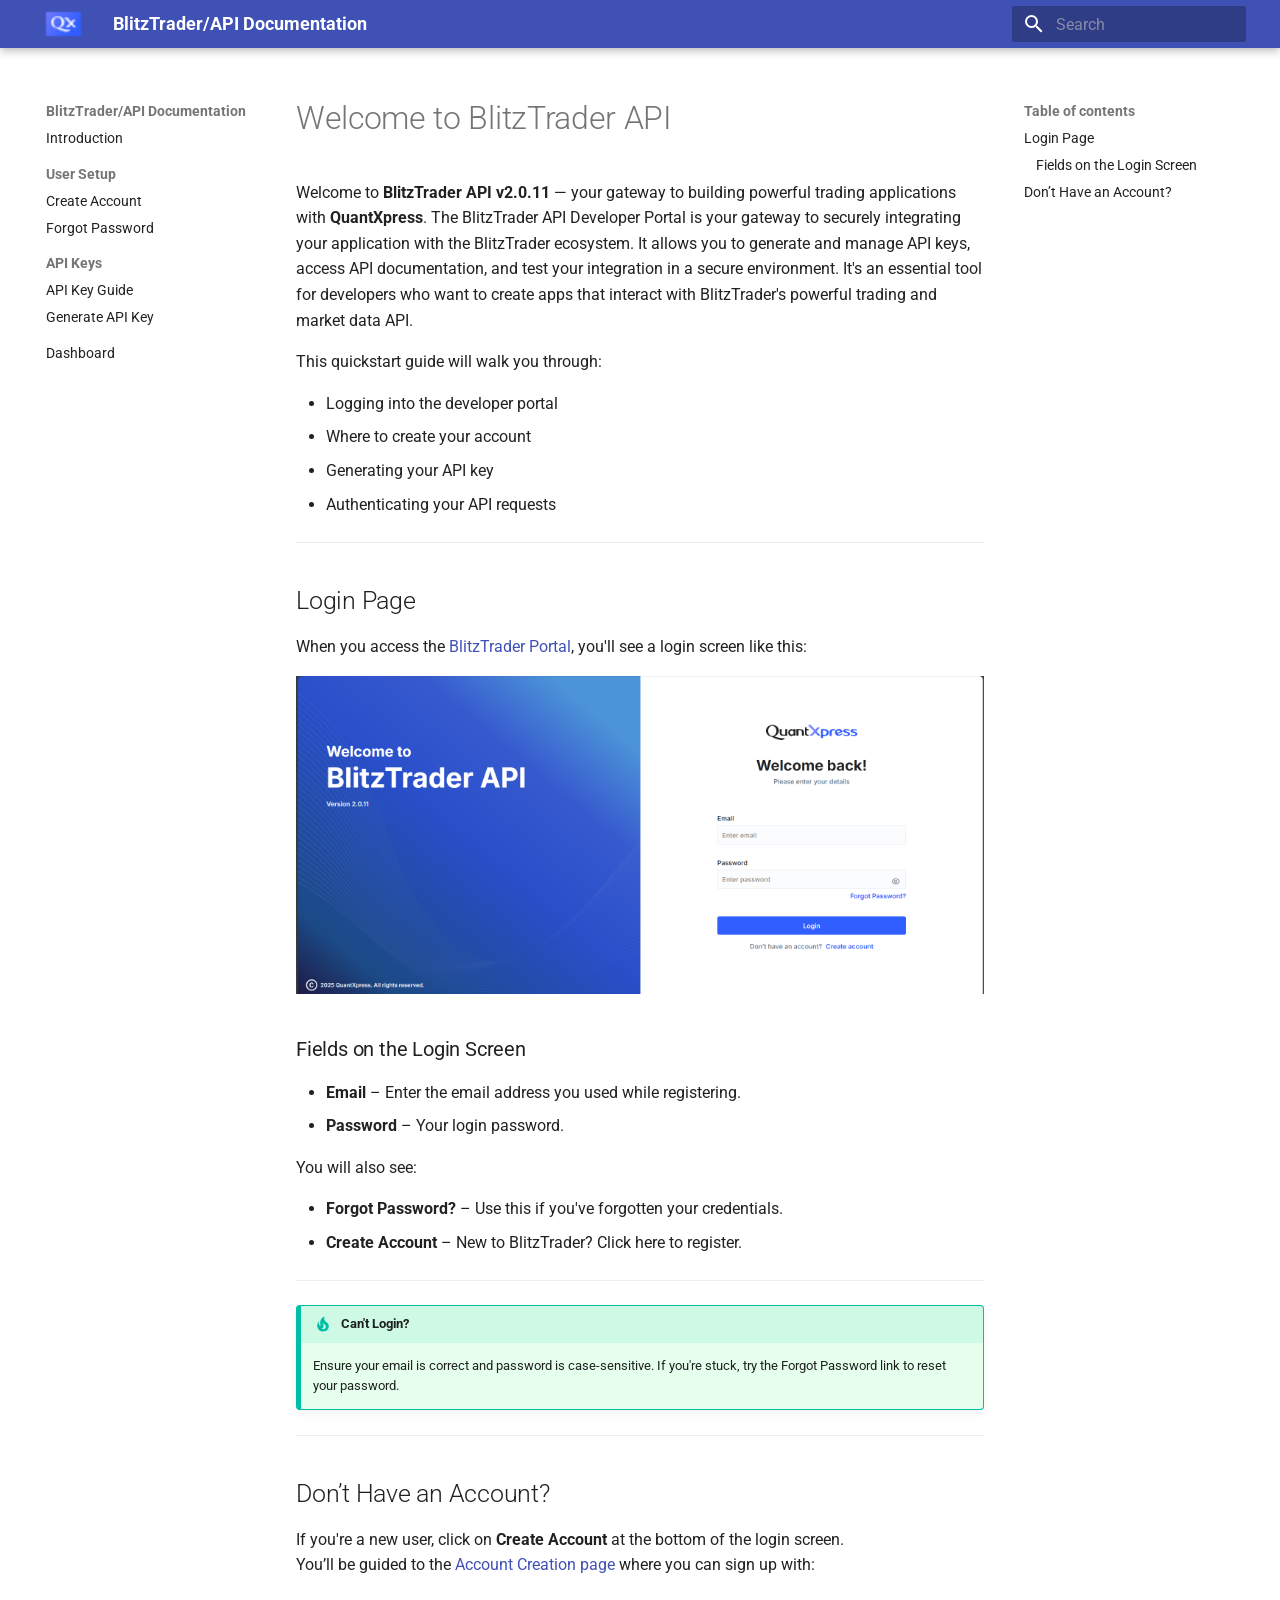
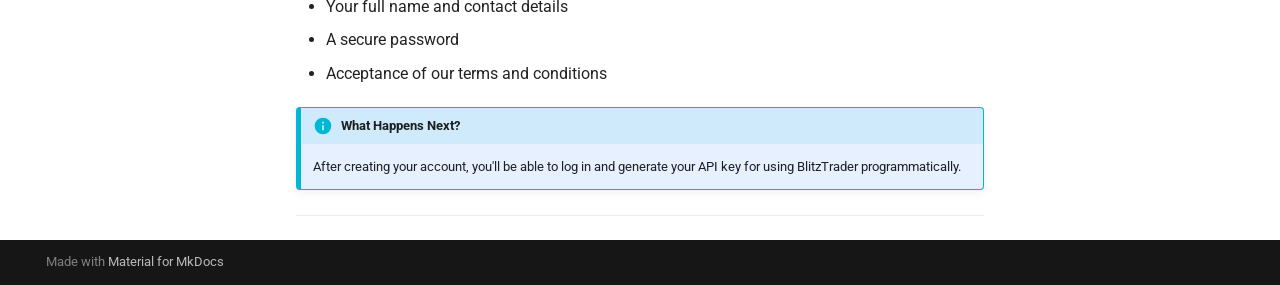
==== index.html @ 62780f14 "Deployed 63981d1 with MkDocs version: 1.6.1" ====
<!doctype html>
<html lang="en" class="no-js">
  <head>
    
      <meta charset="utf-8">
      <meta name="viewport" content="width=device-width,initial-scale=1">
      
      
      
        <link rel="canonical" href="https://NehaV20.github.io/BlitzTrader-API-Documentation/index.html">
      
      
      
      
        
      
      
      <link rel="icon" href="assets/favicon.ico">
      <meta name="generator" content="mkdocs-1.6.1, mkdocs-material-9.7.0">
    
    
      
        <title>BlitzTrader/API Documentation</title>
      
    
    
      <link rel="stylesheet" href="assets/stylesheets/main.618322db.min.css">
      
      


    
    
      
    
    
      
        
        
        <link rel="preconnect" href="https://fonts.gstatic.com" crossorigin>
        <link rel="stylesheet" href="https://fonts.googleapis.com/css?family=Roboto:300,300i,400,400i,700,700i%7CRoboto+Mono:400,400i,700,700i&display=fallback">
        <style>:root{--md-text-font:"Roboto";--md-code-font:"Roboto Mono"}</style>
      
    
    
      <link rel="stylesheet" href="css/custom.css">
    
    <script>__md_scope=new URL(".",location),__md_hash=e=>[...e].reduce(((e,_)=>(e<<5)-e+_.charCodeAt(0)),0),__md_get=(e,_=localStorage,t=__md_scope)=>JSON.parse(_.getItem(t.pathname+"."+e)),__md_set=(e,_,t=localStorage,a=__md_scope)=>{try{t.setItem(a.pathname+"."+e,JSON.stringify(_))}catch(e){}}</script>
    
      

    
    
  </head>
  
  
    <body dir="ltr">
  
    
    <input class="md-toggle" data-md-toggle="drawer" type="checkbox" id="__drawer" autocomplete="off">
    <input class="md-toggle" data-md-toggle="search" type="checkbox" id="__search" autocomplete="off">
    <label class="md-overlay" for="__drawer"></label>
    <div data-md-component="skip">
      
        
        <a href="#welcome-to-blitztrader-api" class="md-skip">
          Skip to content
        </a>
      
    </div>
    <div data-md-component="announce">
      
    </div>
    
    
      

  

<header class="md-header md-header--shadow" data-md-component="header">
  <nav class="md-header__inner md-grid" aria-label="Header">
    <a href="." title="BlitzTrader/API Documentation" class="md-header__button md-logo" aria-label="BlitzTrader/API Documentation" data-md-component="logo">
      
  <img src="assets/icon.png" alt="logo">

    </a>
    <label class="md-header__button md-icon" for="__drawer">
      
      <svg xmlns="http://www.w3.org/2000/svg" viewBox="0 0 24 24"><path d="M3 6h18v2H3zm0 5h18v2H3zm0 5h18v2H3z"/></svg>
    </label>
    <div class="md-header__title" data-md-component="header-title">
      <div class="md-header__ellipsis">
        <div class="md-header__topic">
          <span class="md-ellipsis">
            BlitzTrader/API Documentation
          </span>
        </div>
        <div class="md-header__topic" data-md-component="header-topic">
          <span class="md-ellipsis">
            
              Welcome to BlitzTrader API
            
          </span>
        </div>
      </div>
    </div>
    
    
      <script>var palette=__md_get("__palette");if(palette&&palette.color){if("(prefers-color-scheme)"===palette.color.media){var media=matchMedia("(prefers-color-scheme: light)"),input=document.querySelector(media.matches?"[data-md-color-media='(prefers-color-scheme: light)']":"[data-md-color-media='(prefers-color-scheme: dark)']");palette.color.media=input.getAttribute("data-md-color-media"),palette.color.scheme=input.getAttribute("data-md-color-scheme"),palette.color.primary=input.getAttribute("data-md-color-primary"),palette.color.accent=input.getAttribute("data-md-color-accent")}for(var[key,value]of Object.entries(palette.color))document.body.setAttribute("data-md-color-"+key,value)}</script>
    
    
    
      
      
        <label class="md-header__button md-icon" for="__search">
          
          <svg xmlns="http://www.w3.org/2000/svg" viewBox="0 0 24 24"><path d="M9.5 3A6.5 6.5 0 0 1 16 9.5c0 1.61-.59 3.09-1.56 4.23l.27.27h.79l5 5-1.5 1.5-5-5v-.79l-.27-.27A6.52 6.52 0 0 1 9.5 16 6.5 6.5 0 0 1 3 9.5 6.5 6.5 0 0 1 9.5 3m0 2C7 5 5 7 5 9.5S7 14 9.5 14 14 12 14 9.5 12 5 9.5 5"/></svg>
        </label>
        <div class="md-search" data-md-component="search" role="dialog">
  <label class="md-search__overlay" for="__search"></label>
  <div class="md-search__inner" role="search">
    <form class="md-search__form" name="search">
      <input type="text" class="md-search__input" name="query" aria-label="Search" placeholder="Search" autocapitalize="off" autocorrect="off" autocomplete="off" spellcheck="false" data-md-component="search-query" required>
      <label class="md-search__icon md-icon" for="__search">
        
        <svg xmlns="http://www.w3.org/2000/svg" viewBox="0 0 24 24"><path d="M9.5 3A6.5 6.5 0 0 1 16 9.5c0 1.61-.59 3.09-1.56 4.23l.27.27h.79l5 5-1.5 1.5-5-5v-.79l-.27-.27A6.52 6.52 0 0 1 9.5 16 6.5 6.5 0 0 1 3 9.5 6.5 6.5 0 0 1 9.5 3m0 2C7 5 5 7 5 9.5S7 14 9.5 14 14 12 14 9.5 12 5 9.5 5"/></svg>
        
        <svg xmlns="http://www.w3.org/2000/svg" viewBox="0 0 24 24"><path d="M20 11v2H8l5.5 5.5-1.42 1.42L4.16 12l7.92-7.92L13.5 5.5 8 11z"/></svg>
      </label>
      <nav class="md-search__options" aria-label="Search">
        
        <button type="reset" class="md-search__icon md-icon" title="Clear" aria-label="Clear" tabindex="-1">
          
          <svg xmlns="http://www.w3.org/2000/svg" viewBox="0 0 24 24"><path d="M19 6.41 17.59 5 12 10.59 6.41 5 5 6.41 10.59 12 5 17.59 6.41 19 12 13.41 17.59 19 19 17.59 13.41 12z"/></svg>
        </button>
      </nav>
      
    </form>
    <div class="md-search__output">
      <div class="md-search__scrollwrap" tabindex="0" data-md-scrollfix>
        <div class="md-search-result" data-md-component="search-result">
          <div class="md-search-result__meta">
            Initializing search
          </div>
          <ol class="md-search-result__list" role="presentation"></ol>
        </div>
      </div>
    </div>
  </div>
</div>
      
    
    
  </nav>
  
</header>
    
    <div class="md-container" data-md-component="container">
      
      
        
          
        
      
      <main class="md-main" data-md-component="main">
        <div class="md-main__inner md-grid">
          
            
              
              <div class="md-sidebar md-sidebar--primary" data-md-component="sidebar" data-md-type="navigation" >
                <div class="md-sidebar__scrollwrap">
                  <div class="md-sidebar__inner">
                    



<nav class="md-nav md-nav--primary" aria-label="Navigation" data-md-level="0">
  <label class="md-nav__title" for="__drawer">
    <a href="." title="BlitzTrader/API Documentation" class="md-nav__button md-logo" aria-label="BlitzTrader/API Documentation" data-md-component="logo">
      
  <img src="assets/icon.png" alt="logo">

    </a>
    BlitzTrader/API Documentation
  </label>
  
  <ul class="md-nav__list" data-md-scrollfix>
    
      
      
  
  
  
  
    <li class="md-nav__item">
      <a href="0.Welcome.md" class="md-nav__link">
        
  
  
  <span class="md-ellipsis">
    
  
    Introduction
  

    
  </span>
  
  

      </a>
    </li>
  

    
      
      
  
  
  
  
    
    
    
    
      
        
        
      
    
    
    <li class="md-nav__item md-nav__item--section md-nav__item--nested">
      
        
        
          
        
        <input class="md-nav__toggle md-toggle md-toggle--indeterminate" type="checkbox" id="__nav_2" >
        
          
          <label class="md-nav__link" for="__nav_2" id="__nav_2_label" tabindex="">
            
  
  
  <span class="md-ellipsis">
    
  
    User Setup
  

    
  </span>
  
  

            <span class="md-nav__icon md-icon"></span>
          </label>
        
        <nav class="md-nav" data-md-level="1" aria-labelledby="__nav_2_label" aria-expanded="false">
          <label class="md-nav__title" for="__nav_2">
            <span class="md-nav__icon md-icon"></span>
            
  
    User Setup
  

          </label>
          <ul class="md-nav__list" data-md-scrollfix>
            
              
                
  
  
  
  
    <li class="md-nav__item">
      <a href="1.create-account.html" class="md-nav__link">
        
  
  
  <span class="md-ellipsis">
    
  
    Create Account
  

    
  </span>
  
  

      </a>
    </li>
  

              
            
              
                
  
  
  
  
    <li class="md-nav__item">
      <a href="2.forgot-password.html" class="md-nav__link">
        
  
  
  <span class="md-ellipsis">
    
  
    Forgot Password
  

    
  </span>
  
  

      </a>
    </li>
  

              
            
          </ul>
        </nav>
      
    </li>
  

    
      
      
  
  
  
  
    
    
    
    
      
        
        
      
    
    
    <li class="md-nav__item md-nav__item--section md-nav__item--nested">
      
        
        
          
        
        <input class="md-nav__toggle md-toggle md-toggle--indeterminate" type="checkbox" id="__nav_3" >
        
          
          <label class="md-nav__link" for="__nav_3" id="__nav_3_label" tabindex="">
            
  
  
  <span class="md-ellipsis">
    
  
    API Keys
  

    
  </span>
  
  

            <span class="md-nav__icon md-icon"></span>
          </label>
        
        <nav class="md-nav" data-md-level="1" aria-labelledby="__nav_3_label" aria-expanded="false">
          <label class="md-nav__title" for="__nav_3">
            <span class="md-nav__icon md-icon"></span>
            
  
    API Keys
  

          </label>
          <ul class="md-nav__list" data-md-scrollfix>
            
              
                
  
  
  
  
    <li class="md-nav__item">
      <a href="3.api-key-guide.html" class="md-nav__link">
        
  
  
  <span class="md-ellipsis">
    
  
    API Key Guide
  

    
  </span>
  
  

      </a>
    </li>
  

              
            
              
                
  
  
  
  
    <li class="md-nav__item">
      <a href="generate-apikey.html" class="md-nav__link">
        
  
  
  <span class="md-ellipsis">
    
  
    Generate API Key
  

    
  </span>
  
  

      </a>
    </li>
  

              
            
          </ul>
        </nav>
      
    </li>
  

    
      
      
  
  
  
  
    <li class="md-nav__item">
      <a href="dashboard.html" class="md-nav__link">
        
  
  
  <span class="md-ellipsis">
    
  
    Dashboard
  

    
  </span>
  
  

      </a>
    </li>
  

    
  </ul>
</nav>
                  </div>
                </div>
              </div>
            
            
              
              <div class="md-sidebar md-sidebar--secondary" data-md-component="sidebar" data-md-type="toc" >
                <div class="md-sidebar__scrollwrap">
                  <div class="md-sidebar__inner">
                    

<nav class="md-nav md-nav--secondary" aria-label="Table of contents">
  
  
  
    
  
  
    <label class="md-nav__title" for="__toc">
      <span class="md-nav__icon md-icon"></span>
      Table of contents
    </label>
    <ul class="md-nav__list" data-md-component="toc" data-md-scrollfix>
      
        <li class="md-nav__item">
  <a href="#login-page" class="md-nav__link">
    <span class="md-ellipsis">
      
        Login Page
      
    </span>
  </a>
  
    <nav class="md-nav" aria-label="Login Page">
      <ul class="md-nav__list">
        
          <li class="md-nav__item">
  <a href="#fields-on-the-login-screen" class="md-nav__link">
    <span class="md-ellipsis">
      
        Fields on the Login Screen
      
    </span>
  </a>
  
</li>
        
      </ul>
    </nav>
  
</li>
      
        <li class="md-nav__item">
  <a href="#dont-have-an-account" class="md-nav__link">
    <span class="md-ellipsis">
      
        Don’t Have an Account?
      
    </span>
  </a>
  
</li>
      
    </ul>
  
</nav>
                  </div>
                </div>
              </div>
            
          
          
            <div class="md-content" data-md-component="content">
              
              <article class="md-content__inner md-typeset">
                
                  



<h1 id="welcome-to-blitztrader-api">Welcome to BlitzTrader API</h1>
<p>Welcome to <strong>BlitzTrader API v2.0.11</strong> — your gateway to building powerful trading applications with <strong>QuantXpress</strong>.
The BlitzTrader API Developer Portal is your gateway to securely integrating your application with the BlitzTrader ecosystem. It allows you to generate and manage API keys, access API documentation, and test your integration in a secure environment. It's an essential tool for developers who want to create apps that interact with BlitzTrader's powerful trading and market data API.</p>
<p>This quickstart guide will walk you through:</p>
<ul>
<li>Logging into the developer portal  </li>
<li>Where to create your account  </li>
<li>Generating your API key  </li>
<li>Authenticating your API requests</li>
</ul>
<hr />
<h2 id="login-page">Login Page</h2>
<p>When you access the <a href="#">BlitzTrader Portal</a>, you'll see a login screen like this:</p>
<p><img alt="Login Screen" src="assets/login-screen.png" /></p>
<h3 id="fields-on-the-login-screen">Fields on the Login Screen</h3>
<ul>
<li><strong>Email</strong> – Enter the email address you used while registering.</li>
<li><strong>Password</strong> – Your login password.</li>
</ul>
<p>You will also see:</p>
<ul>
<li><strong>Forgot Password?</strong> – Use this if you've forgotten your credentials.</li>
<li><strong>Create Account</strong> – New to BlitzTrader? Click here to register.</li>
</ul>
<hr />
<div class="admonition tip">
<p class="admonition-title">Can't Login?</p>
<p>Ensure your email is correct and password is case-sensitive.
If you're stuck, try the Forgot Password link to reset your password.</p>
</div>
<hr />
<h2 id="dont-have-an-account">Don’t Have an Account?</h2>
<p>If you're a new user, click on <strong>Create Account</strong> at the bottom of the login screen.<br />
You’ll be guided to the <a href="1.create-account.html">Account Creation page</a> where you can sign up with:</p>
<ul>
<li>Your full name and contact details  </li>
<li>A secure password  </li>
<li>Acceptance of our terms and conditions</li>
</ul>
<div class="admonition info">
<p class="admonition-title">What Happens Next?</p>
<p>After creating your account, you'll be able to log in and generate your API key for using BlitzTrader programmatically.</p>
</div>
<hr />












                
              </article>
            </div>
          
          
<script>var target=document.getElementById(location.hash.slice(1));target&&target.name&&(target.checked=target.name.startsWith("__tabbed_"))</script>
        </div>
        
      </main>
      
        <footer class="md-footer">
  
  <div class="md-footer-meta md-typeset">
    <div class="md-footer-meta__inner md-grid">
      <div class="md-copyright">
  
  
    Made with
    <a href="https://squidfunk.github.io/mkdocs-material/" target="_blank" rel="noopener">
      Material for MkDocs
    </a>
  
</div>
      
    </div>
  </div>
</footer>
      
    </div>
    <div class="md-dialog" data-md-component="dialog">
      <div class="md-dialog__inner md-typeset"></div>
    </div>
    
    
    
      
      
      <script id="__config" type="application/json">{"annotate": null, "base": ".", "features": ["navigation.sections", "navigation.expand"], "search": "assets/javascripts/workers/search.7a47a382.min.js", "tags": null, "translations": {"clipboard.copied": "Copied to clipboard", "clipboard.copy": "Copy to clipboard", "search.result.more.one": "1 more on this page", "search.result.more.other": "# more on this page", "search.result.none": "No matching documents", "search.result.one": "1 matching document", "search.result.other": "# matching documents", "search.result.placeholder": "Type to start searching", "search.result.term.missing": "Missing", "select.version": "Select version"}, "version": null}</script>
    
    
      <script src="assets/javascripts/bundle.e71a0d61.min.js"></script>
      
        <script src="js/logo-link.js"></script>
      
    
  </body>
</html>
---- assets/stylesheets/main.618322db.min.css ----
@charset "UTF-8";html{-webkit-text-size-adjust:none;-moz-text-size-adjust:none;text-size-adjust:none;box-sizing:border-box}*,:after,:before{box-sizing:inherit}@media (prefers-reduced-motion){*,:after,:before{transition:none!important}}body{margin:0}a,button,input,label{-webkit-tap-highlight-color:transparent}a{color:inherit;text-decoration:none}hr{border:0;box-sizing:initial;display:block;height:.05rem;overflow:visible;padding:0}small{font-size:80%}sub,sup{line-height:1em}img{border-style:none}table{border-collapse:initial;border-spacing:0}td,th{font-weight:400;vertical-align:top}button{background:#0000;border:0;font-family:inherit;font-size:inherit;margin:0;padding:0}input{border:0;outline:none}:root{--md-primary-fg-color:#4051b5;--md-primary-fg-color--light:#5d6cc0;--md-primary-fg-color--dark:#303fa1;--md-primary-bg-color:#fff;--md-primary-bg-color--light:#ffffffb3;--md-accent-fg-color:#526cfe;--md-accent-fg-color--transparent:#526cfe1a;--md-accent-bg-color:#fff;--md-accent-bg-color--light:#ffffffb3}[data-md-color-scheme=default]{color-scheme:light}[data-md-color-scheme=default] img[src$="#gh-dark-mode-only"],[data-md-color-scheme=default] img[src$="#only-dark"]{display:none}:root,[data-md-color-scheme=default]{--md-hue:225deg;--md-default-fg-color:#000000de;--md-default-fg-color--light:#0000008a;--md-default-fg-color--lighter:#00000052;--md-default-fg-color--lightest:#00000012;--md-default-bg-color:#fff;--md-default-bg-color--light:#ffffffb3;--md-default-bg-color--lighter:#ffffff4d;--md-default-bg-color--lightest:#ffffff1f;--md-code-fg-color:#36464e;--md-code-bg-color:#f5f5f5;--md-code-bg-color--light:#f5f5f5b3;--md-code-bg-color--lighter:#f5f5f54d;--md-code-hl-color:#4287ff;--md-code-hl-color--light:#4287ff1a;--md-code-hl-number-color:#d52a2a;--md-code-hl-special-color:#db1457;--md-code-hl-function-color:#a846b9;--md-code-hl-constant-color:#6e59d9;--md-code-hl-keyword-color:#3f6ec6;--md-code-hl-string-color:#1c7d4d;--md-code-hl-name-color:var(--md-code-fg-color);--md-code-hl-operator-color:var(--md-default-fg-color--light);--md-code-hl-punctuation-color:var(--md-default-fg-color--light);--md-code-hl-comment-color:var(--md-default-fg-color--light);--md-code-hl-generic-color:var(--md-default-fg-color--light);--md-code-hl-variable-color:var(--md-default-fg-color--light);--md-typeset-color:var(--md-default-fg-color);--md-typeset-a-color:var(--md-primary-fg-color);--md-typeset-del-color:#f5503d26;--md-typeset-ins-color:#0bd57026;--md-typeset-kbd-color:#fafafa;--md-typeset-kbd-accent-color:#fff;--md-typeset-kbd-border-color:#b8b8b8;--md-typeset-mark-color:#ffff0080;--md-typeset-table-color:#0000001f;--md-typeset-table-color--light:rgba(0,0,0,.035);--md-admonition-fg-color:var(--md-default-fg-color);--md-admonition-bg-color:var(--md-default-bg-color);--md-warning-fg-color:#000000de;--md-warning-bg-color:#ff9;--md-footer-fg-color:#fff;--md-footer-fg-color--light:#ffffffb3;--md-footer-fg-color--lighter:#ffffff73;--md-footer-bg-color:#000000de;--md-footer-bg-color--dark:#00000052;--md-shadow-z1:0 0.2rem 0.5rem #0000000d,0 0 0.05rem #0000001a;--md-shadow-z2:0 0.2rem 0.5rem #0000001a,0 0 0.05rem #00000040;--md-shadow-z3:0 0.2rem 0.5rem #0003,0 0 0.05rem #00000059}.md-icon svg{fill:currentcolor;display:block;height:1.2rem;width:1.2rem}body{-webkit-font-smoothing:antialiased;-moz-osx-font-smoothing:grayscale;--md-text-font-family:var(--md-text-font,_),-apple-system,BlinkMacSystemFont,Helvetica,Arial,sans-serif;--md-code-font-family:var(--md-code-font,_),SFMono-Regular,Consolas,Menlo,monospace}aside,body,input{font-feature-settings:"kern","liga";color:var(--md-typeset-color);font-family:var(--md-text-font-family)}code,kbd,pre{font-feature-settings:"kern";font-family:var(--md-code-font-family)}:root{--md-typeset-table-sort-icon:url('data:image/svg+xml;charset=utf-8,<svg xmlns="http://www.w3.org/2000/svg" viewBox="0 0 24 24"><path d="m18 21-4-4h3V7h-3l4-4 4 4h-3v10h3M2 19v-2h10v2M2 13v-2h7v2M2 7V5h4v2z"/></svg>');--md-typeset-table-sort-icon--asc:url('data:image/svg+xml;charset=utf-8,<svg xmlns="http://www.w3.org/2000/svg" viewBox="0 0 24 24"><path d="M19 17h3l-4 4-4-4h3V3h2M2 17h10v2H2M6 5v2H2V5m0 6h7v2H2z"/></svg>');--md-typeset-table-sort-icon--desc:url('data:image/svg+xml;charset=utf-8,<svg xmlns="http://www.w3.org/2000/svg" viewBox="0 0 24 24"><path d="M19 7h3l-4-4-4 4h3v14h2M2 17h10v2H2M6 5v2H2V5m0 6h7v2H2z"/></svg>')}.md-typeset{-webkit-print-color-adjust:exact;color-adjust:exact;font-size:.8rem;line-height:1.6;overflow-wrap:break-word}@media print{.md-typeset{font-size:.68rem}}.md-typeset blockquote,.md-typeset dl,.md-typeset figure,.md-typeset ol,.md-typeset pre,.md-typeset ul{margin-bottom:1em;margin-top:1em}.md-typeset h1{color:var(--md-default-fg-color--light);font-size:2em;line-height:1.3;margin:0 0 1.25em}.md-typeset h1,.md-typeset h2{font-weight:300;letter-spacing:-.01em}.md-typeset h2{font-size:1.5625em;line-height:1.4;margin:1.6em 0 .64em}.md-typeset h3{font-size:1.25em;font-weight:400;letter-spacing:-.01em;line-height:1.5;margin:1.6em 0 .8em}.md-typeset h2+h3{margin-top:.8em}.md-typeset h4{font-weight:700;letter-spacing:-.01em;margin:1em 0}.md-typeset h5,.md-typeset h6{color:var(--md-default-fg-color--light);font-size:.8em;font-weight:700;letter-spacing:-.01em;margin:1.25em 0}.md-typeset h5{text-transform:uppercase}.md-typeset h5 code{text-transform:none}.md-typeset hr{border-bottom:.05rem solid var(--md-default-fg-color--lightest);display:flow-root;margin:1.5em 0}.md-typeset a{color:var(--md-typeset-a-color);word-break:break-word}.md-typeset a,.md-typeset a:before{transition:color 125ms}.md-typeset a:focus,.md-typeset a:hover{color:var(--md-accent-fg-color)}.md-typeset a:focus code,.md-typeset a:hover code{background-color:var(--md-accent-fg-color--transparent);color:var(--md-accent-fg-color)}.md-typeset a code{color:var(--md-typeset-a-color)}.md-typeset a.focus-visible{outline-color:var(--md-accent-fg-color);outline-offset:.2rem}.md-typeset code,.md-typeset kbd,.md-typeset pre{color:var(--md-code-fg-color);direction:ltr;font-variant-ligatures:none;transition:background-color 125ms}@media print{.md-typeset code,.md-typeset kbd,.md-typeset pre{white-space:pre-wrap}}.md-typeset code{background-color:var(--md-code-bg-color);border-radius:.1rem;-webkit-box-decoration-break:clone;box-decoration-break:clone;font-size:.85em;padding:0 .2941176471em;transition:color 125ms,background-color 125ms;word-break:break-word}.md-typeset code:not(.focus-visible){-webkit-tap-highlight-color:transparent;outline:none}.md-typeset pre{display:flow-root;line-height:1.4;position:relative}.md-typeset pre>code{-webkit-box-decoration-break:slice;box-decoration-break:slice;box-shadow:none;display:block;margin:0;outline-color:var(--md-accent-fg-color);overflow:auto;padding:.7720588235em 1.1764705882em;scrollbar-color:var(--md-default-fg-color--lighter) #0000;scrollbar-width:thin;touch-action:auto;word-break:normal}.md-typeset pre>code:hover{scrollbar-color:var(--md-accent-fg-color) #0000}.md-typeset pre>code::-webkit-scrollbar{height:.2rem;width:.2rem}.md-typeset pre>code::-webkit-scrollbar-thumb{background-color:var(--md-default-fg-color--lighter)}.md-typeset pre>code::-webkit-scrollbar-thumb:hover{background-color:var(--md-accent-fg-color)}.md-typeset kbd{background-color:var(--md-typeset-kbd-color);border-radius:.1rem;box-shadow:0 .1rem 0 .05rem var(--md-typeset-kbd-border-color),0 .1rem 0 var(--md-typeset-kbd-border-color),0 -.1rem .2rem var(--md-typeset-kbd-accent-color) inset;color:var(--md-default-fg-color);display:inline-block;font-size:.75em;padding:0 .6666666667em;vertical-align:text-top;word-break:break-word}.md-typeset mark{background-color:var(--md-typeset-mark-color);-webkit-box-decoration-break:clone;box-decoration-break:clone;color:inherit;word-break:break-word}.md-typeset abbr{cursor:help;text-decoration:none}.md-typeset [data-preview],.md-typeset abbr{border-bottom:.05rem dotted var(--md-default-fg-color--light)}.md-typeset small{opacity:.75}[dir=ltr] .md-typeset sub,[dir=ltr] .md-typeset sup{margin-left:.078125em}[dir=rtl] .md-typeset sub,[dir=rtl] .md-typeset sup{margin-right:.078125em}[dir=ltr] .md-typeset blockquote{padding-left:.6rem}[dir=rtl] .md-typeset blockquote{padding-right:.6rem}[dir=ltr] .md-typeset blockquote{border-left:.2rem solid var(--md-default-fg-color--lighter)}[dir=rtl] .md-typeset blockquote{border-right:.2rem solid var(--md-default-fg-color--lighter)}.md-typeset blockquote{color:var(--md-default-fg-color--light);margin-left:0;margin-right:0}.md-typeset ul{list-style-type:disc}.md-typeset ul[type]{list-style-type:revert-layer}[dir=ltr] .md-typeset ol,[dir=ltr] .md-typeset ul{margin-left:.625em}[dir=rtl] .md-typeset ol,[dir=rtl] .md-typeset ul{margin-right:.625em}.md-typeset ol,.md-typeset ul{padding:0}.md-typeset ol:not([hidden]),.md-typeset ul:not([hidden]){display:flow-root}.md-typeset ol ol,.md-typeset ul ol{list-style-type:lower-alpha}.md-typeset ol ol ol,.md-typeset ul ol ol{list-style-type:lower-roman}.md-typeset ol ol ol ol,.md-typeset ul ol ol ol{list-style-type:upper-alpha}.md-typeset ol ol ol ol ol,.md-typeset ul ol ol ol ol{list-style-type:upper-roman}.md-typeset ol[type],.md-typeset ul[type]{list-style-type:revert-layer}[dir=ltr] .md-typeset ol li,[dir=ltr] .md-typeset ul li{margin-left:1.25em}[dir=rtl] .md-typeset ol li,[dir=rtl] .md-typeset ul li{margin-right:1.25em}.md-typeset ol li,.md-typeset ul li{margin-bottom:.5em}.md-typeset ol li blockquote,.md-typeset ol li p,.md-typeset ul li blockquote,.md-typeset ul li p{margin:.5em 0}.md-typeset ol li:last-child,.md-typeset ul li:last-child{margin-bottom:0}[dir=ltr] .md-typeset ol li ol,[dir=ltr] .md-typeset ol li ul,[dir=ltr] .md-typeset ul li ol,[dir=ltr] .md-typeset ul li ul{margin-left:.625em}[dir=rtl] .md-typeset ol li ol,[dir=rtl] .md-typeset ol li ul,[dir=rtl] .md-typeset ul li ol,[dir=rtl] .md-typeset ul li ul{margin-right:.625em}.md-typeset ol li ol,.md-typeset ol li ul,.md-typeset ul li ol,.md-typeset ul li ul{margin-bottom:.5em;margin-top:.5em}[dir=ltr] .md-typeset dd{margin-left:1.875em}[dir=rtl] .md-typeset dd{margin-right:1.875em}.md-typeset dd{margin-bottom:1.5em;margin-top:1em}.md-typeset img,.md-typeset svg,.md-typeset video{height:auto;max-width:100%}.md-typeset img[align=left]{margin:1em 1em 1em 0}.md-typeset img[align=right]{margin:1em 0 1em 1em}.md-typeset img[align]:only-child{margin-top:0}.md-typeset figure{display:flow-root;margin:1em auto;max-width:100%;text-align:center;width:fit-content}.md-typeset figure img{display:block;margin:0 auto}.md-typeset figcaption{font-style:italic;margin:1em auto;max-width:24rem}.md-typeset iframe{max-width:100%}.md-typeset table:not([class]){background-color:var(--md-default-bg-color);border:.05rem solid var(--md-typeset-table-color);border-radius:.1rem;display:inline-block;font-size:.64rem;max-width:100%;overflow:auto;touch-action:auto}@media print{.md-typeset table:not([class]){display:table}}.md-typeset table:not([class])+*{margin-top:1.5em}.md-typeset table:not([class]) td>:first-child,.md-typeset table:not([class]) th>:first-child{margin-top:0}.md-typeset table:not([class]) td>:last-child,.md-typeset table:not([class]) th>:last-child{margin-bottom:0}.md-typeset table:not([class]) td:not([align]),.md-typeset table:not([class]) th:not([align]){text-align:left}[dir=rtl] .md-typeset table:not([class]) td:not([align]),[dir=rtl] .md-typeset table:not([class]) th:not([align]){text-align:right}.md-typeset table:not([class]) th{font-weight:700;min-width:5rem;padding:.9375em 1.25em;vertical-align:top}.md-typeset table:not([class]) td{border-top:.05rem solid var(--md-typeset-table-color);padding:.9375em 1.25em;vertical-align:top}.md-typeset table:not([class]) tbody tr{transition:background-color 125ms}.md-typeset table:not([class]) tbody tr:hover{background-color:var(--md-typeset-table-color--light);box-shadow:0 .05rem 0 var(--md-default-bg-color) inset}.md-typeset table:not([class]) a{word-break:normal}.md-typeset table th[role=columnheader]{cursor:pointer}[dir=ltr] .md-typeset table th[role=columnheader]:after{margin-left:.5em}[dir=rtl] .md-typeset table th[role=columnheader]:after{margin-right:.5em}.md-typeset table th[role=columnheader]:after{content:"";display:inline-block;height:1.2em;-webkit-mask-image:var(--md-typeset-table-sort-icon);mask-image:var(--md-typeset-table-sort-icon);-webkit-mask-repeat:no-repeat;mask-repeat:no-repeat;-webkit-mask-size:contain;mask-size:contain;transition:background-color 125ms;vertical-align:text-bottom;width:1.2em}.md-typeset table th[role=columnheader]:hover:after{background-color:var(--md-default-fg-color--lighter)}.md-typeset table th[role=columnheader][aria-sort=ascending]:after{background-color:var(--md-default-fg-color--light);-webkit-mask-image:var(--md-typeset-table-sort-icon--asc);mask-image:var(--md-typeset-table-sort-icon--asc)}.md-typeset table th[role=columnheader][aria-sort=descending]:after{background-color:var(--md-default-fg-color--light);-webkit-mask-image:var(--md-typeset-table-sort-icon--desc);mask-image:var(--md-typeset-table-sort-icon--desc)}.md-typeset__scrollwrap{margin:1em -.8rem;overflow-x:auto;touch-action:auto}.md-typeset__table{display:inline-block;margin-bottom:.5em;padding:0 .8rem}@media print{.md-typeset__table{display:block}}html .md-typeset__table table{display:table;margin:0;overflow:hidden;width:100%}@media screen and (max-width:44.984375em){.md-content__inner>pre{margin:1em -.8rem}.md-content__inner>pre code{border-radius:0}}.md-typeset .md-author{border-radius:100%;display:block;flex-shrink:0;height:1.6rem;overflow:hidden;position:relative;transition:color 125ms,transform 125ms;width:1.6rem}.md-typeset .md-author img{display:block}.md-typeset .md-author--more{background:var(--md-default-fg-color--lightest);color:var(--md-default-fg-color--lighter);font-size:.6rem;font-weight:700;line-height:1.6rem;text-align:center}.md-typeset .md-author--long{height:2.4rem;width:2.4rem}.md-typeset a.md-author{transform:scale(1)}.md-typeset a.md-author img{border-radius:100%;filter:grayscale(100%) opacity(75%);transition:filter 125ms}.md-typeset a.md-author:focus,.md-typeset a.md-author:hover{transform:scale(1.1);z-index:1}.md-typeset a.md-author:focus img,.md-typeset a.md-author:hover img{filter:grayscale(0)}.md-banner{background-color:var(--md-footer-bg-color);color:var(--md-footer-fg-color);overflow:auto}@media print{.md-banner{display:none}}.md-banner--warning{background-color:var(--md-warning-bg-color);color:var(--md-warning-fg-color)}.md-banner__inner{font-size:.7rem;margin:.6rem auto;padding:0 .8rem}[dir=ltr] .md-banner__button{float:right}[dir=rtl] .md-banner__button{float:left}.md-banner__button{color:inherit;cursor:pointer;transition:opacity .25s}.no-js .md-banner__button{display:none}.md-banner__button:hover{opacity:.7}html{font-size:125%;height:100%;overflow-x:hidden}@media screen and (min-width:100em){html{font-size:137.5%}}@media screen and (min-width:125em){html{font-size:150%}}body{background-color:var(--md-default-bg-color);display:flex;flex-direction:column;font-size:.5rem;min-height:100%;position:relative;width:100%}@media print{body{display:block}}@media screen and (max-width:59.984375em){body[data-md-scrolllock]{position:fixed}}.md-grid{margin-left:auto;margin-right:auto;max-width:61rem}.md-container{display:flex;flex-direction:column;flex-grow:1}@media print{.md-container{display:block}}.md-main{flex-grow:1}.md-main__inner{display:flex;height:100%;margin-top:1.5rem}.md-ellipsis{overflow:hidden;text-overflow:ellipsis}.md-toggle{display:none}.md-option{height:0;opacity:0;position:absolute;width:0}.md-option:checked+label:not([hidden]){display:block}.md-option.focus-visible+label{outline-color:var(--md-accent-fg-color);outline-style:auto}.md-skip{background-color:var(--md-default-fg-color);border-radius:.1rem;color:var(--md-default-bg-color);font-size:.64rem;margin:.5rem;opacity:0;outline-color:var(--md-accent-fg-color);padding:.3rem .5rem;position:fixed;transform:translateY(.4rem);z-index:-1}.md-skip:focus{opacity:1;transform:translateY(0);transition:transform .25s cubic-bezier(.4,0,.2,1),opacity 175ms 75ms;z-index:10}@page{margin:25mm}:root{--md-clipboard-icon:url('data:image/svg+xml;charset=utf-8,<svg xmlns="http://www.w3.org/2000/svg" viewBox="0 0 24 24"><path d="M19 21H8V7h11m0-2H8a2 2 0 0 0-2 2v14a2 2 0 0 0 2 2h11a2 2 0 0 0 2-2V7a2 2 0 0 0-2-2m-3-4H4a2 2 0 0 0-2 2v14h2V3h12z"/></svg>')}.md-clipboard{border-radius:.1rem;color:var(--md-default-fg-color--lightest);cursor:pointer;height:1.5em;outline-color:var(--md-accent-fg-color);outline-offset:.1rem;transition:color .25s;width:1.5em;z-index:1}@media print{.md-clipboard{display:none}}.md-clipboard:not(.focus-visible){-webkit-tap-highlight-color:transparent;outline:none}:hover>.md-clipboard{color:var(--md-default-fg-color--light)}.md-clipboard:focus,.md-clipboard:hover{color:var(--md-accent-fg-color)}.md-clipboard:after{background-color:currentcolor;content:"";display:block;height:1.125em;margin:0 auto;-webkit-mask-image:var(--md-clipboard-icon);mask-image:var(--md-clipboard-icon);-webkit-mask-position:center;mask-position:center;-webkit-mask-repeat:no-repeat;mask-repeat:no-repeat;-webkit-mask-size:contain;mask-size:contain;width:1.125em}.md-clipboard--inline{cursor:pointer}.md-clipboard--inline code{transition:color .25s,background-color .25s}.md-clipboard--inline:focus code,.md-clipboard--inline:hover code{background-color:var(--md-accent-fg-color--transparent);color:var(--md-accent-fg-color)}:root{--md-code-select-icon:url('data:image/svg+xml;charset=utf-8,<svg xmlns="http://www.w3.org/2000/svg" viewBox="0 0 24 24"><path d="M19 19h-4v2h4c1.1 0 2-.9 2-2v-4h-2m0-12h-4v2h4v4h2V5c0-1.1-.9-2-2-2M5 5h4V3H5c-1.1 0-2 .9-2 2v4h2m0 6H3v4c0 1.1.9 2 2 2h4v-2H5zm2-4h2v2H7zm4 0h2v2h-2zm4 0h2v2h-2zM7 7h2v2H7zm4 0h2v2h-2zm4 0h2v2h-2zm-8 8h2v2H7zm4 0h2v2h-2zm4 0h2v2h-2z"/></svg>');--md-code-copy-icon:url('data:image/svg+xml;charset=utf-8,<svg xmlns="http://www.w3.org/2000/svg" viewBox="0 0 24 24"><path d="M19 21H8V7h11m0-2H8a2 2 0 0 0-2 2v14a2 2 0 0 0 2 2h11a2 2 0 0 0 2-2V7a2 2 0 0 0-2-2m-3-4H4a2 2 0 0 0-2 2v14h2V3h12z"/></svg>')}.md-typeset .md-code__content{display:grid}.md-code__nav{background-color:var(--md-code-bg-color--lighter);border-radius:.1rem;display:flex;gap:.2rem;padding:.2rem;position:absolute;right:.25em;top:.25em;transition:background-color .25s;z-index:1}:hover>.md-code__nav{background-color:var(--md-code-bg-color--light)}.md-code__button{color:var(--md-default-fg-color--lightest);cursor:pointer;display:block;height:1.5em;outline-color:var(--md-accent-fg-color);outline-offset:.1rem;transition:color .25s;width:1.5em}:hover>*>.md-code__button{color:var(--md-default-fg-color--light)}.md-code__button.focus-visible,.md-code__button:hover{color:var(--md-accent-fg-color)}.md-code__button--active{color:var(--md-default-fg-color)!important}.md-code__button:after{background-color:currentcolor;content:"";display:block;height:1.125em;margin:0 auto;-webkit-mask-position:center;mask-position:center;-webkit-mask-repeat:no-repeat;mask-repeat:no-repeat;-webkit-mask-size:contain;mask-size:contain;width:1.125em}.md-code__button[data-md-type=select]:after{-webkit-mask-image:var(--md-code-select-icon);mask-image:var(--md-code-select-icon)}.md-code__button[data-md-type=copy]:after{-webkit-mask-image:var(--md-code-copy-icon);mask-image:var(--md-code-copy-icon)}@keyframes consent{0%{opacity:0;transform:translateY(100%)}to{opacity:1;transform:translateY(0)}}@keyframes overlay{0%{opacity:0}to{opacity:1}}.md-consent__overlay{animation:overlay .25s both;-webkit-backdrop-filter:blur(.1rem);backdrop-filter:blur(.1rem);background-color:#0000008a;height:100%;opacity:1;position:fixed;top:0;width:100%;z-index:5}.md-consent__inner{animation:consent .5s cubic-bezier(.1,.7,.1,1) both;background-color:var(--md-default-bg-color);border:0;border-radius:.1rem;bottom:0;box-shadow:0 0 .2rem #0000001a,0 .2rem .4rem #0003;max-height:100%;overflow:auto;padding:0;position:fixed;width:100%;z-index:5}.md-consent__form{padding:.8rem}.md-consent__settings{display:none;margin:1em 0}input:checked+.md-consent__settings{display:block}.md-consent__controls{margin-bottom:.8rem}.md-typeset .md-consent__controls .md-button{display:inline}@media screen and (max-width:44.984375em){.md-typeset .md-consent__controls .md-button{display:block;margin-top:.4rem;text-align:center;width:100%}}.md-consent label{cursor:pointer}.md-content{flex-grow:1;min-width:0}.md-content__inner{margin:0 .8rem 1.2rem;padding-top:.6rem}@media screen and (min-width:76.25em){[dir=ltr] .md-sidebar--primary:not([hidden])~.md-content>.md-content__inner{margin-left:1.2rem}[dir=ltr] .md-sidebar--secondary:not([hidden])~.md-content>.md-content__inner,[dir=rtl] .md-sidebar--primary:not([hidden])~.md-content>.md-content__inner{margin-right:1.2rem}[dir=rtl] .md-sidebar--secondary:not([hidden])~.md-content>.md-content__inner{margin-left:1.2rem}}.md-content__inner:before{content:"";display:block;height:.4rem}.md-content__inner>:last-child{margin-bottom:0}[dir=ltr] .md-content__button{float:right}[dir=rtl] .md-content__button{float:left}[dir=ltr] .md-content__button{margin-left:.4rem}[dir=rtl] .md-content__button{margin-right:.4rem}.md-content__button{margin:.4rem 0;padding:0}@media print{.md-content__button{display:none}}.md-typeset .md-content__button{color:var(--md-default-fg-color--lighter)}.md-content__button svg{display:inline;vertical-align:top}[dir=rtl] .md-content__button svg{transform:scaleX(-1)}[dir=ltr] .md-dialog{right:.8rem}[dir=rtl] .md-dialog{left:.8rem}.md-dialog{background-color:var(--md-default-fg-color);border-radius:.1rem;bottom:.8rem;box-shadow:var(--md-shadow-z3);min-width:11.1rem;opacity:0;padding:.4rem .6rem;pointer-events:none;position:fixed;transform:translateY(100%);transition:transform 0ms .4s,opacity .4s;z-index:4}@media print{.md-dialog{display:none}}.md-dialog--active{opacity:1;pointer-events:auto;transform:translateY(0);transition:transform .4s cubic-bezier(.075,.85,.175,1),opacity .4s}.md-dialog__inner{color:var(--md-default-bg-color);font-size:.7rem}.md-feedback{margin:2em 0 1em;text-align:center}.md-feedback fieldset{border:none;margin:0;padding:0}.md-feedback__title{font-weight:700;margin:1em auto}.md-feedback__inner{position:relative}.md-feedback__list{display:flex;flex-wrap:wrap;place-content:baseline center;position:relative}.md-feedback__list:hover .md-icon:not(:disabled){color:var(--md-default-fg-color--lighter)}:disabled .md-feedback__list{min-height:1.8rem}.md-feedback__icon{color:var(--md-default-fg-color--light);cursor:pointer;flex-shrink:0;margin:0 .1rem;transition:color 125ms}.md-feedback__icon:not(:disabled).md-icon:hover{color:var(--md-accent-fg-color)}.md-feedback__icon:disabled{color:var(--md-default-fg-color--lightest);pointer-events:none}.md-feedback__note{opacity:0;position:relative;transform:translateY(.4rem);transition:transform .4s cubic-bezier(.1,.7,.1,1),opacity .15s}.md-feedback__note>*{margin:0 auto;max-width:16rem}:disabled .md-feedback__note{opacity:1;transform:translateY(0)}@media print{.md-feedback{display:none}}.md-footer{background-color:var(--md-footer-bg-color);color:var(--md-footer-fg-color)}@media print{.md-footer{display:none}}.md-footer__inner{justify-content:space-between;overflow:auto;padding:.2rem}.md-footer__inner:not([hidden]){display:flex}.md-footer__link{align-items:end;display:flex;flex-grow:0.01;margin-bottom:.4rem;margin-top:1rem;max-width:100%;outline-color:var(--md-accent-fg-color);overflow:hidden;transition:opacity .25s}.md-footer__link:focus,.md-footer__link:hover{opacity:.7}[dir=rtl] .md-footer__link svg{transform:scaleX(-1)}@media screen and (max-width:44.984375em){.md-footer__link--prev{flex-shrink:0}.md-footer__link--prev .md-footer__title{display:none}}[dir=ltr] .md-footer__link--next{margin-left:auto}[dir=rtl] .md-footer__link--next{margin-right:auto}.md-footer__link--next{text-align:right}[dir=rtl] .md-footer__link--next{text-align:left}.md-footer__title{flex-grow:1;font-size:.9rem;margin-bottom:.7rem;max-width:calc(100% - 2.4rem);padding:0 1rem;white-space:nowrap}.md-footer__button{margin:.2rem;padding:.4rem}.md-footer__direction{font-size:.64rem;opacity:.7}.md-footer-meta{background-color:var(--md-footer-bg-color--dark)}.md-footer-meta__inner{display:flex;flex-wrap:wrap;justify-content:space-between;padding:.2rem}html .md-footer-meta.md-typeset a{color:var(--md-footer-fg-color--light)}html .md-footer-meta.md-typeset a:focus,html .md-footer-meta.md-typeset a:hover{color:var(--md-footer-fg-color)}.md-copyright{color:var(--md-footer-fg-color--lighter);font-size:.64rem;margin:auto .6rem;padding:.4rem 0;width:100%}@media screen and (min-width:45em){.md-copyright{width:auto}}.md-copyright__highlight{color:var(--md-footer-fg-color--light)}.md-social{display:inline-flex;gap:.2rem;margin:0 .4rem;padding:.2rem 0 .6rem}@media screen and (min-width:45em){.md-social{padding:.6rem 0}}.md-social__link{display:inline-block;height:1.6rem;text-align:center;width:1.6rem}.md-social__link:before{line-height:1.9}.md-social__link svg{fill:currentcolor;max-height:.8rem;vertical-align:-25%}.md-typeset .md-button{border:.1rem solid;border-radius:.1rem;color:var(--md-primary-fg-color);cursor:pointer;display:inline-block;font-weight:700;padding:.625em 2em;transition:color 125ms,background-color 125ms,border-color 125ms}.md-typeset .md-button--primary{background-color:var(--md-primary-fg-color);border-color:var(--md-primary-fg-color);color:var(--md-primary-bg-color)}.md-typeset .md-button:focus,.md-typeset .md-button:hover{background-color:var(--md-accent-fg-color);border-color:var(--md-accent-fg-color);color:var(--md-accent-bg-color)}[dir=ltr] .md-typeset .md-input{border-top-left-radius:.1rem}[dir=ltr] .md-typeset .md-input,[dir=rtl] .md-typeset .md-input{border-top-right-radius:.1rem}[dir=rtl] .md-typeset .md-input{border-top-left-radius:.1rem}.md-typeset .md-input{border-bottom:.1rem solid var(--md-default-fg-color--lighter);box-shadow:var(--md-shadow-z1);font-size:.8rem;height:1.8rem;padding:0 .6rem;transition:border .25s,box-shadow .25s}.md-typeset .md-input:focus,.md-typeset .md-input:hover{border-bottom-color:var(--md-accent-fg-color);box-shadow:var(--md-shadow-z2)}.md-typeset .md-input--stretch{width:100%}.md-header{background-color:var(--md-primary-fg-color);box-shadow:0 0 .2rem #0000,0 .2rem .4rem #0000;color:var(--md-primary-bg-color);display:block;left:0;position:sticky;right:0;top:0;z-index:4}@media print{.md-header{display:none}}.md-header[hidden]{transform:translateY(-100%);transition:transform .25s cubic-bezier(.8,0,.6,1),box-shadow .25s}.md-header--shadow{box-shadow:0 0 .2rem #0000001a,0 .2rem .4rem #0003;transition:transform .25s cubic-bezier(.1,.7,.1,1),box-shadow .25s}.md-header__inner{align-items:center;display:flex;padding:0 .2rem}.md-header__button{color:currentcolor;cursor:pointer;margin:.2rem;outline-color:var(--md-accent-fg-color);padding:.4rem;position:relative;transition:opacity .25s;vertical-align:middle;z-index:1}.md-header__button:hover{opacity:.7}.md-header__button:not([hidden]){display:inline-block}.md-header__button:not(.focus-visible){-webkit-tap-highlight-color:transparent;outline:none}.md-header__button.md-logo{margin:.2rem;padding:.4rem}@media screen and (max-width:76.234375em){.md-header__button.md-logo{display:none}}.md-header__button.md-logo img,.md-header__button.md-logo svg{fill:currentcolor;display:block;height:1.2rem;width:auto}@media screen and (min-width:60em){.md-header__button[for=__search]{display:none}}.no-js .md-header__button[for=__search]{display:none}[dir=rtl] .md-header__button[for=__search] svg{transform:scaleX(-1)}@media screen and (min-width:76.25em){.md-header__button[for=__drawer]{display:none}}.md-header__topic{display:flex;max-width:100%;position:absolute;transition:transform .4s cubic-bezier(.1,.7,.1,1),opacity .15s;white-space:nowrap}.md-header__topic+.md-header__topic{opacity:0;pointer-events:none;transform:translateX(1.25rem);transition:transform .4s cubic-bezier(1,.7,.1,.1),opacity .15s;z-index:-1}[dir=rtl] .md-header__topic+.md-header__topic{transform:translateX(-1.25rem)}.md-header__topic:first-child{font-weight:700}[dir=ltr] .md-header__title{margin-left:1rem;margin-right:.4rem}[dir=rtl] .md-header__title{margin-left:.4rem;margin-right:1rem}.md-header__title{flex-grow:1;font-size:.9rem;height:2.4rem;line-height:2.4rem}.md-header__title--active .md-header__topic{opacity:0;pointer-events:none;transform:translateX(-1.25rem);transition:transform .4s cubic-bezier(1,.7,.1,.1),opacity .15s;z-index:-1}[dir=rtl] .md-header__title--active .md-header__topic{transform:translateX(1.25rem)}.md-header__title--active .md-header__topic+.md-header__topic{opacity:1;pointer-events:auto;transform:translateX(0);transition:transform .4s cubic-bezier(.1,.7,.1,1),opacity .15s;z-index:0}.md-header__title>.md-header__ellipsis{height:100%;position:relative;width:100%}.md-header__option{display:flex;flex-shrink:0;max-width:100%;transition:max-width 0ms .25s,opacity .25s .25s;white-space:nowrap}[data-md-toggle=search]:checked~.md-header .md-header__option{max-width:0;opacity:0;transition:max-width 0ms,opacity 0ms}.md-header__option>input{bottom:0}.md-header__source{display:none}@media screen and (min-width:60em){[dir=ltr] .md-header__source{margin-left:1rem}[dir=rtl] .md-header__source{margin-right:1rem}.md-header__source{display:block;max-width:11.7rem;width:11.7rem}}@media screen and (min-width:76.25em){[dir=ltr] .md-header__source{margin-left:1.4rem}[dir=rtl] .md-header__source{margin-right:1.4rem}}.md-meta{color:var(--md-default-fg-color--light);font-size:.7rem;line-height:1.3}.md-meta__list{display:inline-flex;flex-wrap:wrap;list-style:none;margin:0;padding:0}.md-meta__item:not(:last-child):after{content:"·";margin-left:.2rem;margin-right:.2rem}.md-meta__link{color:var(--md-typeset-a-color)}.md-meta__link:focus,.md-meta__link:hover{color:var(--md-accent-fg-color)}.md-draft{background-color:#ff1744;border-radius:.125em;color:#fff;display:inline-block;font-weight:700;padding-left:.5714285714em;padding-right:.5714285714em}:root{--md-nav-icon--prev:url('data:image/svg+xml;charset=utf-8,<svg xmlns="http://www.w3.org/2000/svg" viewBox="0 0 24 24"><path d="M20 11v2H8l5.5 5.5-1.42 1.42L4.16 12l7.92-7.92L13.5 5.5 8 11z"/></svg>');--md-nav-icon--next:url('data:image/svg+xml;charset=utf-8,<svg xmlns="http://www.w3.org/2000/svg" viewBox="0 0 24 24"><path d="M8.59 16.58 13.17 12 8.59 7.41 10 6l6 6-6 6z"/></svg>');--md-toc-icon:url('data:image/svg+xml;charset=utf-8,<svg xmlns="http://www.w3.org/2000/svg" viewBox="0 0 24 24"><path d="M3 9h14V7H3zm0 4h14v-2H3zm0 4h14v-2H3zm16 0h2v-2h-2zm0-10v2h2V7zm0 6h2v-2h-2z"/></svg>')}.md-nav{font-size:.7rem;line-height:1.3}.md-nav__title{color:var(--md-default-fg-color--light);display:block;font-weight:700;overflow:hidden;padding:0 .6rem;text-overflow:ellipsis}.md-nav__title .md-nav__button{display:none}.md-nav__title .md-nav__button img{height:100%;width:auto}.md-nav__title .md-nav__button.md-logo img,.md-nav__title .md-nav__button.md-logo svg{fill:currentcolor;display:block;height:2.4rem;max-width:100%;object-fit:contain;width:auto}.md-nav__list{list-style:none;margin:0;padding:0}.md-nav__link{align-items:flex-start;display:flex;gap:.4rem;margin-top:.625em;scroll-snap-align:start;transition:color 125ms}.md-nav__link--passed,.md-nav__link--passed code{color:var(--md-default-fg-color--light)}.md-nav__item .md-nav__link--active,.md-nav__item .md-nav__link--active code{color:var(--md-typeset-a-color)}.md-nav__link .md-ellipsis{position:relative}.md-nav__link .md-ellipsis code{word-break:normal}[dir=ltr] .md-nav__link .md-icon:last-child{margin-left:auto}[dir=rtl] .md-nav__link .md-icon:last-child{margin-right:auto}.md-nav__link .md-typeset{font-size:.7rem;line-height:1.3}.md-nav__link svg{fill:currentcolor;flex-shrink:0;height:1.3em;position:relative}.md-nav__link[for]:focus,.md-nav__link[for]:hover,.md-nav__link[href]:focus,.md-nav__link[href]:hover{color:var(--md-accent-fg-color);cursor:pointer}.md-nav__link[for]:focus code,.md-nav__link[for]:hover code,.md-nav__link[href]:focus code,.md-nav__link[href]:hover code{background-color:var(--md-accent-fg-color--transparent);color:var(--md-accent-fg-color)}.md-nav__link.focus-visible{outline-color:var(--md-accent-fg-color);outline-offset:.2rem}.md-nav--primary .md-nav__link[for=__toc]{display:none}.md-nav--primary .md-nav__link[for=__toc] .md-icon:after{background-color:currentcolor;display:block;height:100%;-webkit-mask-image:var(--md-toc-icon);mask-image:var(--md-toc-icon);width:100%}.md-nav--primary .md-nav__link[for=__toc]~.md-nav{display:none}.md-nav__container>.md-nav__link{margin-top:0}.md-nav__container>.md-nav__link:first-child{flex-grow:1;min-width:0}.md-nav__icon{flex-shrink:0}.md-nav__source{display:none}@media screen and (max-width:76.234375em){.md-nav--primary,.md-nav--primary .md-nav{background-color:var(--md-default-bg-color);display:flex;flex-direction:column;height:100%;left:0;position:absolute;right:0;top:0;z-index:1}.md-nav--primary .md-nav__item,.md-nav--primary .md-nav__title{font-size:.8rem;line-height:1.5}.md-nav--primary .md-nav__title{background-color:var(--md-default-fg-color--lightest);color:var(--md-default-fg-color--light);cursor:pointer;height:5.6rem;line-height:2.4rem;padding:3rem .8rem .2rem;position:relative;white-space:nowrap}[dir=ltr] .md-nav--primary .md-nav__title .md-nav__icon{left:.4rem}[dir=rtl] .md-nav--primary .md-nav__title .md-nav__icon{right:.4rem}.md-nav--primary .md-nav__title .md-nav__icon{display:block;height:1.2rem;margin:.2rem;position:absolute;top:.4rem;width:1.2rem}.md-nav--primary .md-nav__title .md-nav__icon:after{background-color:currentcolor;content:"";display:block;height:100%;-webkit-mask-image:var(--md-nav-icon--prev);mask-image:var(--md-nav-icon--prev);-webkit-mask-position:center;mask-position:center;-webkit-mask-repeat:no-repeat;mask-repeat:no-repeat;-webkit-mask-size:contain;mask-size:contain;width:100%}.md-nav--primary .md-nav__title~.md-nav__list{background-color:var(--md-default-bg-color);box-shadow:0 .05rem 0 var(--md-default-fg-color--lightest) inset;overflow-y:auto;scroll-snap-type:y mandatory;touch-action:pan-y}.md-nav--primary .md-nav__title~.md-nav__list>:first-child{border-top:0}.md-nav--primary .md-nav__title[for=__drawer]{background-color:var(--md-primary-fg-color);color:var(--md-primary-bg-color);font-weight:700}.md-nav--primary .md-nav__title .md-logo{display:block;left:.2rem;margin:.2rem;padding:.4rem;position:absolute;right:.2rem;top:.2rem}.md-nav--primary .md-nav__list{flex:1}.md-nav--primary .md-nav__item{border-top:.05rem solid var(--md-default-fg-color--lightest)}.md-nav--primary .md-nav__item--active>.md-nav__link{color:var(--md-typeset-a-color)}.md-nav--primary .md-nav__item--active>.md-nav__link:focus,.md-nav--primary .md-nav__item--active>.md-nav__link:hover{color:var(--md-accent-fg-color)}.md-nav--primary .md-nav__link{margin-top:0;padding:.6rem .8rem}.md-nav--primary .md-nav__link svg{margin-top:.1em}.md-nav--primary .md-nav__link>.md-nav__link{padding:0}[dir=ltr] .md-nav--primary .md-nav__link .md-nav__icon{margin-right:-.2rem}[dir=rtl] .md-nav--primary .md-nav__link .md-nav__icon{margin-left:-.2rem}.md-nav--primary .md-nav__link .md-nav__icon{font-size:1.2rem;height:1.2rem;width:1.2rem}.md-nav--primary .md-nav__link .md-nav__icon:after{background-color:currentcolor;content:"";display:block;height:100%;-webkit-mask-image:var(--md-nav-icon--next);mask-image:var(--md-nav-icon--next);-webkit-mask-position:center;mask-position:center;-webkit-mask-repeat:no-repeat;mask-repeat:no-repeat;-webkit-mask-size:contain;mask-size:contain;width:100%}[dir=rtl] .md-nav--primary .md-nav__icon:after{transform:scale(-1)}.md-nav--primary .md-nav--secondary .md-nav{background-color:initial;position:static}[dir=ltr] .md-nav--primary .md-nav--secondary .md-nav .md-nav__link{padding-left:1.4rem}[dir=rtl] .md-nav--primary .md-nav--secondary .md-nav .md-nav__link{padding-right:1.4rem}[dir=ltr] .md-nav--primary .md-nav--secondary .md-nav .md-nav .md-nav__link{padding-left:2rem}[dir=rtl] .md-nav--primary .md-nav--secondary .md-nav .md-nav .md-nav__link{padding-right:2rem}[dir=ltr] .md-nav--primary .md-nav--secondary .md-nav .md-nav .md-nav .md-nav__link{padding-left:2.6rem}[dir=rtl] .md-nav--primary .md-nav--secondary .md-nav .md-nav .md-nav .md-nav__link{padding-right:2.6rem}[dir=ltr] .md-nav--primary .md-nav--secondary .md-nav .md-nav .md-nav .md-nav .md-nav__link{padding-left:3.2rem}[dir=rtl] .md-nav--primary .md-nav--secondary .md-nav .md-nav .md-nav .md-nav .md-nav__link{padding-right:3.2rem}.md-nav--secondary{background-color:initial}.md-nav__toggle~.md-nav{display:flex;opacity:0;transform:translateX(100%);transition:transform .25s cubic-bezier(.8,0,.6,1),opacity 125ms 50ms}[dir=rtl] .md-nav__toggle~.md-nav{transform:translateX(-100%)}.md-nav__toggle:checked~.md-nav{opacity:1;transform:translateX(0);transition:transform .25s cubic-bezier(.4,0,.2,1),opacity 125ms 125ms}.md-nav__toggle:checked~.md-nav>.md-nav__list{-webkit-backface-visibility:hidden;backface-visibility:hidden}}@media screen and (max-width:59.984375em){.md-nav--primary .md-nav__link[for=__toc]{display:flex}.md-nav--primary .md-nav__link[for=__toc] .md-icon:after{content:""}.md-nav--primary .md-nav__link[for=__toc]+.md-nav__link{display:none}.md-nav--primary .md-nav__link[for=__toc]~.md-nav{display:flex}.md-nav__source{background-color:var(--md-primary-fg-color--dark);color:var(--md-primary-bg-color);display:block;padding:0 .2rem}}@media screen and (min-width:60em) and (max-width:76.234375em){.md-nav--integrated .md-nav__link[for=__toc]{display:flex}.md-nav--integrated .md-nav__link[for=__toc] .md-icon:after{content:""}.md-nav--integrated .md-nav__link[for=__toc]+.md-nav__link{display:none}.md-nav--integrated .md-nav__link[for=__toc]~.md-nav{display:flex}}@media screen and (min-width:60em){.md-nav{margin-bottom:-.4rem}.md-nav--secondary .md-nav__title{background:var(--md-default-bg-color);box-shadow:0 0 .4rem .4rem var(--md-default-bg-color);position:sticky;top:0;z-index:1}.md-nav--secondary .md-nav__title[for=__toc]{scroll-snap-align:start}.md-nav--secondary .md-nav__title .md-nav__icon{display:none}[dir=ltr] .md-nav--secondary .md-nav__list{padding-left:.6rem}[dir=rtl] .md-nav--secondary .md-nav__list{padding-right:.6rem}.md-nav--secondary .md-nav__list{padding-bottom:.4rem}[dir=ltr] .md-nav--secondary .md-nav__item>.md-nav__link{margin-right:.4rem}[dir=rtl] .md-nav--secondary .md-nav__item>.md-nav__link{margin-left:.4rem}}@media screen and (min-width:76.25em){.md-nav{margin-bottom:-.4rem;transition:max-height .25s cubic-bezier(.86,0,.07,1)}.md-nav--primary .md-nav__title{background:var(--md-default-bg-color);box-shadow:0 0 .4rem .4rem var(--md-default-bg-color);position:sticky;top:0;z-index:1}.md-nav--primary .md-nav__title[for=__drawer]{scroll-snap-align:start}.md-nav--primary .md-nav__title .md-nav__icon{display:none}[dir=ltr] .md-nav--primary .md-nav__list{padding-left:.6rem}[dir=rtl] .md-nav--primary .md-nav__list{padding-right:.6rem}.md-nav--primary .md-nav__list{padding-bottom:.4rem}[dir=ltr] .md-nav--primary .md-nav__item>.md-nav__link{margin-right:.4rem}[dir=rtl] .md-nav--primary .md-nav__item>.md-nav__link{margin-left:.4rem}.md-nav__toggle~.md-nav{display:grid;grid-template-rows:minmax(.4rem,0fr);opacity:0;transition:grid-template-rows .25s cubic-bezier(.86,0,.07,1),opacity .25s,visibility 0ms .25s;visibility:collapse}.md-nav__toggle~.md-nav>.md-nav__list{overflow:hidden}.md-nav__toggle.md-toggle--indeterminate~.md-nav,.md-nav__toggle:checked~.md-nav{grid-template-rows:minmax(.4rem,1fr);opacity:1;transition:grid-template-rows .25s cubic-bezier(.86,0,.07,1),opacity .15s .1s,visibility 0ms;visibility:visible}.md-nav__toggle.md-toggle--indeterminate~.md-nav{transition:none}.md-nav__item--nested>.md-nav>.md-nav__title{display:none}.md-nav__item--section{display:block;margin:1.25em 0}.md-nav__item--section:last-child{margin-bottom:0}.md-nav__item--section>.md-nav__link{font-weight:700}.md-nav__item--section>.md-nav__link[for]{color:var(--md-default-fg-color--light)}.md-nav__item--section>.md-nav__link:not(.md-nav__container){pointer-events:none}.md-nav__item--section>.md-nav__link .md-icon,.md-nav__item--section>.md-nav__link>[for]{display:none}[dir=ltr] .md-nav__item--section>.md-nav{margin-left:-.6rem}[dir=rtl] .md-nav__item--section>.md-nav{margin-right:-.6rem}.md-nav__item--section>.md-nav{display:block;opacity:1;visibility:visible}.md-nav__item--section>.md-nav>.md-nav__list>.md-nav__item{padding:0}.md-nav__icon{border-radius:100%;height:.9rem;transition:background-color .25s;width:.9rem}.md-nav__icon:hover{background-color:var(--md-accent-fg-color--transparent)}.md-nav__icon:after{background-color:currentcolor;border-radius:100%;content:"";display:inline-block;height:100%;-webkit-mask-image:var(--md-nav-icon--next);mask-image:var(--md-nav-icon--next);-webkit-mask-position:center;mask-position:center;-webkit-mask-repeat:no-repeat;mask-repeat:no-repeat;-webkit-mask-size:contain;mask-size:contain;transition:transform .25s;vertical-align:-.1rem;width:100%}[dir=rtl] .md-nav__icon:after{transform:rotate(180deg)}.md-nav__item--nested .md-nav__toggle:checked~.md-nav__link .md-nav__icon:after,.md-nav__item--nested .md-toggle--indeterminate~.md-nav__link .md-nav__icon:after{transform:rotate(90deg)}.md-nav--lifted>.md-nav__list>.md-nav__item,.md-nav--lifted>.md-nav__title{display:none}.md-nav--lifted>.md-nav__list>.md-nav__item--active{display:block}.md-nav--lifted>.md-nav__list>.md-nav__item--active>.md-nav__link{background:var(--md-default-bg-color);box-shadow:0 0 .4rem .4rem var(--md-default-bg-color);margin-top:0;position:sticky;top:0;z-index:1}.md-nav--lifted>.md-nav__list>.md-nav__item--active>.md-nav__link:not(.md-nav__container){pointer-events:none}.md-nav--lifted>.md-nav__list>.md-nav__item--active.md-nav__item--section{margin:0}[dir=ltr] .md-nav--lifted>.md-nav__list>.md-nav__item>.md-nav:not(.md-nav--secondary){margin-left:-.6rem}[dir=rtl] .md-nav--lifted>.md-nav__list>.md-nav__item>.md-nav:not(.md-nav--secondary){margin-right:-.6rem}.md-nav--lifted>.md-nav__list>.md-nav__item>[for]{color:var(--md-default-fg-color--light)}.md-nav--lifted .md-nav[data-md-level="1"]{grid-template-rows:minmax(.4rem,1fr);opacity:1;visibility:visible}[dir=ltr] .md-nav--integrated>.md-nav__list>.md-nav__item--active .md-nav--secondary{border-left:.05rem solid var(--md-primary-fg-color)}[dir=rtl] .md-nav--integrated>.md-nav__list>.md-nav__item--active .md-nav--secondary{border-right:.05rem solid var(--md-primary-fg-color)}.md-nav--integrated>.md-nav__list>.md-nav__item--active .md-nav--secondary{display:block;margin-bottom:1.25em;opacity:1;visibility:visible}.md-nav--integrated>.md-nav__list>.md-nav__item--active .md-nav--secondary>.md-nav__list{overflow:visible;padding-bottom:0}.md-nav--integrated>.md-nav__list>.md-nav__item--active .md-nav--secondary>.md-nav__title{display:none}}.md-pagination{font-size:.8rem;font-weight:700;gap:.4rem}.md-pagination,.md-pagination>*{align-items:center;display:flex;justify-content:center}.md-pagination>*{border-radius:.2rem;height:1.8rem;min-width:1.8rem;text-align:center}.md-pagination__current{background-color:var(--md-default-fg-color--lightest);color:var(--md-default-fg-color--light)}.md-pagination__link{transition:color 125ms,background-color 125ms}.md-pagination__link:focus,.md-pagination__link:hover{background-color:var(--md-accent-fg-color--transparent);color:var(--md-accent-fg-color)}.md-pagination__link:focus svg,.md-pagination__link:hover svg{color:var(--md-accent-fg-color)}.md-pagination__link.focus-visible{outline-color:var(--md-accent-fg-color);outline-offset:.2rem}.md-pagination__link svg{fill:currentcolor;color:var(--md-default-fg-color--lighter);display:block;max-height:100%;width:1.2rem}:root{--md-path-icon:url('data:image/svg+xml;charset=utf-8,<svg xmlns="http://www.w3.org/2000/svg" viewBox="0 0 24 24"><path d="M8.59 16.58 13.17 12 8.59 7.41 10 6l6 6-6 6z"/></svg>')}.md-path{font-size:.7rem;margin:0 .8rem;overflow:auto;padding-top:1.2rem}.md-path:not([hidden]){display:block}@media screen and (min-width:76.25em){.md-path{margin:0 1.2rem}}.md-path__list{align-items:center;display:flex;gap:.2rem;list-style:none;margin:0;padding:0}.md-path__item:not(:first-child){display:inline-flex;gap:.2rem;white-space:nowrap}.md-path__item:not(:first-child):before{background-color:var(--md-default-fg-color--lighter);content:"";display:inline;height:.8rem;-webkit-mask-image:var(--md-path-icon);mask-image:var(--md-path-icon);width:.8rem}.md-path__link{align-items:center;color:var(--md-default-fg-color--light);display:flex}.md-path__link:focus,.md-path__link:hover{color:var(--md-accent-fg-color)}:root{--md-post-pin-icon:url('data:image/svg+xml;charset=utf-8,<svg xmlns="http://www.w3.org/2000/svg" viewBox="0 0 24 24"><path d="M16 12V4h1V2H7v2h1v8l-2 2v2h5.2v6h1.6v-6H18v-2z"/></svg>')}.md-post__back{border-bottom:.05rem solid var(--md-default-fg-color--lightest);margin-bottom:1.2rem;padding-bottom:1.2rem}@media screen and (max-width:76.234375em){.md-post__back{display:none}}[dir=rtl] .md-post__back svg{transform:scaleX(-1)}.md-post__authors{display:flex;flex-direction:column;gap:.6rem;margin:0 .6rem 1.2rem}.md-post .md-post__meta a{transition:color 125ms}.md-post .md-post__meta a:focus,.md-post .md-post__meta a:hover{color:var(--md-accent-fg-color)}.md-post__title{color:var(--md-default-fg-color--light);font-weight:700}.md-post--excerpt{margin-bottom:3.2rem}.md-post--excerpt .md-post__header{align-items:center;display:flex;gap:.6rem;min-height:1.6rem}.md-post--excerpt .md-post__authors{align-items:center;display:inline-flex;flex-direction:row;gap:.2rem;margin:0;min-height:2.4rem}[dir=ltr] .md-post--excerpt .md-post__meta .md-meta__list{margin-right:.4rem}[dir=rtl] .md-post--excerpt .md-post__meta .md-meta__list{margin-left:.4rem}.md-post--excerpt .md-post__content>:first-child{--md-scroll-margin:6rem;margin-top:0}.md-post>.md-nav--secondary{margin:1em 0}.md-pin{background:var(--md-default-fg-color--lightest);border-radius:1rem;margin-top:-.05rem;padding:.2rem}.md-pin:after{background-color:currentcolor;content:"";display:block;height:.6rem;margin:0 auto;-webkit-mask-image:var(--md-post-pin-icon);mask-image:var(--md-post-pin-icon);-webkit-mask-position:center;mask-position:center;-webkit-mask-repeat:no-repeat;mask-repeat:no-repeat;-webkit-mask-size:contain;mask-size:contain;width:.6rem}.md-profile{align-items:center;display:flex;font-size:.7rem;gap:.6rem;line-height:1.4;width:100%}.md-profile__description{flex-grow:1}.md-content--post{display:flex}@media screen and (max-width:76.234375em){.md-content--post{flex-flow:column-reverse}}.md-content--post>.md-content__inner{flex-grow:1;min-width:0}@media screen and (min-width:76.25em){[dir=ltr] .md-content--post>.md-content__inner{margin-left:1.2rem}[dir=rtl] .md-content--post>.md-content__inner{margin-right:1.2rem}}@media screen and (max-width:76.234375em){.md-sidebar.md-sidebar--post{padding:0;position:static;width:100%}.md-sidebar.md-sidebar--post .md-sidebar__scrollwrap{overflow:visible}.md-sidebar.md-sidebar--post .md-sidebar__inner{padding:0}.md-sidebar.md-sidebar--post .md-post__meta{margin-left:.6rem;margin-right:.6rem}.md-sidebar.md-sidebar--post .md-nav__item{border:none;display:inline}.md-sidebar.md-sidebar--post .md-nav__list{display:inline-flex;flex-wrap:wrap;gap:.6rem;padding-bottom:.6rem;padding-top:.6rem}.md-sidebar.md-sidebar--post .md-nav__link{padding:0}.md-sidebar.md-sidebar--post .md-nav{height:auto;margin-bottom:0;position:static}}:root{--md-progress-value:0;--md-progress-delay:400ms}.md-progress{background:var(--md-primary-bg-color);height:.075rem;opacity:min(clamp(0,var(--md-progress-value),1),clamp(0,100 - var(--md-progress-value),1));position:fixed;top:0;transform:scaleX(calc(var(--md-progress-value)*1%));transform-origin:left;transition:transform .5s cubic-bezier(.19,1,.22,1),opacity .25s var(--md-progress-delay);width:100%;z-index:4}:root{--md-search-result-icon:url('data:image/svg+xml;charset=utf-8,<svg xmlns="http://www.w3.org/2000/svg" viewBox="0 0 24 24"><path d="M14 2H6a2 2 0 0 0-2 2v16a2 2 0 0 0 2 2h7c-.41-.25-.8-.56-1.14-.9-.33-.33-.61-.7-.86-1.1H6V4h7v5h5v1.18c.71.16 1.39.43 2 .82V8zm6.31 16.9c1.33-2.11.69-4.9-1.4-6.22-2.11-1.33-4.91-.68-6.22 1.4-1.34 2.11-.69 4.89 1.4 6.22 1.46.93 3.32.93 4.79.02L22 23.39 23.39 22zm-3.81.1a2.5 2.5 0 0 1-2.5-2.5 2.5 2.5 0 0 1 2.5-2.5 2.5 2.5 0 0 1 2.5 2.5 2.5 2.5 0 0 1-2.5 2.5"/></svg>')}.md-search{position:relative}@media screen and (min-width:60em){.md-search{padding:.2rem 0}}.no-js .md-search{display:none}.md-search__overlay{opacity:0;z-index:1}@media screen and (max-width:59.984375em){[dir=ltr] .md-search__overlay{left:-2.2rem}[dir=rtl] .md-search__overlay{right:-2.2rem}.md-search__overlay{background-color:var(--md-default-bg-color);border-radius:1rem;height:2rem;overflow:hidden;pointer-events:none;position:absolute;top:-1rem;transform-origin:center;transition:transform .3s .1s,opacity .2s .2s;width:2rem}[data-md-toggle=search]:checked~.md-header .md-search__overlay{opacity:1;transition:transform .4s,opacity .1s}}@media screen and (min-width:60em){[dir=ltr] .md-search__overlay{left:0}[dir=rtl] .md-search__overlay{right:0}.md-search__overlay{background-color:#0000008a;cursor:pointer;height:0;position:fixed;top:0;transition:width 0ms .25s,height 0ms .25s,opacity .25s;width:0}[data-md-toggle=search]:checked~.md-header .md-search__overlay{height:200vh;opacity:1;transition:width 0ms,height 0ms,opacity .25s;width:100%}}@media screen and (max-width:29.984375em){[data-md-toggle=search]:checked~.md-header .md-search__overlay{transform:scale(45)}}@media screen and (min-width:30em) and (max-width:44.984375em){[data-md-toggle=search]:checked~.md-header .md-search__overlay{transform:scale(60)}}@media screen and (min-width:45em) and (max-width:59.984375em){[data-md-toggle=search]:checked~.md-header .md-search__overlay{transform:scale(75)}}.md-search__inner{-webkit-backface-visibility:hidden;backface-visibility:hidden}@media screen and (max-width:59.984375em){[dir=ltr] .md-search__inner{left:0}[dir=rtl] .md-search__inner{right:0}.md-search__inner{height:0;opacity:0;overflow:hidden;position:fixed;top:0;transform:translateX(5%);transition:width 0ms .3s,height 0ms .3s,transform .15s cubic-bezier(.4,0,.2,1) .15s,opacity .15s .15s;width:0;z-index:2}[dir=rtl] .md-search__inner{transform:translateX(-5%)}[data-md-toggle=search]:checked~.md-header .md-search__inner{height:100%;opacity:1;transform:translateX(0);transition:width 0ms 0ms,height 0ms 0ms,transform .15s cubic-bezier(.1,.7,.1,1) .15s,opacity .15s .15s;width:100%}}@media screen and (min-width:60em){[dir=ltr] .md-search__inner{float:right}[dir=rtl] .md-search__inner{float:left}.md-search__inner{padding:.1rem 0;position:relative;transition:width .25s cubic-bezier(.1,.7,.1,1);width:11.7rem}}@media screen and (min-width:60em) and (max-width:76.234375em){[data-md-toggle=search]:checked~.md-header .md-search__inner{width:23.4rem}}@media screen and (min-width:76.25em){[data-md-toggle=search]:checked~.md-header .md-search__inner{width:34.4rem}}.md-search__form{background-color:var(--md-default-bg-color);box-shadow:0 0 .6rem #0000;height:2.4rem;position:relative;transition:color .25s,background-color .25s;z-index:2}@media screen and (min-width:60em){.md-search__form{background-color:#00000042;border-radius:.1rem;height:1.8rem}.md-search__form:hover{background-color:#ffffff1f}}[data-md-toggle=search]:checked~.md-header .md-search__form{background-color:var(--md-default-bg-color);border-radius:.1rem .1rem 0 0;box-shadow:0 0 .6rem #00000012;color:var(--md-default-fg-color)}[dir=ltr] .md-search__input{padding-left:3.6rem;padding-right:2.2rem}[dir=rtl] .md-search__input{padding-left:2.2rem;padding-right:3.6rem}.md-search__input{background:#0000;font-size:.9rem;height:100%;position:relative;text-overflow:ellipsis;width:100%;z-index:2}.md-search__input::placeholder{transition:color .25s}.md-search__input::placeholder,.md-search__input~.md-search__icon{color:var(--md-default-fg-color--light)}.md-search__input::-ms-clear{display:none}@media screen and (max-width:59.984375em){.md-search__input{font-size:.9rem;height:2.4rem;width:100%}}@media screen and (min-width:60em){[dir=ltr] .md-search__input{padding-left:2.2rem}[dir=rtl] .md-search__input{padding-right:2.2rem}.md-search__input{color:inherit;font-size:.8rem}.md-search__input::placeholder{color:var(--md-primary-bg-color--light)}.md-search__input+.md-search__icon{color:var(--md-primary-bg-color)}[data-md-toggle=search]:checked~.md-header .md-search__input{text-overflow:clip}[data-md-toggle=search]:checked~.md-header .md-search__input+.md-search__icon{color:var(--md-default-fg-color--light)}[data-md-toggle=search]:checked~.md-header .md-search__input::placeholder{color:#0000}}.md-search__icon{cursor:pointer;display:inline-block;height:1.2rem;transition:color .25s,opacity .25s;width:1.2rem}.md-search__icon:hover{opacity:.7}[dir=ltr] .md-search__icon[for=__search]{left:.5rem}[dir=rtl] .md-search__icon[for=__search]{right:.5rem}.md-search__icon[for=__search]{position:absolute;top:.3rem;z-index:2}[dir=rtl] .md-search__icon[for=__search] svg{transform:scaleX(-1)}@media screen and (max-width:59.984375em){[dir=ltr] .md-search__icon[for=__search]{left:.8rem}[dir=rtl] .md-search__icon[for=__search]{right:.8rem}.md-search__icon[for=__search]{top:.6rem}.md-search__icon[for=__search] svg:first-child{display:none}}@media screen and (min-width:60em){.md-search__icon[for=__search]{pointer-events:none}.md-search__icon[for=__search] svg:last-child{display:none}}[dir=ltr] .md-search__options{right:.5rem}[dir=rtl] .md-search__options{left:.5rem}.md-search__options{pointer-events:none;position:absolute;top:.3rem;z-index:2}@media screen and (max-width:59.984375em){[dir=ltr] .md-search__options{right:.8rem}[dir=rtl] .md-search__options{left:.8rem}.md-search__options{top:.6rem}}[dir=ltr] .md-search__options>.md-icon{margin-left:.2rem}[dir=rtl] .md-search__options>.md-icon{margin-right:.2rem}.md-search__options>.md-icon{color:var(--md-default-fg-color--light);opacity:0;transform:scale(.75);transition:transform .15s cubic-bezier(.1,.7,.1,1),opacity .15s}.md-search__options>.md-icon:not(.focus-visible){-webkit-tap-highlight-color:transparent;outline:none}[data-md-toggle=search]:checked~.md-header .md-search__input:valid~.md-search__options>.md-icon{opacity:1;pointer-events:auto;transform:scale(1)}[data-md-toggle=search]:checked~.md-header .md-search__input:valid~.md-search__options>.md-icon:hover{opacity:.7}[dir=ltr] .md-search__suggest{padding-left:3.6rem;padding-right:2.2rem}[dir=rtl] .md-search__suggest{padding-left:2.2rem;padding-right:3.6rem}.md-search__suggest{align-items:center;color:var(--md-default-fg-color--lighter);display:flex;font-size:.9rem;height:100%;opacity:0;position:absolute;top:0;transition:opacity 50ms;white-space:nowrap;width:100%}@media screen and (min-width:60em){[dir=ltr] .md-search__suggest{padding-left:2.2rem}[dir=rtl] .md-search__suggest{padding-right:2.2rem}.md-search__suggest{font-size:.8rem}}[data-md-toggle=search]:checked~.md-header .md-search__suggest{opacity:1;transition:opacity .3s .1s}[dir=ltr] .md-search__output{border-bottom-left-radius:.1rem}[dir=ltr] .md-search__output,[dir=rtl] .md-search__output{border-bottom-right-radius:.1rem}[dir=rtl] .md-search__output{border-bottom-left-radius:.1rem}.md-search__output{overflow:hidden;position:absolute;width:100%;z-index:1}@media screen and (max-width:59.984375em){.md-search__output{bottom:0;top:2.4rem}}@media screen and (min-width:60em){.md-search__output{opacity:0;top:1.9rem;transition:opacity .4s}[data-md-toggle=search]:checked~.md-header .md-search__output{box-shadow:var(--md-shadow-z3);opacity:1}}.md-search__scrollwrap{-webkit-backface-visibility:hidden;backface-visibility:hidden;background-color:var(--md-default-bg-color);height:100%;overflow-y:auto;touch-action:pan-y}@media (-webkit-max-device-pixel-ratio:1),(max-resolution:1dppx){.md-search__scrollwrap{transform:translateZ(0)}}@media screen and (min-width:60em) and (max-width:76.234375em){.md-search__scrollwrap{width:23.4rem}}@media screen and (min-width:76.25em){.md-search__scrollwrap{width:34.4rem}}@media screen and (min-width:60em){.md-search__scrollwrap{max-height:0;scrollbar-color:var(--md-default-fg-color--lighter) #0000;scrollbar-width:thin}[data-md-toggle=search]:checked~.md-header .md-search__scrollwrap{max-height:75vh}.md-search__scrollwrap:hover{scrollbar-color:var(--md-accent-fg-color) #0000}.md-search__scrollwrap::-webkit-scrollbar{height:.2rem;width:.2rem}.md-search__scrollwrap::-webkit-scrollbar-thumb{background-color:var(--md-default-fg-color--lighter)}.md-search__scrollwrap::-webkit-scrollbar-thumb:hover{background-color:var(--md-accent-fg-color)}}.md-search-result{color:var(--md-default-fg-color);word-break:break-word}.md-search-result__meta{background-color:var(--md-default-fg-color--lightest);color:var(--md-default-fg-color--light);font-size:.64rem;line-height:1.8rem;padding:0 .8rem;scroll-snap-align:start}@media screen and (min-width:60em){[dir=ltr] .md-search-result__meta{padding-left:2.2rem}[dir=rtl] .md-search-result__meta{padding-right:2.2rem}}.md-search-result__list{list-style:none;margin:0;padding:0;-webkit-user-select:none;user-select:none}.md-search-result__item{box-shadow:0 -.05rem var(--md-default-fg-color--lightest)}.md-search-result__item:first-child{box-shadow:none}.md-search-result__link{display:block;outline:none;scroll-snap-align:start;transition:background-color .25s}.md-search-result__link:focus,.md-search-result__link:hover{background-color:var(--md-accent-fg-color--transparent)}.md-search-result__link:last-child p:last-child{margin-bottom:.6rem}.md-search-result__more>summary{cursor:pointer;display:block;outline:none;position:sticky;scroll-snap-align:start;top:0;z-index:1}.md-search-result__more>summary::marker{display:none}.md-search-result__more>summary::-webkit-details-marker{display:none}.md-search-result__more>summary>div{color:var(--md-typeset-a-color);font-size:.64rem;padding:.75em .8rem;transition:color .25s,background-color .25s}@media screen and (min-width:60em){[dir=ltr] .md-search-result__more>summary>div{padding-left:2.2rem}[dir=rtl] .md-search-result__more>summary>div{padding-right:2.2rem}}.md-search-result__more>summary:focus>div,.md-search-result__more>summary:hover>div{background-color:var(--md-accent-fg-color--transparent);color:var(--md-accent-fg-color)}.md-search-result__more[open]>summary{background-color:var(--md-default-bg-color)}.md-search-result__article{overflow:hidden;padding:0 .8rem;position:relative}@media screen and (min-width:60em){[dir=ltr] .md-search-result__article{padding-left:2.2rem}[dir=rtl] .md-search-result__article{padding-right:2.2rem}}[dir=ltr] .md-search-result__icon{left:0}[dir=rtl] .md-search-result__icon{right:0}.md-search-result__icon{color:var(--md-default-fg-color--light);height:1.2rem;margin:.5rem;position:absolute;width:1.2rem}@media screen and (max-width:59.984375em){.md-search-result__icon{display:none}}.md-search-result__icon:after{background-color:currentcolor;content:"";display:inline-block;height:100%;-webkit-mask-image:var(--md-search-result-icon);mask-image:var(--md-search-result-icon);-webkit-mask-position:center;mask-position:center;-webkit-mask-repeat:no-repeat;mask-repeat:no-repeat;-webkit-mask-size:contain;mask-size:contain;width:100%}[dir=rtl] .md-search-result__icon:after{transform:scaleX(-1)}.md-search-result .md-typeset{color:var(--md-default-fg-color--light);font-size:.64rem;line-height:1.6}.md-search-result .md-typeset h1{color:var(--md-default-fg-color);font-size:.8rem;font-weight:400;line-height:1.4;margin:.55rem 0}.md-search-result .md-typeset h1 mark{text-decoration:none}.md-search-result .md-typeset h2{color:var(--md-default-fg-color);font-size:.64rem;font-weight:700;line-height:1.6;margin:.5em 0}.md-search-result .md-typeset h2 mark{text-decoration:none}.md-search-result__terms{color:var(--md-default-fg-color);display:block;font-size:.64rem;font-style:italic;margin:.5em 0}.md-search-result mark{background-color:initial;color:var(--md-accent-fg-color);text-decoration:underline}.md-select{position:relative;z-index:1}.md-select__inner{background-color:var(--md-default-bg-color);border-radius:.1rem;box-shadow:var(--md-shadow-z2);color:var(--md-default-fg-color);left:50%;margin-top:.2rem;max-height:0;opacity:0;position:absolute;top:calc(100% - .2rem);transform:translate3d(-50%,.3rem,0);transition:transform .25s 375ms,opacity .25s .25s,max-height 0ms .5s}.md-select:focus-within .md-select__inner,.md-select:hover .md-select__inner{max-height:10rem;opacity:1;transform:translate3d(-50%,0,0);transition:transform .25s cubic-bezier(.1,.7,.1,1),opacity .25s,max-height 0ms}.md-select__inner:after{border-bottom:.2rem solid #0000;border-bottom-color:var(--md-default-bg-color);border-left:.2rem solid #0000;border-right:.2rem solid #0000;border-top:0;content:"";height:0;left:50%;margin-left:-.2rem;margin-top:-.2rem;position:absolute;top:0;width:0}.md-select__list{border-radius:.1rem;font-size:.8rem;list-style-type:none;margin:0;max-height:inherit;overflow:auto;padding:0}.md-select__item{line-height:1.8rem}[dir=ltr] .md-select__link{padding-left:.6rem;padding-right:1.2rem}[dir=rtl] .md-select__link{padding-left:1.2rem;padding-right:.6rem}.md-select__link{cursor:pointer;display:block;outline:none;scroll-snap-align:start;transition:background-color .25s,color .25s;width:100%}.md-select__link:focus,.md-select__link:hover{color:var(--md-accent-fg-color)}.md-select__link:focus{background-color:var(--md-default-fg-color--lightest)}.md-sidebar{align-self:flex-start;flex-shrink:0;padding:1.2rem 0;position:sticky;top:2.4rem;width:12.1rem}@media print{.md-sidebar{display:none}}@media screen and (max-width:76.234375em){[dir=ltr] .md-sidebar--primary{left:-12.1rem}[dir=rtl] .md-sidebar--primary{right:-12.1rem}.md-sidebar--primary{background-color:var(--md-default-bg-color);display:block;height:100%;position:fixed;top:0;transform:translateX(0);transition:transform .25s cubic-bezier(.4,0,.2,1),box-shadow .25s;width:12.1rem;z-index:5}[data-md-toggle=drawer]:checked~.md-container .md-sidebar--primary{box-shadow:var(--md-shadow-z3);transform:translateX(12.1rem)}[dir=rtl] [data-md-toggle=drawer]:checked~.md-container .md-sidebar--primary{transform:translateX(-12.1rem)}.md-sidebar--primary .md-sidebar__scrollwrap{bottom:0;left:0;margin:0;overflow:hidden;position:absolute;right:0;scroll-snap-type:none;top:0}}@media screen and (min-width:76.25em){.md-sidebar{height:0}.no-js .md-sidebar{height:auto}.md-header--lifted~.md-container .md-sidebar{top:4.8rem}}.md-sidebar--secondary{display:none;order:2}@media screen and (min-width:60em){.md-sidebar--secondary{height:0}.no-js .md-sidebar--secondary{height:auto}.md-sidebar--secondary:not([hidden]){display:block}.md-sidebar--secondary .md-sidebar__scrollwrap{touch-action:pan-y}}.md-sidebar__scrollwrap{-webkit-backface-visibility:hidden;backface-visibility:hidden;margin:0 .2rem;overflow-y:auto;scrollbar-color:var(--md-default-fg-color--lighter) #0000}@media screen and (min-width:60em){.md-sidebar__scrollwrap{scrollbar-gutter:stable;scrollbar-width:thin}}.md-sidebar__scrollwrap::-webkit-scrollbar{height:.2rem;width:.2rem}.md-sidebar__scrollwrap:focus-within,.md-sidebar__scrollwrap:hover{scrollbar-color:var(--md-accent-fg-color) #0000}.md-sidebar__scrollwrap:focus-within::-webkit-scrollbar-thumb,.md-sidebar__scrollwrap:hover::-webkit-scrollbar-thumb{background-color:var(--md-default-fg-color--lighter)}.md-sidebar__scrollwrap:focus-within::-webkit-scrollbar-thumb:hover,.md-sidebar__scrollwrap:hover::-webkit-scrollbar-thumb:hover{background-color:var(--md-accent-fg-color)}@supports selector(::-webkit-scrollbar){.md-sidebar__scrollwrap{scrollbar-gutter:auto}[dir=ltr] .md-sidebar__inner{padding-right:calc(100% - 11.5rem)}[dir=rtl] .md-sidebar__inner{padding-left:calc(100% - 11.5rem)}}@media screen and (max-width:76.234375em){.md-overlay{background-color:#0000008a;height:0;opacity:0;position:fixed;top:0;transition:width 0ms .25s,height 0ms .25s,opacity .25s;width:0;z-index:5}[data-md-toggle=drawer]:checked~.md-overlay{height:100%;opacity:1;transition:width 0ms,height 0ms,opacity .25s;width:100%}}@keyframes facts{0%{height:0}to{height:.65rem}}@keyframes fact{0%{opacity:0;transform:translateY(100%)}50%{opacity:0}to{opacity:1;transform:translateY(0)}}:root{--md-source-forks-icon:url('data:image/svg+xml;charset=utf-8,<svg xmlns="http://www.w3.org/2000/svg" viewBox="0 0 16 16"><path d="M5 5.372v.878c0 .414.336.75.75.75h4.5a.75.75 0 0 0 .75-.75v-.878a2.25 2.25 0 1 1 1.5 0v.878a2.25 2.25 0 0 1-2.25 2.25h-1.5v2.128a2.251 2.251 0 1 1-1.5 0V8.5h-1.5A2.25 2.25 0 0 1 3.5 6.25v-.878a2.25 2.25 0 1 1 1.5 0M5 3.25a.75.75 0 1 0-1.5 0 .75.75 0 0 0 1.5 0m6.75.75a.75.75 0 1 0 0-1.5.75.75 0 0 0 0 1.5m-3 8.75a.75.75 0 1 0-1.5 0 .75.75 0 0 0 1.5 0"/></svg>');--md-source-repositories-icon:url('data:image/svg+xml;charset=utf-8,<svg xmlns="http://www.w3.org/2000/svg" viewBox="0 0 16 16"><path d="M2 2.5A2.5 2.5 0 0 1 4.5 0h8.75a.75.75 0 0 1 .75.75v12.5a.75.75 0 0 1-.75.75h-2.5a.75.75 0 0 1 0-1.5h1.75v-2h-8a1 1 0 0 0-.714 1.7.75.75 0 1 1-1.072 1.05A2.5 2.5 0 0 1 2 11.5Zm10.5-1h-8a1 1 0 0 0-1 1v6.708A2.5 2.5 0 0 1 4.5 9h8ZM5 12.25a.25.25 0 0 1 .25-.25h3.5a.25.25 0 0 1 .25.25v3.25a.25.25 0 0 1-.4.2l-1.45-1.087a.25.25 0 0 0-.3 0L5.4 15.7a.25.25 0 0 1-.4-.2Z"/></svg>');--md-source-stars-icon:url('data:image/svg+xml;charset=utf-8,<svg xmlns="http://www.w3.org/2000/svg" viewBox="0 0 16 16"><path d="M8 .25a.75.75 0 0 1 .673.418l1.882 3.815 4.21.612a.75.75 0 0 1 .416 1.279l-3.046 2.97.719 4.192a.751.751 0 0 1-1.088.791L8 12.347l-3.766 1.98a.75.75 0 0 1-1.088-.79l.72-4.194L.818 6.374a.75.75 0 0 1 .416-1.28l4.21-.611L7.327.668A.75.75 0 0 1 8 .25m0 2.445L6.615 5.5a.75.75 0 0 1-.564.41l-3.097.45 2.24 2.184a.75.75 0 0 1 .216.664l-.528 3.084 2.769-1.456a.75.75 0 0 1 .698 0l2.77 1.456-.53-3.084a.75.75 0 0 1 .216-.664l2.24-2.183-3.096-.45a.75.75 0 0 1-.564-.41z"/></svg>');--md-source-version-icon:url('data:image/svg+xml;charset=utf-8,<svg xmlns="http://www.w3.org/2000/svg" viewBox="0 0 16 16"><path d="M1 7.775V2.75C1 1.784 1.784 1 2.75 1h5.025c.464 0 .91.184 1.238.513l6.25 6.25a1.75 1.75 0 0 1 0 2.474l-5.026 5.026a1.75 1.75 0 0 1-2.474 0l-6.25-6.25A1.75 1.75 0 0 1 1 7.775m1.5 0c0 .066.026.13.073.177l6.25 6.25a.25.25 0 0 0 .354 0l5.025-5.025a.25.25 0 0 0 0-.354l-6.25-6.25a.25.25 0 0 0-.177-.073H2.75a.25.25 0 0 0-.25.25ZM6 5a1 1 0 1 1 0 2 1 1 0 0 1 0-2"/></svg>')}.md-source{-webkit-backface-visibility:hidden;backface-visibility:hidden;display:block;font-size:.65rem;line-height:1.2;outline-color:var(--md-accent-fg-color);transition:opacity .25s;white-space:nowrap}.md-source:hover{opacity:.7}.md-source__icon{display:inline-block;height:2.4rem;vertical-align:middle;width:2rem}[dir=ltr] .md-source__icon svg{margin-left:.6rem}[dir=rtl] .md-source__icon svg{margin-right:.6rem}.md-source__icon svg{margin-top:.6rem}[dir=ltr] .md-source__icon+.md-source__repository{padding-left:2rem}[dir=rtl] .md-source__icon+.md-source__repository{padding-right:2rem}[dir=ltr] .md-source__icon+.md-source__repository{margin-left:-2rem}[dir=rtl] .md-source__icon+.md-source__repository{margin-right:-2rem}[dir=ltr] .md-source__repository{margin-left:.6rem}[dir=rtl] .md-source__repository{margin-right:.6rem}.md-source__repository{display:inline-block;max-width:calc(100% - 1.2rem);overflow:hidden;text-overflow:ellipsis;vertical-align:middle}.md-source__facts{display:flex;font-size:.55rem;gap:.4rem;list-style-type:none;margin:.1rem 0 0;opacity:.75;overflow:hidden;padding:0;width:100%}.md-source__repository--active .md-source__facts{animation:facts .25s ease-in}.md-source__fact{overflow:hidden;text-overflow:ellipsis}.md-source__repository--active .md-source__fact{animation:fact .4s ease-out}[dir=ltr] .md-source__fact:before{margin-right:.1rem}[dir=rtl] .md-source__fact:before{margin-left:.1rem}.md-source__fact:before{background-color:currentcolor;content:"";display:inline-block;height:.6rem;-webkit-mask-position:center;mask-position:center;-webkit-mask-repeat:no-repeat;mask-repeat:no-repeat;-webkit-mask-size:contain;mask-size:contain;vertical-align:text-top;width:.6rem}.md-source__fact:nth-child(1n+2){flex-shrink:0}.md-source__fact--version:before{-webkit-mask-image:var(--md-source-version-icon);mask-image:var(--md-source-version-icon)}.md-source__fact--stars:before{-webkit-mask-image:var(--md-source-stars-icon);mask-image:var(--md-source-stars-icon)}.md-source__fact--forks:before{-webkit-mask-image:var(--md-source-forks-icon);mask-image:var(--md-source-forks-icon)}.md-source__fact--repositories:before{-webkit-mask-image:var(--md-source-repositories-icon);mask-image:var(--md-source-repositories-icon)}.md-source-file{margin:1em 0}[dir=ltr] .md-source-file__fact{margin-right:.6rem}[dir=rtl] .md-source-file__fact{margin-left:.6rem}.md-source-file__fact{align-items:center;color:var(--md-default-fg-color--light);display:inline-flex;font-size:.68rem;gap:.3rem}.md-source-file__fact .md-icon{flex-shrink:0;margin-bottom:.05rem}[dir=ltr] .md-source-file__fact .md-author{float:left}[dir=rtl] .md-source-file__fact .md-author{float:right}.md-source-file__fact .md-author{margin-right:.2rem}.md-source-file__fact svg{width:.9rem}:root{--md-status:url('data:image/svg+xml;charset=utf-8,<svg xmlns="http://www.w3.org/2000/svg" viewBox="0 0 24 24"><path d="M11 9h2V7h-2m1 13c-4.41 0-8-3.59-8-8s3.59-8 8-8 8 3.59 8 8-3.59 8-8 8m0-18A10 10 0 0 0 2 12a10 10 0 0 0 10 10 10 10 0 0 0 10-10A10 10 0 0 0 12 2m-1 15h2v-6h-2z"/></svg>');--md-status--new:url('data:image/svg+xml;charset=utf-8,<svg xmlns="http://www.w3.org/2000/svg" viewBox="0 0 24 24"><path d="m23 12-2.44-2.78.34-3.68-3.61-.82-1.89-3.18L12 3 8.6 1.54 6.71 4.72l-3.61.81.34 3.68L1 12l2.44 2.78-.34 3.69 3.61.82 1.89 3.18L12 21l3.4 1.46 1.89-3.18 3.61-.82-.34-3.68zm-10 5h-2v-2h2zm0-4h-2V7h2z"/></svg>');--md-status--deprecated:url('data:image/svg+xml;charset=utf-8,<svg xmlns="http://www.w3.org/2000/svg" viewBox="0 0 24 24"><path d="M9 3v1H4v2h1v13a2 2 0 0 0 2 2h10a2 2 0 0 0 2-2V6h1V4h-5V3zm0 5h2v9H9zm4 0h2v9h-2z"/></svg>');--md-status--encrypted:url('data:image/svg+xml;charset=utf-8,<svg xmlns="http://www.w3.org/2000/svg" viewBox="0 0 24 24"><path d="M12 1 3 5v6c0 5.55 3.84 10.74 9 12 5.16-1.26 9-6.45 9-12V5zm0 6c1.4 0 2.8 1.1 2.8 2.5V11c.6 0 1.2.6 1.2 1.3v3.5c0 .6-.6 1.2-1.3 1.2H9.2c-.6 0-1.2-.6-1.2-1.3v-3.5c0-.6.6-1.2 1.2-1.2V9.5C9.2 8.1 10.6 7 12 7m0 1.2c-.8 0-1.5.5-1.5 1.3V11h3V9.5c0-.8-.7-1.3-1.5-1.3"/></svg>')}.md-status:after{background-color:var(--md-default-fg-color--light);content:"";display:inline-block;height:1.125em;-webkit-mask-image:var(--md-status);mask-image:var(--md-status);-webkit-mask-position:center;mask-position:center;-webkit-mask-repeat:no-repeat;mask-repeat:no-repeat;-webkit-mask-size:contain;mask-size:contain;vertical-align:text-bottom;width:1.125em}.md-status:hover:after{background-color:currentcolor}.md-status--new:after{-webkit-mask-image:var(--md-status--new);mask-image:var(--md-status--new)}.md-status--deprecated:after{-webkit-mask-image:var(--md-status--deprecated);mask-image:var(--md-status--deprecated)}.md-status--encrypted:after{-webkit-mask-image:var(--md-status--encrypted);mask-image:var(--md-status--encrypted)}.md-tabs{background-color:var(--md-primary-fg-color);color:var(--md-primary-bg-color);display:block;line-height:1.3;overflow:auto;width:100%;z-index:3}@media print{.md-tabs{display:none}}@media screen and (max-width:76.234375em){.md-tabs{display:none}}.md-tabs[hidden]{pointer-events:none}[dir=ltr] .md-tabs__list{margin-left:.2rem}[dir=rtl] .md-tabs__list{margin-right:.2rem}.md-tabs__list{contain:content;display:flex;list-style:none;margin:0;overflow:auto;padding:0;scrollbar-width:none;white-space:nowrap}.md-tabs__list::-webkit-scrollbar{display:none}.md-tabs__item{height:2.4rem;padding-left:.6rem;padding-right:.6rem}.md-tabs__item--active .md-tabs__link{color:inherit;opacity:1}.md-tabs__link{-webkit-backface-visibility:hidden;backface-visibility:hidden;display:flex;font-size:.7rem;margin-top:.8rem;opacity:.7;outline-color:var(--md-accent-fg-color);outline-offset:.2rem;transition:transform .4s cubic-bezier(.1,.7,.1,1),opacity .25s}.md-tabs__link:focus,.md-tabs__link:hover{color:inherit;opacity:1}[dir=ltr] .md-tabs__link svg{margin-right:.4rem}[dir=rtl] .md-tabs__link svg{margin-left:.4rem}.md-tabs__link svg{fill:currentcolor;height:1.3em}.md-tabs__item:nth-child(2) .md-tabs__link{transition-delay:20ms}.md-tabs__item:nth-child(3) .md-tabs__link{transition-delay:40ms}.md-tabs__item:nth-child(4) .md-tabs__link{transition-delay:60ms}.md-tabs__item:nth-child(5) .md-tabs__link{transition-delay:80ms}.md-tabs__item:nth-child(6) .md-tabs__link{transition-delay:.1s}.md-tabs__item:nth-child(7) .md-tabs__link{transition-delay:.12s}.md-tabs__item:nth-child(8) .md-tabs__link{transition-delay:.14s}.md-tabs__item:nth-child(9) .md-tabs__link{transition-delay:.16s}.md-tabs__item:nth-child(10) .md-tabs__link{transition-delay:.18s}.md-tabs__item:nth-child(11) .md-tabs__link{transition-delay:.2s}.md-tabs__item:nth-child(12) .md-tabs__link{transition-delay:.22s}.md-tabs__item:nth-child(13) .md-tabs__link{transition-delay:.24s}.md-tabs__item:nth-child(14) .md-tabs__link{transition-delay:.26s}.md-tabs__item:nth-child(15) .md-tabs__link{transition-delay:.28s}.md-tabs__item:nth-child(16) .md-tabs__link{transition-delay:.3s}.md-tabs[hidden] .md-tabs__link{opacity:0;transform:translateY(50%);transition:transform 0ms .1s,opacity .1s}:root{--md-tag-icon:url('data:image/svg+xml;charset=utf-8,<svg xmlns="http://www.w3.org/2000/svg" viewBox="0 0 24 24"><path d="m5.41 21 .71-4h-4l.35-2h4l1.06-6h-4l.35-2h4l.71-4h2l-.71 4h6l.71-4h2l-.71 4h4l-.35 2h-4l-1.06 6h4l-.35 2h-4l-.71 4h-2l.71-4h-6l-.71 4zM9.53 9l-1.06 6h6l1.06-6z"/></svg>')}.md-typeset .md-tags:not([hidden]){display:inline-flex;flex-wrap:wrap;gap:.5em;margin-bottom:.75em;margin-top:-.125em}.md-typeset .md-tag{align-items:center;background:var(--md-default-fg-color--lightest);border-radius:2.4rem;display:inline-flex;font-size:.64rem;font-size:min(.8em,.64rem);font-weight:700;gap:.5em;letter-spacing:normal;line-height:1.6;padding:.3125em .78125em}.md-typeset .md-tag[href]{-webkit-tap-highlight-color:transparent;color:inherit;outline:none;transition:color 125ms,background-color 125ms}.md-typeset .md-tag[href]:focus,.md-typeset .md-tag[href]:hover{background-color:var(--md-accent-fg-color);color:var(--md-accent-bg-color)}[id]>.md-typeset .md-tag{vertical-align:text-top}.md-typeset .md-tag-shadow{opacity:.5}.md-typeset .md-tag-icon:before{background-color:var(--md-default-fg-color--lighter);content:"";display:inline-block;height:1.2em;-webkit-mask-image:var(--md-tag-icon);mask-image:var(--md-tag-icon);-webkit-mask-position:center;mask-position:center;-webkit-mask-repeat:no-repeat;mask-repeat:no-repeat;-webkit-mask-size:contain;mask-size:contain;transition:background-color 125ms;vertical-align:text-bottom;width:1.2em}.md-typeset .md-tag-icon[href]:focus:before,.md-typeset .md-tag-icon[href]:hover:before{background-color:var(--md-accent-bg-color)}@keyframes pulse{0%{transform:scale(.95)}75%{transform:scale(1)}to{transform:scale(.95)}}:root{--md-annotation-bg-icon:url('data:image/svg+xml;charset=utf-8,<svg xmlns="http://www.w3.org/2000/svg" viewBox="0 0 24 24"><path d="M12 2A10 10 0 0 0 2 12a10 10 0 0 0 10 10 10 10 0 0 0 10-10A10 10 0 0 0 12 2"/></svg>');--md-annotation-icon:url('data:image/svg+xml;charset=utf-8,<svg xmlns="http://www.w3.org/2000/svg" viewBox="0 0 24 24"><path d="M17 13h-4v4h-2v-4H7v-2h4V7h2v4h4m-5-9A10 10 0 0 0 2 12a10 10 0 0 0 10 10 10 10 0 0 0 10-10A10 10 0 0 0 12 2"/></svg>')}.md-tooltip{-webkit-backface-visibility:hidden;backface-visibility:hidden;background-color:var(--md-default-bg-color);border-radius:.1rem;box-shadow:var(--md-shadow-z2);color:var(--md-default-fg-color);font-family:var(--md-text-font-family);left:clamp(var(--md-tooltip-0,0rem) + .8rem,var(--md-tooltip-x),100vw + var(--md-tooltip-0,0rem) + .8rem - var(--md-tooltip-width) - 2 * .8rem);max-width:calc(100vw - 1.6rem);opacity:0;position:absolute;top:var(--md-tooltip-y);transform:translateY(-.4rem);transition:transform 0ms .25s,opacity .25s,z-index .25s;width:var(--md-tooltip-width);z-index:0}.md-tooltip--active{opacity:1;transform:translateY(0);transition:transform .25s cubic-bezier(.1,.7,.1,1),opacity .25s,z-index 0ms;z-index:2}.md-tooltip--inline{font-weight:700;-webkit-user-select:none;user-select:none;width:auto}.md-tooltip--inline:not(.md-tooltip--active){transform:translateY(.2rem) scale(.9)}.md-tooltip--inline .md-tooltip__inner{font-size:.5rem;padding:.2rem .4rem}[hidden]+.md-tooltip--inline{display:none}.focus-visible>.md-tooltip,.md-tooltip:target{outline:var(--md-accent-fg-color) auto}.md-tooltip__inner{font-size:.64rem;padding:.8rem}.md-tooltip__inner.md-typeset>:first-child{margin-top:0}.md-tooltip__inner.md-typeset>:last-child{margin-bottom:0}.md-annotation{font-style:normal;font-weight:400;outline:none;text-align:initial;vertical-align:text-bottom;white-space:normal}[dir=rtl] .md-annotation{direction:rtl}code .md-annotation{font-family:var(--md-code-font-family);font-size:inherit}.md-annotation:not([hidden]){display:inline-block;line-height:1.25}.md-annotation__index{border-radius:.01px;cursor:pointer;display:inline-block;margin-left:.4ch;margin-right:.4ch;outline:none;overflow:hidden;position:relative;-webkit-user-select:none;user-select:none;vertical-align:text-top;z-index:0}.md-annotation .md-annotation__index{transition:z-index .25s}@media screen{.md-annotation__index{width:2.2ch}[data-md-visible]>.md-annotation__index{animation:pulse 2s infinite}.md-annotation__index:before{background:var(--md-default-bg-color);-webkit-mask-image:var(--md-annotation-bg-icon);mask-image:var(--md-annotation-bg-icon)}.md-annotation__index:after,.md-annotation__index:before{content:"";height:2.2ch;-webkit-mask-position:center;mask-position:center;-webkit-mask-repeat:no-repeat;mask-repeat:no-repeat;-webkit-mask-size:contain;mask-size:contain;position:absolute;top:-.1ch;width:2.2ch;z-index:-1}.md-annotation__index:after{background-color:var(--md-default-fg-color--lighter);-webkit-mask-image:var(--md-annotation-icon);mask-image:var(--md-annotation-icon);transform:scale(1.0001);transition:background-color .25s,transform .25s}.md-tooltip--active+.md-annotation__index:after{transform:rotate(45deg)}.md-tooltip--active+.md-annotation__index:after,:hover>.md-annotation__index:after{background-color:var(--md-accent-fg-color)}}.md-tooltip--active+.md-annotation__index{animation-play-state:paused;transition-duration:0ms;z-index:2}.md-annotation__index [data-md-annotation-id]{display:inline-block}@media print{.md-annotation__index [data-md-annotation-id]{background:var(--md-default-fg-color--lighter);border-radius:2ch;color:var(--md-default-bg-color);font-weight:700;padding:0 .6ch;white-space:nowrap}.md-annotation__index [data-md-annotation-id]:after{content:attr(data-md-annotation-id)}}.md-typeset .md-annotation-list{counter-reset:annotation;list-style:none!important}.md-typeset .md-annotation-list li{position:relative}[dir=ltr] .md-typeset .md-annotation-list li:before{left:-2.125em}[dir=rtl] .md-typeset .md-annotation-list li:before{right:-2.125em}.md-typeset .md-annotation-list li:before{background:var(--md-default-fg-color--lighter);border-radius:2ch;color:var(--md-default-bg-color);content:counter(annotation);counter-increment:annotation;font-size:.8875em;font-weight:700;height:2ch;line-height:1.25;min-width:2ch;padding:0 .6ch;position:absolute;text-align:center;top:.25em}:root{--md-tooltip-width:20rem;--md-tooltip-tail:0.3rem}.md-tooltip2{-webkit-backface-visibility:hidden;backface-visibility:hidden;color:var(--md-default-fg-color);font-family:var(--md-text-font-family);opacity:0;pointer-events:none;position:absolute;top:calc(var(--md-tooltip-host-y) + var(--md-tooltip-y));transform:translateY(-.4rem);transform-origin:calc(var(--md-tooltip-host-x) + var(--md-tooltip-x)) 0;transition:transform 0ms .25s,opacity .25s,z-index .25s;width:100%;z-index:0}.md-tooltip2:before{border-left:var(--md-tooltip-tail) solid #0000;border-right:var(--md-tooltip-tail) solid #0000;content:"";display:block;left:clamp(1.5 * .8rem,var(--md-tooltip-host-x) + var(--md-tooltip-x) - var(--md-tooltip-tail),100vw - 2 * var(--md-tooltip-tail) - 1.5 * .8rem);position:absolute;z-index:1}.md-tooltip2--top:before{border-top:var(--md-tooltip-tail) solid var(--md-default-bg-color);bottom:calc(var(--md-tooltip-tail)*-1 + .025rem);filter:drop-shadow(0 1px 0 hsla(0,0%,0%,.05))}.md-tooltip2--bottom:before{border-bottom:var(--md-tooltip-tail) solid var(--md-default-bg-color);filter:drop-shadow(0 -1px 0 hsla(0,0%,0%,.05));top:calc(var(--md-tooltip-tail)*-1 + .025rem)}.md-tooltip2--active{opacity:1;transform:translateY(0);transition:transform .4s cubic-bezier(0,1,.5,1),opacity .25s,z-index 0ms;z-index:2}.md-tooltip2__inner{scrollbar-gutter:stable;background-color:var(--md-default-bg-color);border-radius:.1rem;box-shadow:var(--md-shadow-z2);left:clamp(.8rem,var(--md-tooltip-host-x) - .8rem,100vw - var(--md-tooltip-width) - .8rem);max-height:40vh;max-width:calc(100vw - 1.6rem);position:relative;scrollbar-width:thin}.md-tooltip2__inner::-webkit-scrollbar{height:.2rem;width:.2rem}.md-tooltip2__inner::-webkit-scrollbar-thumb{background-color:var(--md-default-fg-color--lighter)}.md-tooltip2__inner::-webkit-scrollbar-thumb:hover{background-color:var(--md-accent-fg-color)}[role=dialog]>.md-tooltip2__inner{font-size:.64rem;overflow:auto;padding:0 .8rem;pointer-events:auto;width:var(--md-tooltip-width)}[role=dialog]>.md-tooltip2__inner:after,[role=dialog]>.md-tooltip2__inner:before{content:"";display:block;height:.8rem;position:sticky;width:100%;z-index:10}[role=dialog]>.md-tooltip2__inner:before{background:linear-gradient(var(--md-default-bg-color),#0000 75%);top:0}[role=dialog]>.md-tooltip2__inner:after{background:linear-gradient(#0000,var(--md-default-bg-color) 75%);bottom:0}[role=tooltip]>.md-tooltip2__inner{font-size:.5rem;font-weight:700;left:clamp(.8rem,var(--md-tooltip-host-x) + var(--md-tooltip-x) - var(--md-tooltip-width)/2,100vw - var(--md-tooltip-width) - .8rem);max-width:min(100vw - 2 * .8rem,400px);padding:.2rem .4rem;-webkit-user-select:none;user-select:none;width:fit-content}.md-tooltip2__inner.md-typeset>:first-child{margin-top:0}.md-tooltip2__inner.md-typeset>:last-child{margin-bottom:0}[dir=ltr] .md-top{margin-left:50%}[dir=rtl] .md-top{margin-right:50%}.md-top{background-color:var(--md-default-bg-color);border-radius:1.6rem;box-shadow:var(--md-shadow-z2);color:var(--md-default-fg-color--light);cursor:pointer;display:block;font-size:.7rem;outline:none;padding:.4rem .8rem;position:fixed;top:3.2rem;transform:translate(-50%);transition:color 125ms,background-color 125ms,transform 125ms cubic-bezier(.4,0,.2,1),opacity 125ms;z-index:2}@media print{.md-top{display:none}}[dir=rtl] .md-top{transform:translate(50%)}.md-top[hidden]{opacity:0;pointer-events:none;transform:translate(-50%,.2rem);transition-duration:0ms}[dir=rtl] .md-top[hidden]{transform:translate(50%,.2rem)}.md-top:focus,.md-top:hover{background-color:var(--md-accent-fg-color);color:var(--md-accent-bg-color)}.md-top svg{display:inline-block;vertical-align:-.5em}@keyframes hoverfix{0%{pointer-events:none}}:root{--md-version-icon:url('data:image/svg+xml;charset=utf-8,<svg xmlns="http://www.w3.org/2000/svg" viewBox="0 0 320 512"><!--! Font Awesome Free 7.1.0 by @fontawesome - https://fontawesome.com License - https://fontawesome.com/license/free (Icons: CC BY 4.0, Fonts: SIL OFL 1.1, Code: MIT License) Copyright 2025 Fonticons, Inc.--><path d="M140.3 376.8c12.6 10.2 31.1 9.5 42.8-2.2l128-128c9.2-9.2 11.9-22.9 6.9-34.9S301.4 192 288.5 192h-256c-12.9 0-24.6 7.8-29.6 19.8s-2.2 25.7 7 34.8l128 128z"/></svg>')}.md-version{flex-shrink:0;font-size:.8rem;height:2.4rem}[dir=ltr] .md-version__current{margin-left:1.4rem;margin-right:.4rem}[dir=rtl] .md-version__current{margin-left:.4rem;margin-right:1.4rem}.md-version__current{color:inherit;cursor:pointer;outline:none;position:relative;top:.05rem}[dir=ltr] .md-version__current:after{margin-left:.4rem}[dir=rtl] .md-version__current:after{margin-right:.4rem}.md-version__current:after{background-color:currentcolor;content:"";display:inline-block;height:.6rem;-webkit-mask-image:var(--md-version-icon);mask-image:var(--md-version-icon);-webkit-mask-position:center;mask-position:center;-webkit-mask-repeat:no-repeat;mask-repeat:no-repeat;-webkit-mask-size:contain;mask-size:contain;width:.4rem}.md-version__alias{margin-left:.3rem;opacity:.7}.md-version__list{background-color:var(--md-default-bg-color);border-radius:.1rem;box-shadow:var(--md-shadow-z2);color:var(--md-default-fg-color);list-style-type:none;margin:.2rem .8rem;max-height:0;opacity:0;overflow:auto;padding:0;position:absolute;scroll-snap-type:y mandatory;top:.15rem;transition:max-height 0ms .5s,opacity .25s .25s;z-index:3}.md-version:focus-within .md-version__list,.md-version:hover .md-version__list{max-height:10rem;opacity:1;transition:max-height 0ms,opacity .25s}@media (hover:none),(pointer:coarse){.md-version:hover .md-version__list{animation:hoverfix .25s forwards}.md-version:focus-within .md-version__list{animation:none}}.md-version__item{line-height:1.8rem}[dir=ltr] .md-version__link{padding-left:.6rem;padding-right:1.2rem}[dir=rtl] .md-version__link{padding-left:1.2rem;padding-right:.6rem}.md-version__link{cursor:pointer;display:block;outline:none;scroll-snap-align:start;transition:color .25s,background-color .25s;white-space:nowrap;width:100%}.md-version__link:focus,.md-version__link:hover{color:var(--md-accent-fg-color)}.md-version__link:focus{background-color:var(--md-default-fg-color--lightest)}:root{--md-admonition-icon--note:url('data:image/svg+xml;charset=utf-8,<svg xmlns="http://www.w3.org/2000/svg" viewBox="0 0 24 24"><path d="M12 2C6.47 2 2 6.47 2 12s4.47 10 10 10 10-4.47 10-10S17.53 2 12 2m3.1 5.07c.14 0 .28.05.4.16l1.27 1.27c.23.22.23.57 0 .78l-1 1-2.05-2.05 1-1c.1-.11.24-.16.38-.16m-1.97 1.74 2.06 2.06-6.06 6.06H7.07v-2.06z"/></svg>');--md-admonition-icon--abstract:url('data:image/svg+xml;charset=utf-8,<svg xmlns="http://www.w3.org/2000/svg" viewBox="0 0 24 24"><path d="M17 9H7V7h10m0 6H7v-2h10m-3 6H7v-2h7M12 3a1 1 0 0 1 1 1 1 1 0 0 1-1 1 1 1 0 0 1-1-1 1 1 0 0 1 1-1m7 0h-4.18C14.4 1.84 13.3 1 12 1s-2.4.84-2.82 2H5a2 2 0 0 0-2 2v14a2 2 0 0 0 2 2h14a2 2 0 0 0 2-2V5a2 2 0 0 0-2-2"/></svg>');--md-admonition-icon--info:url('data:image/svg+xml;charset=utf-8,<svg xmlns="http://www.w3.org/2000/svg" viewBox="0 0 24 24"><path d="M13 9h-2V7h2m0 10h-2v-6h2m-1-9A10 10 0 0 0 2 12a10 10 0 0 0 10 10 10 10 0 0 0 10-10A10 10 0 0 0 12 2"/></svg>');--md-admonition-icon--tip:url('data:image/svg+xml;charset=utf-8,<svg xmlns="http://www.w3.org/2000/svg" viewBox="0 0 24 24"><path d="M17.66 11.2c-.23-.3-.51-.56-.77-.82-.67-.6-1.43-1.03-2.07-1.66C13.33 7.26 13 4.85 13.95 3c-.95.23-1.78.75-2.49 1.32-2.59 2.08-3.61 5.75-2.39 8.9.04.1.08.2.08.33 0 .22-.15.42-.35.5-.23.1-.47.04-.66-.12a.6.6 0 0 1-.14-.17c-1.13-1.43-1.31-3.48-.55-5.12C5.78 10 4.87 12.3 5 14.47c.06.5.12 1 .29 1.5.14.6.41 1.2.71 1.73 1.08 1.73 2.95 2.97 4.96 3.22 2.14.27 4.43-.12 6.07-1.6 1.83-1.66 2.47-4.32 1.53-6.6l-.13-.26c-.21-.46-.77-1.26-.77-1.26m-3.16 6.3c-.28.24-.74.5-1.1.6-1.12.4-2.24-.16-2.9-.82 1.19-.28 1.9-1.16 2.11-2.05.17-.8-.15-1.46-.28-2.23-.12-.74-.1-1.37.17-2.06.19.38.39.76.63 1.06.77 1 1.98 1.44 2.24 2.8.04.14.06.28.06.43.03.82-.33 1.72-.93 2.27"/></svg>');--md-admonition-icon--success:url('data:image/svg+xml;charset=utf-8,<svg xmlns="http://www.w3.org/2000/svg" viewBox="0 0 24 24"><path d="M21 7 9 19l-5.5-5.5 1.41-1.41L9 16.17 19.59 5.59z"/></svg>');--md-admonition-icon--question:url('data:image/svg+xml;charset=utf-8,<svg xmlns="http://www.w3.org/2000/svg" viewBox="0 0 24 24"><path d="m15.07 11.25-.9.92C13.45 12.89 13 13.5 13 15h-2v-.5c0-1.11.45-2.11 1.17-2.83l1.24-1.26c.37-.36.59-.86.59-1.41a2 2 0 0 0-2-2 2 2 0 0 0-2 2H8a4 4 0 0 1 4-4 4 4 0 0 1 4 4 3.2 3.2 0 0 1-.93 2.25M13 19h-2v-2h2M12 2A10 10 0 0 0 2 12a10 10 0 0 0 10 10 10 10 0 0 0 10-10c0-5.53-4.5-10-10-10"/></svg>');--md-admonition-icon--warning:url('data:image/svg+xml;charset=utf-8,<svg xmlns="http://www.w3.org/2000/svg" viewBox="0 0 24 24"><path d="M13 14h-2V9h2m0 9h-2v-2h2M1 21h22L12 2z"/></svg>');--md-admonition-icon--failure:url('data:image/svg+xml;charset=utf-8,<svg xmlns="http://www.w3.org/2000/svg" viewBox="0 0 24 24"><path d="M19 6.41 17.59 5 12 10.59 6.41 5 5 6.41 10.59 12 5 17.59 6.41 19 12 13.41 17.59 19 19 17.59 13.41 12z"/></svg>');--md-admonition-icon--danger:url('data:image/svg+xml;charset=utf-8,<svg xmlns="http://www.w3.org/2000/svg" viewBox="0 0 24 24"><path d="m11.5 20 4.86-9.73H13V4l-5 9.73h3.5zM12 2c2.75 0 5.1 1 7.05 2.95S22 9.25 22 12s-1 5.1-2.95 7.05S14.75 22 12 22s-5.1-1-7.05-2.95S2 14.75 2 12s1-5.1 2.95-7.05S9.25 2 12 2"/></svg>');--md-admonition-icon--bug:url('data:image/svg+xml;charset=utf-8,<svg xmlns="http://www.w3.org/2000/svg" viewBox="0 0 24 24"><path d="M11 13h2v1h-2zm10-8v6c0 5.5-3.8 10.7-9 12-5.2-1.3-9-6.5-9-12V5l9-4zm-4 5h-2.2c-.2-.6-.6-1.1-1.1-1.5l1.2-1.2-.7-.7L12.8 8H12c-.2 0-.5 0-.7.1L9.9 6.6l-.8.8 1.2 1.2c-.5.3-.9.8-1.1 1.4H7v1h2v1H7v1h2v1H7v1h2.2c.4 1.2 1.5 2 2.8 2s2.4-.8 2.8-2H17v-1h-2v-1h2v-1h-2v-1h2zm-6 2h2v-1h-2z"/></svg>');--md-admonition-icon--example:url('data:image/svg+xml;charset=utf-8,<svg xmlns="http://www.w3.org/2000/svg" viewBox="0 0 24 24"><path d="M7 2v2h1v14a4 4 0 0 0 4 4 4 4 0 0 0 4-4V4h1V2zm4 14c-.6 0-1-.4-1-1s.4-1 1-1 1 .4 1 1-.4 1-1 1m2-4c-.6 0-1-.4-1-1s.4-1 1-1 1 .4 1 1-.4 1-1 1m1-5h-4V4h4z"/></svg>');--md-admonition-icon--quote:url('data:image/svg+xml;charset=utf-8,<svg xmlns="http://www.w3.org/2000/svg" viewBox="0 0 24 24"><path d="M14 17h3l2-4V7h-6v6h3M6 17h3l2-4V7H5v6h3z"/></svg>')}.md-typeset .admonition,.md-typeset details{background-color:var(--md-admonition-bg-color);border:.075rem solid #448aff;border-radius:.2rem;box-shadow:var(--md-shadow-z1);color:var(--md-admonition-fg-color);display:flow-root;font-size:.64rem;margin:1.5625em 0;padding:0 .6rem;page-break-inside:avoid;transition:box-shadow 125ms}@media print{.md-typeset .admonition,.md-typeset details{box-shadow:none}}.md-typeset .admonition:focus-within,.md-typeset details:focus-within{box-shadow:0 0 0 .2rem #448aff1a}.md-typeset .admonition>*,.md-typeset details>*{box-sizing:border-box}.md-typeset .admonition .admonition,.md-typeset .admonition details,.md-typeset details .admonition,.md-typeset details details{margin-bottom:1em;margin-top:1em}.md-typeset .admonition .md-typeset__scrollwrap,.md-typeset details .md-typeset__scrollwrap{margin:1em -.6rem}.md-typeset .admonition .md-typeset__table,.md-typeset details .md-typeset__table{padding:0 .6rem}.md-typeset .admonition>.tabbed-set:only-child,.md-typeset details>.tabbed-set:only-child{margin-top:0}html .md-typeset .admonition>:last-child,html .md-typeset details>:last-child{margin-bottom:.6rem}[dir=ltr] .md-typeset .admonition-title,[dir=ltr] .md-typeset summary{padding-left:2rem;padding-right:.6rem}[dir=rtl] .md-typeset .admonition-title,[dir=rtl] .md-typeset summary{padding-left:.6rem;padding-right:2rem}[dir=ltr] .md-typeset .admonition-title,[dir=ltr] .md-typeset summary{border-left-width:.2rem}[dir=rtl] .md-typeset .admonition-title,[dir=rtl] .md-typeset summary{border-right-width:.2rem}[dir=ltr] .md-typeset .admonition-title,[dir=ltr] .md-typeset summary{border-top-left-radius:.1rem}[dir=ltr] .md-typeset .admonition-title,[dir=ltr] .md-typeset summary,[dir=rtl] .md-typeset .admonition-title,[dir=rtl] .md-typeset summary{border-top-right-radius:.1rem}[dir=rtl] .md-typeset .admonition-title,[dir=rtl] .md-typeset summary{border-top-left-radius:.1rem}.md-typeset .admonition-title,.md-typeset summary{background-color:#448aff1a;border:none;font-weight:700;margin:0 -.6rem;padding-bottom:.4rem;padding-top:.4rem;position:relative}html .md-typeset .admonition-title:last-child,html .md-typeset summary:last-child{margin-bottom:0}[dir=ltr] .md-typeset .admonition-title:before,[dir=ltr] .md-typeset summary:before{left:.6rem}[dir=rtl] .md-typeset .admonition-title:before,[dir=rtl] .md-typeset summary:before{right:.6rem}.md-typeset .admonition-title:before,.md-typeset summary:before{background-color:#448aff;content:"";height:1rem;-webkit-mask-image:var(--md-admonition-icon--note);mask-image:var(--md-admonition-icon--note);-webkit-mask-position:center;mask-position:center;-webkit-mask-repeat:no-repeat;mask-repeat:no-repeat;-webkit-mask-size:contain;mask-size:contain;position:absolute;top:.625em;width:1rem}.md-typeset .admonition-title code,.md-typeset summary code{box-shadow:0 0 0 .05rem var(--md-default-fg-color--lightest)}.md-typeset .admonition.note,.md-typeset details.note{border-color:#448aff}.md-typeset .admonition.note:focus-within,.md-typeset details.note:focus-within{box-shadow:0 0 0 .2rem #448aff1a}.md-typeset .note>.admonition-title,.md-typeset .note>summary{background-color:#448aff1a}.md-typeset .note>.admonition-title:before,.md-typeset .note>summary:before{background-color:#448aff;-webkit-mask-image:var(--md-admonition-icon--note);mask-image:var(--md-admonition-icon--note)}.md-typeset .note>.admonition-title:after,.md-typeset .note>summary:after{color:#448aff}.md-typeset .admonition.abstract,.md-typeset details.abstract{border-color:#00b0ff}.md-typeset .admonition.abstract:focus-within,.md-typeset details.abstract:focus-within{box-shadow:0 0 0 .2rem #00b0ff1a}.md-typeset .abstract>.admonition-title,.md-typeset .abstract>summary{background-color:#00b0ff1a}.md-typeset .abstract>.admonition-title:before,.md-typeset .abstract>summary:before{background-color:#00b0ff;-webkit-mask-image:var(--md-admonition-icon--abstract);mask-image:var(--md-admonition-icon--abstract)}.md-typeset .abstract>.admonition-title:after,.md-typeset .abstract>summary:after{color:#00b0ff}.md-typeset .admonition.info,.md-typeset details.info{border-color:#00b8d4}.md-typeset .admonition.info:focus-within,.md-typeset details.info:focus-within{box-shadow:0 0 0 .2rem #00b8d41a}.md-typeset .info>.admonition-title,.md-typeset .info>summary{background-color:#00b8d41a}.md-typeset .info>.admonition-title:before,.md-typeset .info>summary:before{background-color:#00b8d4;-webkit-mask-image:var(--md-admonition-icon--info);mask-image:var(--md-admonition-icon--info)}.md-typeset .info>.admonition-title:after,.md-typeset .info>summary:after{color:#00b8d4}.md-typeset .admonition.tip,.md-typeset details.tip{border-color:#00bfa5}.md-typeset .admonition.tip:focus-within,.md-typeset details.tip:focus-within{box-shadow:0 0 0 .2rem #00bfa51a}.md-typeset .tip>.admonition-title,.md-typeset .tip>summary{background-color:#00bfa51a}.md-typeset .tip>.admonition-title:before,.md-typeset .tip>summary:before{background-color:#00bfa5;-webkit-mask-image:var(--md-admonition-icon--tip);mask-image:var(--md-admonition-icon--tip)}.md-typeset .tip>.admonition-title:after,.md-typeset .tip>summary:after{color:#00bfa5}.md-typeset .admonition.success,.md-typeset details.success{border-color:#00c853}.md-typeset .admonition.success:focus-within,.md-typeset details.success:focus-within{box-shadow:0 0 0 .2rem #00c8531a}.md-typeset .success>.admonition-title,.md-typeset .success>summary{background-color:#00c8531a}.md-typeset .success>.admonition-title:before,.md-typeset .success>summary:before{background-color:#00c853;-webkit-mask-image:var(--md-admonition-icon--success);mask-image:var(--md-admonition-icon--success)}.md-typeset .success>.admonition-title:after,.md-typeset .success>summary:after{color:#00c853}.md-typeset .admonition.question,.md-typeset details.question{border-color:#64dd17}.md-typeset .admonition.question:focus-within,.md-typeset details.question:focus-within{box-shadow:0 0 0 .2rem #64dd171a}.md-typeset .question>.admonition-title,.md-typeset .question>summary{background-color:#64dd171a}.md-typeset .question>.admonition-title:before,.md-typeset .question>summary:before{background-color:#64dd17;-webkit-mask-image:var(--md-admonition-icon--question);mask-image:var(--md-admonition-icon--question)}.md-typeset .question>.admonition-title:after,.md-typeset .question>summary:after{color:#64dd17}.md-typeset .admonition.warning,.md-typeset details.warning{border-color:#ff9100}.md-typeset .admonition.warning:focus-within,.md-typeset details.warning:focus-within{box-shadow:0 0 0 .2rem #ff91001a}.md-typeset .warning>.admonition-title,.md-typeset .warning>summary{background-color:#ff91001a}.md-typeset .warning>.admonition-title:before,.md-typeset .warning>summary:before{background-color:#ff9100;-webkit-mask-image:var(--md-admonition-icon--warning);mask-image:var(--md-admonition-icon--warning)}.md-typeset .warning>.admonition-title:after,.md-typeset .warning>summary:after{color:#ff9100}.md-typeset .admonition.failure,.md-typeset details.failure{border-color:#ff5252}.md-typeset .admonition.failure:focus-within,.md-typeset details.failure:focus-within{box-shadow:0 0 0 .2rem #ff52521a}.md-typeset .failure>.admonition-title,.md-typeset .failure>summary{background-color:#ff52521a}.md-typeset .failure>.admonition-title:before,.md-typeset .failure>summary:before{background-color:#ff5252;-webkit-mask-image:var(--md-admonition-icon--failure);mask-image:var(--md-admonition-icon--failure)}.md-typeset .failure>.admonition-title:after,.md-typeset .failure>summary:after{color:#ff5252}.md-typeset .admonition.danger,.md-typeset details.danger{border-color:#ff1744}.md-typeset .admonition.danger:focus-within,.md-typeset details.danger:focus-within{box-shadow:0 0 0 .2rem #ff17441a}.md-typeset .danger>.admonition-title,.md-typeset .danger>summary{background-color:#ff17441a}.md-typeset .danger>.admonition-title:before,.md-typeset .danger>summary:before{background-color:#ff1744;-webkit-mask-image:var(--md-admonition-icon--danger);mask-image:var(--md-admonition-icon--danger)}.md-typeset .danger>.admonition-title:after,.md-typeset .danger>summary:after{color:#ff1744}.md-typeset .admonition.bug,.md-typeset details.bug{border-color:#f50057}.md-typeset .admonition.bug:focus-within,.md-typeset details.bug:focus-within{box-shadow:0 0 0 .2rem #f500571a}.md-typeset .bug>.admonition-title,.md-typeset .bug>summary{background-color:#f500571a}.md-typeset .bug>.admonition-title:before,.md-typeset .bug>summary:before{background-color:#f50057;-webkit-mask-image:var(--md-admonition-icon--bug);mask-image:var(--md-admonition-icon--bug)}.md-typeset .bug>.admonition-title:after,.md-typeset .bug>summary:after{color:#f50057}.md-typeset .admonition.example,.md-typeset details.example{border-color:#7c4dff}.md-typeset .admonition.example:focus-within,.md-typeset details.example:focus-within{box-shadow:0 0 0 .2rem #7c4dff1a}.md-typeset .example>.admonition-title,.md-typeset .example>summary{background-color:#7c4dff1a}.md-typeset .example>.admonition-title:before,.md-typeset .example>summary:before{background-color:#7c4dff;-webkit-mask-image:var(--md-admonition-icon--example);mask-image:var(--md-admonition-icon--example)}.md-typeset .example>.admonition-title:after,.md-typeset .example>summary:after{color:#7c4dff}.md-typeset .admonition.quote,.md-typeset details.quote{border-color:#9e9e9e}.md-typeset .admonition.quote:focus-within,.md-typeset details.quote:focus-within{box-shadow:0 0 0 .2rem #9e9e9e1a}.md-typeset .quote>.admonition-title,.md-typeset .quote>summary{background-color:#9e9e9e1a}.md-typeset .quote>.admonition-title:before,.md-typeset .quote>summary:before{background-color:#9e9e9e;-webkit-mask-image:var(--md-admonition-icon--quote);mask-image:var(--md-admonition-icon--quote)}.md-typeset .quote>.admonition-title:after,.md-typeset .quote>summary:after{color:#9e9e9e}:root{--md-footnotes-icon:url('data:image/svg+xml;charset=utf-8,<svg xmlns="http://www.w3.org/2000/svg" viewBox="0 0 24 24"><path d="M19 7v4H5.83l3.58-3.59L8 6l-6 6 6 6 1.41-1.42L5.83 13H21V7z"/></svg>')}.md-typeset .footnote{color:var(--md-default-fg-color--light);font-size:.64rem}[dir=ltr] .md-typeset .footnote>ol{margin-left:0}[dir=rtl] .md-typeset .footnote>ol{margin-right:0}.md-typeset .footnote>ol>li{transition:color 125ms}.md-typeset .footnote>ol>li:target{color:var(--md-default-fg-color)}.md-typeset .footnote>ol>li:focus-within .footnote-backref{opacity:1;transform:translateX(0);transition:none}.md-typeset .footnote>ol>li:hover .footnote-backref,.md-typeset .footnote>ol>li:target .footnote-backref{opacity:1;transform:translateX(0)}.md-typeset .footnote>ol>li>:first-child{margin-top:0}.md-typeset .footnote-ref{font-size:.75em;font-weight:700}html .md-typeset .footnote-ref{outline-offset:.1rem}.md-typeset [id^="fnref:"]:target>.footnote-ref{outline:auto}.md-typeset .footnote-backref{color:var(--md-typeset-a-color);display:inline-block;font-size:0;opacity:0;transform:translateX(.25rem);transition:color .25s,transform .25s .25s,opacity 125ms .25s;vertical-align:text-bottom}@media print{.md-typeset .footnote-backref{color:var(--md-typeset-a-color);opacity:1;transform:translateX(0)}}[dir=rtl] .md-typeset .footnote-backref{transform:translateX(-.25rem)}.md-typeset .footnote-backref:hover{color:var(--md-accent-fg-color)}.md-typeset .footnote-backref:before{background-color:currentcolor;content:"";display:inline-block;height:.8rem;-webkit-mask-image:var(--md-footnotes-icon);mask-image:var(--md-footnotes-icon);-webkit-mask-position:center;mask-position:center;-webkit-mask-repeat:no-repeat;mask-repeat:no-repeat;-webkit-mask-size:contain;mask-size:contain;width:.8rem}[dir=rtl] .md-typeset .footnote-backref:before{transform:scaleX(-1)}[dir=ltr] .md-typeset .headerlink{margin-left:.5rem}[dir=rtl] .md-typeset .headerlink{margin-right:.5rem}.md-typeset .headerlink{color:var(--md-default-fg-color--lighter);display:inline-block;opacity:0;transition:color .25s,opacity 125ms}@media print{.md-typeset .headerlink{display:none}}.md-typeset .headerlink:focus,.md-typeset :hover>.headerlink,.md-typeset :target>.headerlink{opacity:1;transition:color .25s,opacity 125ms}.md-typeset .headerlink:focus,.md-typeset .headerlink:hover,.md-typeset :target>.headerlink{color:var(--md-accent-fg-color)}.md-typeset :target{--md-scroll-margin:3.6rem;--md-scroll-offset:0rem;scroll-margin-top:calc(var(--md-scroll-margin) - var(--md-scroll-offset))}@media screen and (min-width:76.25em){.md-header--lifted~.md-container .md-typeset :target{--md-scroll-margin:6rem}}.md-typeset h1:target,.md-typeset h2:target,.md-typeset h3:target{--md-scroll-offset:0.2rem}.md-typeset h4:target{--md-scroll-offset:0.15rem}.md-typeset div.arithmatex{overflow:auto}@media screen and (max-width:44.984375em){.md-typeset div.arithmatex{margin:0 -.8rem}.md-typeset div.arithmatex>*{width:min-content}}.md-typeset div.arithmatex>*{margin-left:auto!important;margin-right:auto!important;padding:0 .8rem;touch-action:auto}.md-typeset div.arithmatex>* mjx-container{margin:0!important}.md-typeset div.arithmatex mjx-assistive-mml{height:0}.md-typeset .katex-html svg{max-width:revert}.md-typeset del.critic{background-color:var(--md-typeset-del-color)}.md-typeset del.critic,.md-typeset ins.critic{-webkit-box-decoration-break:clone;box-decoration-break:clone}.md-typeset ins.critic{background-color:var(--md-typeset-ins-color)}.md-typeset .critic.comment{-webkit-box-decoration-break:clone;box-decoration-break:clone;color:var(--md-code-hl-comment-color)}.md-typeset .critic.comment:before{content:"/* "}.md-typeset .critic.comment:after{content:" */"}.md-typeset .critic.block{box-shadow:none;display:block;margin:1em 0;overflow:auto;padding-left:.8rem;padding-right:.8rem}.md-typeset .critic.block>:first-child{margin-top:.5em}.md-typeset .critic.block>:last-child{margin-bottom:.5em}:root{--md-details-icon:url('data:image/svg+xml;charset=utf-8,<svg xmlns="http://www.w3.org/2000/svg" viewBox="0 0 24 24"><path d="M8.59 16.58 13.17 12 8.59 7.41 10 6l6 6-6 6z"/></svg>')}.md-typeset details{display:flow-root;overflow:visible;padding-top:0}.md-typeset details[open]>summary:after{transform:rotate(90deg)}.md-typeset details:not([open]){box-shadow:none;padding-bottom:0}.md-typeset details:not([open])>summary{border-radius:.1rem}[dir=ltr] .md-typeset summary{padding-right:1.8rem}[dir=rtl] .md-typeset summary{padding-left:1.8rem}[dir=ltr] .md-typeset summary{border-top-left-radius:.1rem}[dir=ltr] .md-typeset summary,[dir=rtl] .md-typeset summary{border-top-right-radius:.1rem}[dir=rtl] .md-typeset summary{border-top-left-radius:.1rem}.md-typeset summary{cursor:pointer;display:block;min-height:1rem;overflow:hidden}.md-typeset summary.focus-visible{outline-color:var(--md-accent-fg-color);outline-offset:.2rem}.md-typeset summary:not(.focus-visible){-webkit-tap-highlight-color:transparent;outline:none}[dir=ltr] .md-typeset summary:after{right:.4rem}[dir=rtl] .md-typeset summary:after{left:.4rem}.md-typeset summary:after{background-color:currentcolor;content:"";height:1rem;-webkit-mask-image:var(--md-details-icon);mask-image:var(--md-details-icon);-webkit-mask-position:center;mask-position:center;-webkit-mask-repeat:no-repeat;mask-repeat:no-repeat;-webkit-mask-size:contain;mask-size:contain;position:absolute;top:.625em;transform:rotate(0deg);transition:transform .25s;width:1rem}[dir=rtl] .md-typeset summary:after{transform:rotate(180deg)}.md-typeset summary::marker{display:none}.md-typeset summary::-webkit-details-marker{display:none}.md-typeset .emojione,.md-typeset .gemoji,.md-typeset .twemoji{--md-icon-size:1.125em;display:inline-flex;height:var(--md-icon-size);vertical-align:text-top}.md-typeset .emojione svg,.md-typeset .gemoji svg,.md-typeset .twemoji svg{fill:currentcolor;max-height:100%;width:var(--md-icon-size)}.md-typeset .lg,.md-typeset .xl,.md-typeset .xxl,.md-typeset .xxxl{vertical-align:text-bottom}.md-typeset .middle{vertical-align:middle}.md-typeset .lg{--md-icon-size:1.5em}.md-typeset .xl{--md-icon-size:2.25em}.md-typeset .xxl{--md-icon-size:3em}.md-typeset .xxxl{--md-icon-size:4em}.highlight .o,.highlight .ow{color:var(--md-code-hl-operator-color)}.highlight .p{color:var(--md-code-hl-punctuation-color)}.highlight .cpf,.highlight .l,.highlight .s,.highlight .s1,.highlight .s2,.highlight .sb,.highlight .sc,.highlight .si,.highlight .ss{color:var(--md-code-hl-string-color)}.highlight .cp,.highlight .se,.highlight .sh,.highlight .sr,.highlight .sx{color:var(--md-code-hl-special-color)}.highlight .il,.highlight .m,.highlight .mb,.highlight .mf,.highlight .mh,.highlight .mi,.highlight .mo{color:var(--md-code-hl-number-color)}.highlight .k,.highlight .kd,.highlight .kn,.highlight .kp,.highlight .kr,.highlight .kt{color:var(--md-code-hl-keyword-color)}.highlight .kc,.highlight .n{color:var(--md-code-hl-name-color)}.highlight .bp,.highlight .nb,.highlight .no{color:var(--md-code-hl-constant-color)}.highlight .nc,.highlight .ne,.highlight .nf,.highlight .nn{color:var(--md-code-hl-function-color)}.highlight .nd,.highlight .ni,.highlight .nl,.highlight .nt{color:var(--md-code-hl-keyword-color)}.highlight .c,.highlight .c1,.highlight .ch,.highlight .cm,.highlight .cs,.highlight .sd{color:var(--md-code-hl-comment-color)}.highlight .na,.highlight .nv,.highlight .vc,.highlight .vg,.highlight .vi{color:var(--md-code-hl-variable-color)}.highlight .ge,.highlight .gh,.highlight .go,.highlight .gp,.highlight .gr,.highlight .gs,.highlight .gt,.highlight .gu{color:var(--md-code-hl-generic-color)}.highlight .gd,.highlight .gi{border-radius:.1rem;margin:0 -.125em;padding:0 .125em}.highlight .gd{background-color:var(--md-typeset-del-color)}.highlight .gi{background-color:var(--md-typeset-ins-color)}.highlight .hll{background-color:var(--md-code-hl-color--light);box-shadow:2px 0 0 0 var(--md-code-hl-color) inset;display:block;margin:0 -1.1764705882em;padding:0 1.1764705882em}.highlight span.filename{background-color:var(--md-code-bg-color);border-bottom:.05rem solid var(--md-default-fg-color--lightest);border-top-left-radius:.1rem;border-top-right-radius:.1rem;display:flow-root;font-size:.85em;font-weight:700;margin-top:1em;padding:.6617647059em 1.1764705882em;position:relative}.highlight span.filename+pre{margin-top:0}.highlight span.filename+pre>code{border-top-left-radius:0;border-top-right-radius:0}.highlight [data-linenos]:before{background-color:var(--md-code-bg-color);box-shadow:-.05rem 0 var(--md-default-fg-color--lightest) inset;color:var(--md-default-fg-color--light);content:attr(data-linenos);float:left;left:-1.1764705882em;margin-left:-1.1764705882em;margin-right:1.1764705882em;padding-left:1.1764705882em;position:sticky;-webkit-user-select:none;user-select:none;z-index:3}.highlight code a[id]{position:absolute;visibility:hidden}.highlight code[data-md-copying]{display:initial}.highlight code[data-md-copying] .hll{display:contents}.highlight code[data-md-copying] .md-annotation{display:none}.highlighttable{display:flow-root}.highlighttable tbody,.highlighttable td{display:block;padding:0}.highlighttable tr{display:flex}.highlighttable pre{margin:0}.highlighttable th.filename{flex-grow:1;padding:0;text-align:left}.highlighttable th.filename span.filename{margin-top:0}.highlighttable .linenos{background-color:var(--md-code-bg-color);border-bottom-left-radius:.1rem;border-top-left-radius:.1rem;font-size:.85em;padding:.7720588235em 0 .7720588235em 1.1764705882em;-webkit-user-select:none;user-select:none}.highlighttable .linenodiv{box-shadow:-.05rem 0 var(--md-default-fg-color--lightest) inset}.highlighttable .linenodiv pre{color:var(--md-default-fg-color--light);text-align:right}.highlighttable .linenodiv span[class]{padding-right:.5882352941em}.highlighttable .code{flex:1;min-width:0}.linenodiv a{color:inherit}.md-typeset .highlighttable{direction:ltr;margin:1em 0}.md-typeset .highlighttable>tbody>tr>.code>div>pre>code{border-bottom-left-radius:0;border-top-left-radius:0}.md-typeset .highlight+.result{border:.05rem solid var(--md-code-bg-color);border-bottom-left-radius:.1rem;border-bottom-right-radius:.1rem;border-top-width:.1rem;margin-top:-1.125em;overflow:visible;padding:0 1em}.md-typeset .highlight+.result:after{clear:both;content:"";display:block}@media screen and (max-width:44.984375em){.md-content__inner>.highlight{margin:1em -.8rem}.md-content__inner>.highlight>.filename,.md-content__inner>.highlight>.highlighttable>tbody>tr>.code>div>pre>code,.md-content__inner>.highlight>.highlighttable>tbody>tr>.filename span.filename,.md-content__inner>.highlight>.highlighttable>tbody>tr>.linenos,.md-content__inner>.highlight>pre>code{border-radius:0}.md-content__inner>.highlight+.result{border-left-width:0;border-radius:0;border-right-width:0;margin-left:-.8rem;margin-right:-.8rem}}.md-typeset .keys kbd:after,.md-typeset .keys kbd:before{-moz-osx-font-smoothing:initial;-webkit-font-smoothing:initial;color:inherit;margin:0;position:relative}.md-typeset .keys span{color:var(--md-default-fg-color--light);padding:0 .2em}.md-typeset .keys .key-alt:before,.md-typeset .keys .key-left-alt:before,.md-typeset .keys .key-right-alt:before{content:"⎇";padding-right:.4em}.md-typeset .keys .key-command:before,.md-typeset .keys .key-left-command:before,.md-typeset .keys .key-right-command:before{content:"⌘";padding-right:.4em}.md-typeset .keys .key-control:before,.md-typeset .keys .key-left-control:before,.md-typeset .keys .key-right-control:before{content:"⌃";padding-right:.4em}.md-typeset .keys .key-left-meta:before,.md-typeset .keys .key-meta:before,.md-typeset .keys .key-right-meta:before{content:"◆";padding-right:.4em}.md-typeset .keys .key-left-option:before,.md-typeset .keys .key-option:before,.md-typeset .keys .key-right-option:before{content:"⌥";padding-right:.4em}.md-typeset .keys .key-left-shift:before,.md-typeset .keys .key-right-shift:before,.md-typeset .keys .key-shift:before{content:"⇧";padding-right:.4em}.md-typeset .keys .key-left-super:before,.md-typeset .keys .key-right-super:before,.md-typeset .keys .key-super:before{content:"❖";padding-right:.4em}.md-typeset .keys .key-left-windows:before,.md-typeset .keys .key-right-windows:before,.md-typeset .keys .key-windows:before{content:"⊞";padding-right:.4em}.md-typeset .keys .key-arrow-down:before{content:"↓";padding-right:.4em}.md-typeset .keys .key-arrow-left:before{content:"←";padding-right:.4em}.md-typeset .keys .key-arrow-right:before{content:"→";padding-right:.4em}.md-typeset .keys .key-arrow-up:before{content:"↑";padding-right:.4em}.md-typeset .keys .key-backspace:before{content:"⌫";padding-right:.4em}.md-typeset .keys .key-backtab:before{content:"⇤";padding-right:.4em}.md-typeset .keys .key-caps-lock:before{content:"⇪";padding-right:.4em}.md-typeset .keys .key-clear:before{content:"⌧";padding-right:.4em}.md-typeset .keys .key-context-menu:before{content:"☰";padding-right:.4em}.md-typeset .keys .key-delete:before{content:"⌦";padding-right:.4em}.md-typeset .keys .key-eject:before{content:"⏏";padding-right:.4em}.md-typeset .keys .key-end:before{content:"⤓";padding-right:.4em}.md-typeset .keys .key-escape:before{content:"⎋";padding-right:.4em}.md-typeset .keys .key-home:before{content:"⤒";padding-right:.4em}.md-typeset .keys .key-insert:before{content:"⎀";padding-right:.4em}.md-typeset .keys .key-page-down:before{content:"⇟";padding-right:.4em}.md-typeset .keys .key-page-up:before{content:"⇞";padding-right:.4em}.md-typeset .keys .key-print-screen:before{content:"⎙";padding-right:.4em}.md-typeset .keys .key-tab:after{content:"⇥";padding-left:.4em}.md-typeset .keys .key-num-enter:after{content:"⌤";padding-left:.4em}.md-typeset .keys .key-enter:after{content:"⏎";padding-left:.4em}:root{--md-tabbed-icon--prev:url('data:image/svg+xml;charset=utf-8,<svg xmlns="http://www.w3.org/2000/svg" viewBox="0 0 24 24"><path d="M15.41 16.58 10.83 12l4.58-4.59L14 6l-6 6 6 6z"/></svg>');--md-tabbed-icon--next:url('data:image/svg+xml;charset=utf-8,<svg xmlns="http://www.w3.org/2000/svg" viewBox="0 0 24 24"><path d="M8.59 16.58 13.17 12 8.59 7.41 10 6l6 6-6 6z"/></svg>')}.md-typeset .tabbed-set{border-radius:.1rem;display:flex;flex-flow:column wrap;margin:1em 0;position:relative}.md-typeset .tabbed-set>input{height:0;opacity:0;position:absolute;width:0}.md-typeset .tabbed-set>input:target{--md-scroll-offset:0.625em}.md-typeset .tabbed-set>input.focus-visible~.tabbed-labels:before{background-color:var(--md-accent-fg-color)}.md-typeset .tabbed-labels{-ms-overflow-style:none;box-shadow:0 -.05rem var(--md-default-fg-color--lightest) inset;display:flex;max-width:100%;overflow:auto;scrollbar-width:none}@media print{.md-typeset .tabbed-labels{display:contents}}@media screen{.js .md-typeset .tabbed-labels{position:relative}.js .md-typeset .tabbed-labels:before{background:var(--md-default-fg-color);bottom:0;content:"";display:block;height:2px;left:0;position:absolute;transform:translateX(var(--md-indicator-x));transition:width 225ms,background-color .25s,transform .25s;transition-timing-function:cubic-bezier(.4,0,.2,1);width:var(--md-indicator-width)}}.md-typeset .tabbed-labels::-webkit-scrollbar{display:none}.md-typeset .tabbed-labels>label{border-bottom:.1rem solid #0000;border-radius:.1rem .1rem 0 0;color:var(--md-default-fg-color--light);cursor:pointer;flex-shrink:0;font-size:.64rem;font-weight:700;padding:.78125em 1.25em .625em;scroll-margin-inline-start:1rem;transition:background-color .25s,color .25s;white-space:nowrap;width:auto}@media print{.md-typeset .tabbed-labels>label:first-child{order:1}.md-typeset .tabbed-labels>label:nth-child(2){order:2}.md-typeset .tabbed-labels>label:nth-child(3){order:3}.md-typeset .tabbed-labels>label:nth-child(4){order:4}.md-typeset .tabbed-labels>label:nth-child(5){order:5}.md-typeset .tabbed-labels>label:nth-child(6){order:6}.md-typeset .tabbed-labels>label:nth-child(7){order:7}.md-typeset .tabbed-labels>label:nth-child(8){order:8}.md-typeset .tabbed-labels>label:nth-child(9){order:9}.md-typeset .tabbed-labels>label:nth-child(10){order:10}.md-typeset .tabbed-labels>label:nth-child(11){order:11}.md-typeset .tabbed-labels>label:nth-child(12){order:12}.md-typeset .tabbed-labels>label:nth-child(13){order:13}.md-typeset .tabbed-labels>label:nth-child(14){order:14}.md-typeset .tabbed-labels>label:nth-child(15){order:15}.md-typeset .tabbed-labels>label:nth-child(16){order:16}.md-typeset .tabbed-labels>label:nth-child(17){order:17}.md-typeset .tabbed-labels>label:nth-child(18){order:18}.md-typeset .tabbed-labels>label:nth-child(19){order:19}.md-typeset .tabbed-labels>label:nth-child(20){order:20}}.md-typeset .tabbed-labels>label:hover{color:var(--md-default-fg-color)}.md-typeset .tabbed-labels>label>[href]:first-child{color:inherit}.md-typeset .tabbed-labels--linked>label{padding:0}.md-typeset .tabbed-labels--linked>label>a{display:block;padding:.78125em 1.25em .625em}.md-typeset .tabbed-content{width:100%}@media print{.md-typeset .tabbed-content{display:contents}}.md-typeset .tabbed-block{display:none}@media print{.md-typeset .tabbed-block{display:block}.md-typeset .tabbed-block:first-child{order:1}.md-typeset .tabbed-block:nth-child(2){order:2}.md-typeset .tabbed-block:nth-child(3){order:3}.md-typeset .tabbed-block:nth-child(4){order:4}.md-typeset .tabbed-block:nth-child(5){order:5}.md-typeset .tabbed-block:nth-child(6){order:6}.md-typeset .tabbed-block:nth-child(7){order:7}.md-typeset .tabbed-block:nth-child(8){order:8}.md-typeset .tabbed-block:nth-child(9){order:9}.md-typeset .tabbed-block:nth-child(10){order:10}.md-typeset .tabbed-block:nth-child(11){order:11}.md-typeset .tabbed-block:nth-child(12){order:12}.md-typeset .tabbed-block:nth-child(13){order:13}.md-typeset .tabbed-block:nth-child(14){order:14}.md-typeset .tabbed-block:nth-child(15){order:15}.md-typeset .tabbed-block:nth-child(16){order:16}.md-typeset .tabbed-block:nth-child(17){order:17}.md-typeset .tabbed-block:nth-child(18){order:18}.md-typeset .tabbed-block:nth-child(19){order:19}.md-typeset .tabbed-block:nth-child(20){order:20}}.md-typeset .tabbed-block>.highlight:first-child>pre,.md-typeset .tabbed-block>pre:first-child{margin:0}.md-typeset .tabbed-block>.highlight:first-child>pre>code,.md-typeset .tabbed-block>pre:first-child>code{border-top-left-radius:0;border-top-right-radius:0}.md-typeset .tabbed-block>.highlight:first-child>.filename{border-top-left-radius:0;border-top-right-radius:0;margin:0}.md-typeset .tabbed-block>.highlight:first-child>.highlighttable{margin:0}.md-typeset .tabbed-block>.highlight:first-child>.highlighttable>tbody>tr>.filename span.filename,.md-typeset .tabbed-block>.highlight:first-child>.highlighttable>tbody>tr>.linenos{border-top-left-radius:0;border-top-right-radius:0;margin:0}.md-typeset .tabbed-block>.highlight:first-child>.highlighttable>tbody>tr>.code>div>pre>code{border-top-left-radius:0;border-top-right-radius:0}.md-typeset .tabbed-block>.highlight:first-child+.result{margin-top:-.125em}.md-typeset .tabbed-block>.tabbed-set{margin:0}.md-typeset .tabbed-button{align-self:center;border-radius:100%;color:var(--md-default-fg-color--light);cursor:pointer;display:block;height:.9rem;margin-top:.1rem;pointer-events:auto;transition:background-color .25s;width:.9rem}.md-typeset .tabbed-button:hover{background-color:var(--md-accent-fg-color--transparent);color:var(--md-accent-fg-color)}.md-typeset .tabbed-button:after{background-color:currentcolor;content:"";display:block;height:100%;-webkit-mask-image:var(--md-tabbed-icon--prev);mask-image:var(--md-tabbed-icon--prev);-webkit-mask-position:center;mask-position:center;-webkit-mask-repeat:no-repeat;mask-repeat:no-repeat;-webkit-mask-size:contain;mask-size:contain;transition:background-color .25s,transform .25s;width:100%}.md-typeset .tabbed-control{background:linear-gradient(to right,var(--md-default-bg-color) 60%,#0000);display:flex;height:1.9rem;justify-content:start;pointer-events:none;position:absolute;transition:opacity 125ms;width:1.2rem}[dir=rtl] .md-typeset .tabbed-control{transform:rotate(180deg)}.md-typeset .tabbed-control[hidden]{opacity:0}.md-typeset .tabbed-control--next{background:linear-gradient(to left,var(--md-default-bg-color) 60%,#0000);justify-content:end;right:0}.md-typeset .tabbed-control--next .tabbed-button:after{-webkit-mask-image:var(--md-tabbed-icon--next);mask-image:var(--md-tabbed-icon--next)}@media screen and (max-width:44.984375em){[dir=ltr] .md-content__inner>.tabbed-set .tabbed-labels{padding-left:.8rem}[dir=rtl] .md-content__inner>.tabbed-set .tabbed-labels{padding-right:.8rem}.md-content__inner>.tabbed-set .tabbed-labels{margin:0 -.8rem;max-width:100vw;scroll-padding-inline-start:.8rem}[dir=ltr] .md-content__inner>.tabbed-set .tabbed-labels:after{padding-right:.8rem}[dir=rtl] .md-content__inner>.tabbed-set .tabbed-labels:after{padding-left:.8rem}.md-content__inner>.tabbed-set .tabbed-labels:after{content:""}[dir=ltr] .md-content__inner>.tabbed-set .tabbed-labels~.tabbed-control--prev{padding-left:.8rem}[dir=rtl] .md-content__inner>.tabbed-set .tabbed-labels~.tabbed-control--prev{padding-right:.8rem}[dir=ltr] .md-content__inner>.tabbed-set .tabbed-labels~.tabbed-control--prev{margin-left:-.8rem}[dir=rtl] .md-content__inner>.tabbed-set .tabbed-labels~.tabbed-control--prev{margin-right:-.8rem}.md-content__inner>.tabbed-set .tabbed-labels~.tabbed-control--prev{width:2rem}[dir=ltr] .md-content__inner>.tabbed-set .tabbed-labels~.tabbed-control--next{padding-right:.8rem}[dir=rtl] .md-content__inner>.tabbed-set .tabbed-labels~.tabbed-control--next{padding-left:.8rem}[dir=ltr] .md-content__inner>.tabbed-set .tabbed-labels~.tabbed-control--next{margin-right:-.8rem}[dir=rtl] .md-content__inner>.tabbed-set .tabbed-labels~.tabbed-control--next{margin-left:-.8rem}.md-content__inner>.tabbed-set .tabbed-labels~.tabbed-control--next{width:2rem}}@media screen{.md-typeset .tabbed-set>input:first-child:checked~.tabbed-labels>:first-child,.md-typeset .tabbed-set>input:nth-child(10):checked~.tabbed-labels>:nth-child(10),.md-typeset .tabbed-set>input:nth-child(11):checked~.tabbed-labels>:nth-child(11),.md-typeset .tabbed-set>input:nth-child(12):checked~.tabbed-labels>:nth-child(12),.md-typeset .tabbed-set>input:nth-child(13):checked~.tabbed-labels>:nth-child(13),.md-typeset .tabbed-set>input:nth-child(14):checked~.tabbed-labels>:nth-child(14),.md-typeset .tabbed-set>input:nth-child(15):checked~.tabbed-labels>:nth-child(15),.md-typeset .tabbed-set>input:nth-child(16):checked~.tabbed-labels>:nth-child(16),.md-typeset .tabbed-set>input:nth-child(17):checked~.tabbed-labels>:nth-child(17),.md-typeset .tabbed-set>input:nth-child(18):checked~.tabbed-labels>:nth-child(18),.md-typeset .tabbed-set>input:nth-child(19):checked~.tabbed-labels>:nth-child(19),.md-typeset .tabbed-set>input:nth-child(2):checked~.tabbed-labels>:nth-child(2),.md-typeset .tabbed-set>input:nth-child(20):checked~.tabbed-labels>:nth-child(20),.md-typeset .tabbed-set>input:nth-child(3):checked~.tabbed-labels>:nth-child(3),.md-typeset .tabbed-set>input:nth-child(4):checked~.tabbed-labels>:nth-child(4),.md-typeset .tabbed-set>input:nth-child(5):checked~.tabbed-labels>:nth-child(5),.md-typeset .tabbed-set>input:nth-child(6):checked~.tabbed-labels>:nth-child(6),.md-typeset .tabbed-set>input:nth-child(7):checked~.tabbed-labels>:nth-child(7),.md-typeset .tabbed-set>input:nth-child(8):checked~.tabbed-labels>:nth-child(8),.md-typeset .tabbed-set>input:nth-child(9):checked~.tabbed-labels>:nth-child(9){color:var(--md-default-fg-color)}.md-typeset .no-js .tabbed-set>input:first-child:checked~.tabbed-labels>:first-child,.md-typeset .no-js .tabbed-set>input:nth-child(10):checked~.tabbed-labels>:nth-child(10),.md-typeset .no-js .tabbed-set>input:nth-child(11):checked~.tabbed-labels>:nth-child(11),.md-typeset .no-js .tabbed-set>input:nth-child(12):checked~.tabbed-labels>:nth-child(12),.md-typeset .no-js .tabbed-set>input:nth-child(13):checked~.tabbed-labels>:nth-child(13),.md-typeset .no-js .tabbed-set>input:nth-child(14):checked~.tabbed-labels>:nth-child(14),.md-typeset .no-js .tabbed-set>input:nth-child(15):checked~.tabbed-labels>:nth-child(15),.md-typeset .no-js .tabbed-set>input:nth-child(16):checked~.tabbed-labels>:nth-child(16),.md-typeset .no-js .tabbed-set>input:nth-child(17):checked~.tabbed-labels>:nth-child(17),.md-typeset .no-js .tabbed-set>input:nth-child(18):checked~.tabbed-labels>:nth-child(18),.md-typeset .no-js .tabbed-set>input:nth-child(19):checked~.tabbed-labels>:nth-child(19),.md-typeset .no-js .tabbed-set>input:nth-child(2):checked~.tabbed-labels>:nth-child(2),.md-typeset .no-js .tabbed-set>input:nth-child(20):checked~.tabbed-labels>:nth-child(20),.md-typeset .no-js .tabbed-set>input:nth-child(3):checked~.tabbed-labels>:nth-child(3),.md-typeset .no-js .tabbed-set>input:nth-child(4):checked~.tabbed-labels>:nth-child(4),.md-typeset .no-js .tabbed-set>input:nth-child(5):checked~.tabbed-labels>:nth-child(5),.md-typeset .no-js .tabbed-set>input:nth-child(6):checked~.tabbed-labels>:nth-child(6),.md-typeset .no-js .tabbed-set>input:nth-child(7):checked~.tabbed-labels>:nth-child(7),.md-typeset .no-js .tabbed-set>input:nth-child(8):checked~.tabbed-labels>:nth-child(8),.md-typeset .no-js .tabbed-set>input:nth-child(9):checked~.tabbed-labels>:nth-child(9),.md-typeset [role=dialog] .tabbed-set>input:first-child:checked~.tabbed-labels>:first-child,.md-typeset [role=dialog] .tabbed-set>input:nth-child(10):checked~.tabbed-labels>:nth-child(10),.md-typeset [role=dialog] .tabbed-set>input:nth-child(11):checked~.tabbed-labels>:nth-child(11),.md-typeset [role=dialog] .tabbed-set>input:nth-child(12):checked~.tabbed-labels>:nth-child(12),.md-typeset [role=dialog] .tabbed-set>input:nth-child(13):checked~.tabbed-labels>:nth-child(13),.md-typeset [role=dialog] .tabbed-set>input:nth-child(14):checked~.tabbed-labels>:nth-child(14),.md-typeset [role=dialog] .tabbed-set>input:nth-child(15):checked~.tabbed-labels>:nth-child(15),.md-typeset [role=dialog] .tabbed-set>input:nth-child(16):checked~.tabbed-labels>:nth-child(16),.md-typeset [role=dialog] .tabbed-set>input:nth-child(17):checked~.tabbed-labels>:nth-child(17),.md-typeset [role=dialog] .tabbed-set>input:nth-child(18):checked~.tabbed-labels>:nth-child(18),.md-typeset [role=dialog] .tabbed-set>input:nth-child(19):checked~.tabbed-labels>:nth-child(19),.md-typeset [role=dialog] .tabbed-set>input:nth-child(2):checked~.tabbed-labels>:nth-child(2),.md-typeset [role=dialog] .tabbed-set>input:nth-child(20):checked~.tabbed-labels>:nth-child(20),.md-typeset [role=dialog] .tabbed-set>input:nth-child(3):checked~.tabbed-labels>:nth-child(3),.md-typeset [role=dialog] .tabbed-set>input:nth-child(4):checked~.tabbed-labels>:nth-child(4),.md-typeset [role=dialog] .tabbed-set>input:nth-child(5):checked~.tabbed-labels>:nth-child(5),.md-typeset [role=dialog] .tabbed-set>input:nth-child(6):checked~.tabbed-labels>:nth-child(6),.md-typeset [role=dialog] .tabbed-set>input:nth-child(7):checked~.tabbed-labels>:nth-child(7),.md-typeset [role=dialog] .tabbed-set>input:nth-child(8):checked~.tabbed-labels>:nth-child(8),.md-typeset [role=dialog] .tabbed-set>input:nth-child(9):checked~.tabbed-labels>:nth-child(9),.no-js .md-typeset .tabbed-set>input:first-child:checked~.tabbed-labels>:first-child,.no-js .md-typeset .tabbed-set>input:nth-child(10):checked~.tabbed-labels>:nth-child(10),.no-js .md-typeset .tabbed-set>input:nth-child(11):checked~.tabbed-labels>:nth-child(11),.no-js .md-typeset .tabbed-set>input:nth-child(12):checked~.tabbed-labels>:nth-child(12),.no-js .md-typeset .tabbed-set>input:nth-child(13):checked~.tabbed-labels>:nth-child(13),.no-js .md-typeset .tabbed-set>input:nth-child(14):checked~.tabbed-labels>:nth-child(14),.no-js .md-typeset .tabbed-set>input:nth-child(15):checked~.tabbed-labels>:nth-child(15),.no-js .md-typeset .tabbed-set>input:nth-child(16):checked~.tabbed-labels>:nth-child(16),.no-js .md-typeset .tabbed-set>input:nth-child(17):checked~.tabbed-labels>:nth-child(17),.no-js .md-typeset .tabbed-set>input:nth-child(18):checked~.tabbed-labels>:nth-child(18),.no-js .md-typeset .tabbed-set>input:nth-child(19):checked~.tabbed-labels>:nth-child(19),.no-js .md-typeset .tabbed-set>input:nth-child(2):checked~.tabbed-labels>:nth-child(2),.no-js .md-typeset .tabbed-set>input:nth-child(20):checked~.tabbed-labels>:nth-child(20),.no-js .md-typeset .tabbed-set>input:nth-child(3):checked~.tabbed-labels>:nth-child(3),.no-js .md-typeset .tabbed-set>input:nth-child(4):checked~.tabbed-labels>:nth-child(4),.no-js .md-typeset .tabbed-set>input:nth-child(5):checked~.tabbed-labels>:nth-child(5),.no-js .md-typeset .tabbed-set>input:nth-child(6):checked~.tabbed-labels>:nth-child(6),.no-js .md-typeset .tabbed-set>input:nth-child(7):checked~.tabbed-labels>:nth-child(7),.no-js .md-typeset .tabbed-set>input:nth-child(8):checked~.tabbed-labels>:nth-child(8),.no-js .md-typeset .tabbed-set>input:nth-child(9):checked~.tabbed-labels>:nth-child(9),[role=dialog] .md-typeset .tabbed-set>input:first-child:checked~.tabbed-labels>:first-child,[role=dialog] .md-typeset .tabbed-set>input:nth-child(10):checked~.tabbed-labels>:nth-child(10),[role=dialog] .md-typeset .tabbed-set>input:nth-child(11):checked~.tabbed-labels>:nth-child(11),[role=dialog] .md-typeset .tabbed-set>input:nth-child(12):checked~.tabbed-labels>:nth-child(12),[role=dialog] .md-typeset .tabbed-set>input:nth-child(13):checked~.tabbed-labels>:nth-child(13),[role=dialog] .md-typeset .tabbed-set>input:nth-child(14):checked~.tabbed-labels>:nth-child(14),[role=dialog] .md-typeset .tabbed-set>input:nth-child(15):checked~.tabbed-labels>:nth-child(15),[role=dialog] .md-typeset .tabbed-set>input:nth-child(16):checked~.tabbed-labels>:nth-child(16),[role=dialog] .md-typeset .tabbed-set>input:nth-child(17):checked~.tabbed-labels>:nth-child(17),[role=dialog] .md-typeset .tabbed-set>input:nth-child(18):checked~.tabbed-labels>:nth-child(18),[role=dialog] .md-typeset .tabbed-set>input:nth-child(19):checked~.tabbed-labels>:nth-child(19),[role=dialog] .md-typeset .tabbed-set>input:nth-child(2):checked~.tabbed-labels>:nth-child(2),[role=dialog] .md-typeset .tabbed-set>input:nth-child(20):checked~.tabbed-labels>:nth-child(20),[role=dialog] .md-typeset .tabbed-set>input:nth-child(3):checked~.tabbed-labels>:nth-child(3),[role=dialog] .md-typeset .tabbed-set>input:nth-child(4):checked~.tabbed-labels>:nth-child(4),[role=dialog] .md-typeset .tabbed-set>input:nth-child(5):checked~.tabbed-labels>:nth-child(5),[role=dialog] .md-typeset .tabbed-set>input:nth-child(6):checked~.tabbed-labels>:nth-child(6),[role=dialog] .md-typeset .tabbed-set>input:nth-child(7):checked~.tabbed-labels>:nth-child(7),[role=dialog] .md-typeset .tabbed-set>input:nth-child(8):checked~.tabbed-labels>:nth-child(8),[role=dialog] .md-typeset .tabbed-set>input:nth-child(9):checked~.tabbed-labels>:nth-child(9){border-color:var(--md-default-fg-color)}}.md-typeset .tabbed-set>input:first-child.focus-visible~.tabbed-labels>:first-child,.md-typeset .tabbed-set>input:nth-child(10).focus-visible~.tabbed-labels>:nth-child(10),.md-typeset .tabbed-set>input:nth-child(11).focus-visible~.tabbed-labels>:nth-child(11),.md-typeset .tabbed-set>input:nth-child(12).focus-visible~.tabbed-labels>:nth-child(12),.md-typeset .tabbed-set>input:nth-child(13).focus-visible~.tabbed-labels>:nth-child(13),.md-typeset .tabbed-set>input:nth-child(14).focus-visible~.tabbed-labels>:nth-child(14),.md-typeset .tabbed-set>input:nth-child(15).focus-visible~.tabbed-labels>:nth-child(15),.md-typeset .tabbed-set>input:nth-child(16).focus-visible~.tabbed-labels>:nth-child(16),.md-typeset .tabbed-set>input:nth-child(17).focus-visible~.tabbed-labels>:nth-child(17),.md-typeset .tabbed-set>input:nth-child(18).focus-visible~.tabbed-labels>:nth-child(18),.md-typeset .tabbed-set>input:nth-child(19).focus-visible~.tabbed-labels>:nth-child(19),.md-typeset .tabbed-set>input:nth-child(2).focus-visible~.tabbed-labels>:nth-child(2),.md-typeset .tabbed-set>input:nth-child(20).focus-visible~.tabbed-labels>:nth-child(20),.md-typeset .tabbed-set>input:nth-child(3).focus-visible~.tabbed-labels>:nth-child(3),.md-typeset .tabbed-set>input:nth-child(4).focus-visible~.tabbed-labels>:nth-child(4),.md-typeset .tabbed-set>input:nth-child(5).focus-visible~.tabbed-labels>:nth-child(5),.md-typeset .tabbed-set>input:nth-child(6).focus-visible~.tabbed-labels>:nth-child(6),.md-typeset .tabbed-set>input:nth-child(7).focus-visible~.tabbed-labels>:nth-child(7),.md-typeset .tabbed-set>input:nth-child(8).focus-visible~.tabbed-labels>:nth-child(8),.md-typeset .tabbed-set>input:nth-child(9).focus-visible~.tabbed-labels>:nth-child(9){color:var(--md-accent-fg-color)}.md-typeset .tabbed-set>input:first-child:checked~.tabbed-content>:first-child,.md-typeset .tabbed-set>input:nth-child(10):checked~.tabbed-content>:nth-child(10),.md-typeset .tabbed-set>input:nth-child(11):checked~.tabbed-content>:nth-child(11),.md-typeset .tabbed-set>input:nth-child(12):checked~.tabbed-content>:nth-child(12),.md-typeset .tabbed-set>input:nth-child(13):checked~.tabbed-content>:nth-child(13),.md-typeset .tabbed-set>input:nth-child(14):checked~.tabbed-content>:nth-child(14),.md-typeset .tabbed-set>input:nth-child(15):checked~.tabbed-content>:nth-child(15),.md-typeset .tabbed-set>input:nth-child(16):checked~.tabbed-content>:nth-child(16),.md-typeset .tabbed-set>input:nth-child(17):checked~.tabbed-content>:nth-child(17),.md-typeset .tabbed-set>input:nth-child(18):checked~.tabbed-content>:nth-child(18),.md-typeset .tabbed-set>input:nth-child(19):checked~.tabbed-content>:nth-child(19),.md-typeset .tabbed-set>input:nth-child(2):checked~.tabbed-content>:nth-child(2),.md-typeset .tabbed-set>input:nth-child(20):checked~.tabbed-content>:nth-child(20),.md-typeset .tabbed-set>input:nth-child(3):checked~.tabbed-content>:nth-child(3),.md-typeset .tabbed-set>input:nth-child(4):checked~.tabbed-content>:nth-child(4),.md-typeset .tabbed-set>input:nth-child(5):checked~.tabbed-content>:nth-child(5),.md-typeset .tabbed-set>input:nth-child(6):checked~.tabbed-content>:nth-child(6),.md-typeset .tabbed-set>input:nth-child(7):checked~.tabbed-content>:nth-child(7),.md-typeset .tabbed-set>input:nth-child(8):checked~.tabbed-content>:nth-child(8),.md-typeset .tabbed-set>input:nth-child(9):checked~.tabbed-content>:nth-child(9){display:block}:root{--md-tasklist-icon:url('data:image/svg+xml;charset=utf-8,<svg xmlns="http://www.w3.org/2000/svg" viewBox="0 0 24 24"><path d="M1 12C1 5.925 5.925 1 12 1s11 4.925 11 11-4.925 11-11 11S1 18.075 1 12m16.28-2.72a.75.75 0 0 0-.018-1.042.75.75 0 0 0-1.042-.018l-5.97 5.97-2.47-2.47a.75.75 0 0 0-1.042.018.75.75 0 0 0-.018 1.042l3 3a.75.75 0 0 0 1.06 0Z"/></svg>');--md-tasklist-icon--checked:url('data:image/svg+xml;charset=utf-8,<svg xmlns="http://www.w3.org/2000/svg" viewBox="0 0 24 24"><path d="M1 12C1 5.925 5.925 1 12 1s11 4.925 11 11-4.925 11-11 11S1 18.075 1 12m16.28-2.72a.75.75 0 0 0-.018-1.042.75.75 0 0 0-1.042-.018l-5.97 5.97-2.47-2.47a.75.75 0 0 0-1.042.018.75.75 0 0 0-.018 1.042l3 3a.75.75 0 0 0 1.06 0Z"/></svg>')}.md-typeset .task-list-item{list-style-type:none;position:relative}[dir=ltr] .md-typeset .task-list-item [type=checkbox]{left:-2em}[dir=rtl] .md-typeset .task-list-item [type=checkbox]{right:-2em}.md-typeset .task-list-item [type=checkbox]{position:absolute;top:.45em}.md-typeset .task-list-control [type=checkbox]{opacity:0;z-index:-1}[dir=ltr] .md-typeset .task-list-indicator:before{left:-1.5em}[dir=rtl] .md-typeset .task-list-indicator:before{right:-1.5em}.md-typeset .task-list-indicator:before{background-color:var(--md-default-fg-color--lightest);content:"";height:1.25em;-webkit-mask-image:var(--md-tasklist-icon);mask-image:var(--md-tasklist-icon);-webkit-mask-position:center;mask-position:center;-webkit-mask-repeat:no-repeat;mask-repeat:no-repeat;-webkit-mask-size:contain;mask-size:contain;position:absolute;top:.15em;width:1.25em}.md-typeset [type=checkbox]:checked+.task-list-indicator:before{background-color:#00e676;-webkit-mask-image:var(--md-tasklist-icon--checked);mask-image:var(--md-tasklist-icon--checked)}@media print{.giscus,[id=__comments]{display:none}}:root>*{--md-mermaid-font-family:var(--md-text-font-family),sans-serif;--md-mermaid-edge-color:var(--md-code-fg-color);--md-mermaid-node-bg-color:var(--md-accent-fg-color--transparent);--md-mermaid-node-fg-color:var(--md-accent-fg-color);--md-mermaid-label-bg-color:var(--md-default-bg-color);--md-mermaid-label-fg-color:var(--md-code-fg-color);--md-mermaid-sequence-actor-bg-color:var(--md-mermaid-label-bg-color);--md-mermaid-sequence-actor-fg-color:var(--md-mermaid-label-fg-color);--md-mermaid-sequence-actor-border-color:var(--md-mermaid-node-fg-color);--md-mermaid-sequence-actor-line-color:var(--md-default-fg-color--lighter);--md-mermaid-sequence-actorman-bg-color:var(--md-mermaid-label-bg-color);--md-mermaid-sequence-actorman-line-color:var(--md-mermaid-node-fg-color);--md-mermaid-sequence-box-bg-color:var(--md-mermaid-node-bg-color);--md-mermaid-sequence-box-fg-color:var(--md-mermaid-edge-color);--md-mermaid-sequence-label-bg-color:var(--md-mermaid-node-bg-color);--md-mermaid-sequence-label-fg-color:var(--md-mermaid-node-fg-color);--md-mermaid-sequence-loop-bg-color:var(--md-mermaid-node-bg-color);--md-mermaid-sequence-loop-fg-color:var(--md-mermaid-edge-color);--md-mermaid-sequence-loop-border-color:var(--md-mermaid-node-fg-color);--md-mermaid-sequence-message-fg-color:var(--md-mermaid-edge-color);--md-mermaid-sequence-message-line-color:var(--md-mermaid-edge-color);--md-mermaid-sequence-note-bg-color:var(--md-mermaid-label-bg-color);--md-mermaid-sequence-note-fg-color:var(--md-mermaid-edge-color);--md-mermaid-sequence-note-border-color:var(--md-mermaid-label-fg-color);--md-mermaid-sequence-number-bg-color:var(--md-mermaid-node-fg-color);--md-mermaid-sequence-number-fg-color:var(--md-accent-bg-color)}.mermaid{line-height:normal;margin:1em 0}.md-typeset .grid{grid-gap:.4rem;display:grid;grid-template-columns:repeat(auto-fit,minmax(min(100%,16rem),1fr));margin:1em 0}.md-typeset .grid.cards>ol,.md-typeset .grid.cards>ul{display:contents}.md-typeset .grid.cards>ol>li,.md-typeset .grid.cards>ul>li,.md-typeset .grid>.card{border:.05rem solid var(--md-default-fg-color--lightest);border-radius:.1rem;display:block;margin:0;padding:.8rem;transition:border .25s,box-shadow .25s}.md-typeset .grid.cards>ol>li:focus-within,.md-typeset .grid.cards>ol>li:hover,.md-typeset .grid.cards>ul>li:focus-within,.md-typeset .grid.cards>ul>li:hover,.md-typeset .grid>.card:focus-within,.md-typeset .grid>.card:hover{border-color:#0000;box-shadow:var(--md-shadow-z2)}.md-typeset .grid.cards>ol>li>hr,.md-typeset .grid.cards>ul>li>hr,.md-typeset .grid>.card>hr{margin-bottom:1em;margin-top:1em}.md-typeset .grid.cards>ol>li>:first-child,.md-typeset .grid.cards>ul>li>:first-child,.md-typeset .grid>.card>:first-child{margin-top:0}.md-typeset .grid.cards>ol>li>:last-child,.md-typeset .grid.cards>ul>li>:last-child,.md-typeset .grid>.card>:last-child{margin-bottom:0}.md-typeset .grid>*,.md-typeset .grid>.admonition,.md-typeset .grid>.highlight>*,.md-typeset .grid>.highlighttable,.md-typeset .grid>.md-typeset details,.md-typeset .grid>details,.md-typeset .grid>pre{margin-bottom:0;margin-top:0}.md-typeset .grid>.highlight>pre:only-child,.md-typeset .grid>.highlight>pre>code,.md-typeset .grid>.highlighttable,.md-typeset .grid>.highlighttable>tbody,.md-typeset .grid>.highlighttable>tbody>tr,.md-typeset .grid>.highlighttable>tbody>tr>.code,.md-typeset .grid>.highlighttable>tbody>tr>.code>.highlight,.md-typeset .grid>.highlighttable>tbody>tr>.code>.highlight>pre,.md-typeset .grid>.highlighttable>tbody>tr>.code>.highlight>pre>code{height:100%}.md-typeset .grid>.tabbed-set{margin-bottom:0;margin-top:0}@media screen and (min-width:45em){[dir=ltr] .md-typeset .inline{float:left}[dir=rtl] .md-typeset .inline{float:right}[dir=ltr] .md-typeset .inline{margin-right:.8rem}[dir=rtl] .md-typeset .inline{margin-left:.8rem}.md-typeset .inline{margin-bottom:.8rem;margin-top:0;width:11.7rem}[dir=ltr] .md-typeset .inline.end{float:right}[dir=rtl] .md-typeset .inline.end{float:left}[dir=ltr] .md-typeset .inline.end{margin-left:.8rem;margin-right:0}[dir=rtl] .md-typeset .inline.end{margin-left:0;margin-right:.8rem}}
---- css/custom.css ----
/* Admonitions */
.admonition.tip { background-color: #e6ffed; border-left: 5px solid #28a745; }
.admonition.info { background-color: #e6f0ff; border-left: 5px solid #007bff; }
.admonition.warning { background-color: #fff8e6; border-left: 5px solid #ff9800; }
.admonition.danger { background-color: #ffe6e6; border-left: 5px solid #dc3545; }

/* Logo size */
.md-header-nav__title img {
    max-height: 60px;
    margin-right: 10px;
}
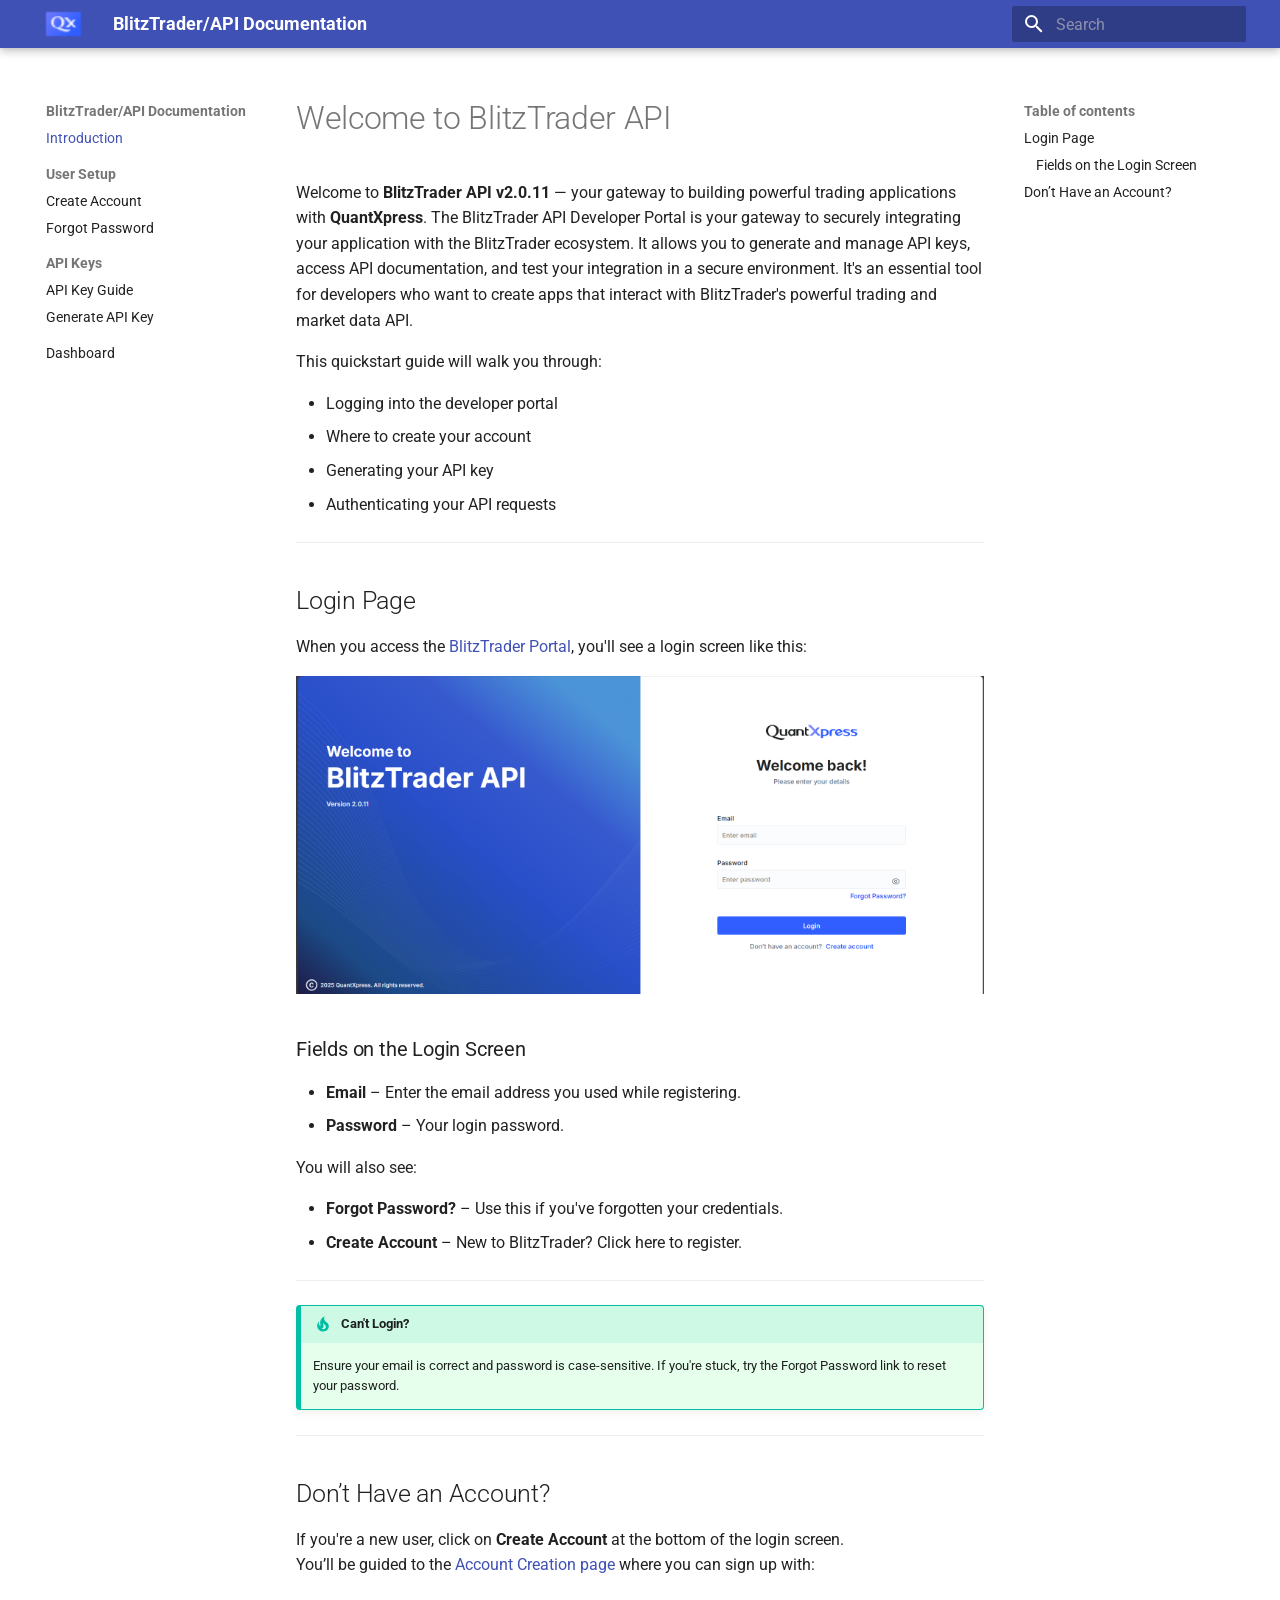
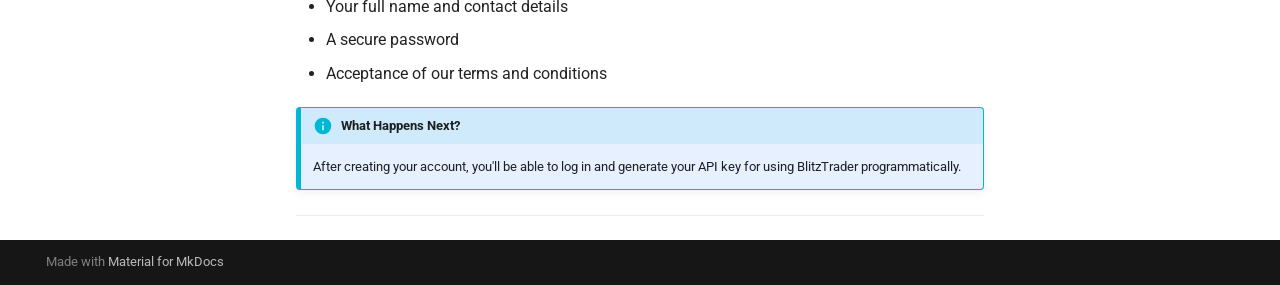
==== commit 29b2091b: "Deployed 63981d1 with MkDocs version: 1.6.1" ====
--- a/index.html
+++ b/index.html
@@ -11,6 +11,8 @@
         <link rel="canonical" href="https://NehaV20.github.io/BlitzTrader-API-Documentation/index.html">
       
       
+      
+        <link rel="next" href="1.create-account.html">
       
       
         
@@ -80,7 +82,7 @@
 
 <header class="md-header md-header--shadow" data-md-component="header">
   <nav class="md-header__inner md-grid" aria-label="Header">
-    <a href="." title="BlitzTrader/API Documentation" class="md-header__button md-logo" aria-label="BlitzTrader/API Documentation" data-md-component="logo">
+    <a href="index.html" title="BlitzTrader/API Documentation" class="md-header__button md-logo" aria-label="BlitzTrader/API Documentation" data-md-component="logo">
       
   <img src="assets/icon.png" alt="logo">
 
@@ -99,7 +101,7 @@
         <div class="md-header__topic" data-md-component="header-topic">
           <span class="md-ellipsis">
             
-              Welcome to BlitzTrader API
+              Introduction
             
           </span>
         </div>
@@ -177,7 +179,7 @@
 
 <nav class="md-nav md-nav--primary" aria-label="Navigation" data-md-level="0">
   <label class="md-nav__title" for="__drawer">
-    <a href="." title="BlitzTrader/API Documentation" class="md-nav__button md-logo" aria-label="BlitzTrader/API Documentation" data-md-component="logo">
+    <a href="index.html" title="BlitzTrader/API Documentation" class="md-nav__button md-logo" aria-label="BlitzTrader/API Documentation" data-md-component="logo">
       
   <img src="assets/icon.png" alt="logo">
 
@@ -191,11 +193,20 @@
       
   
   
-  
-  
-    <li class="md-nav__item">
-      <a href="0.Welcome.md" class="md-nav__link">
-        
+    
+  
+  
+  
+    <li class="md-nav__item md-nav__item--active">
+      
+      <input class="md-nav__toggle md-toggle" type="checkbox" id="__toc">
+      
+      
+        
+      
+      
+        <label class="md-nav__link md-nav__link--active" for="__toc">
+          
   
   
   <span class="md-ellipsis">
@@ -209,7 +220,84 @@
   
   
 
+          <span class="md-nav__icon md-icon"></span>
+        </label>
+      
+      <a href="index.html" class="md-nav__link md-nav__link--active">
+        
+  
+  
+  <span class="md-ellipsis">
+    
+  
+    Introduction
+  
+
+    
+  </span>
+  
+  
+
       </a>
+      
+        
+
+<nav class="md-nav md-nav--secondary" aria-label="Table of contents">
+  
+  
+  
+    
+  
+  
+    <label class="md-nav__title" for="__toc">
+      <span class="md-nav__icon md-icon"></span>
+      Table of contents
+    </label>
+    <ul class="md-nav__list" data-md-component="toc" data-md-scrollfix>
+      
+        <li class="md-nav__item">
+  <a href="#login-page" class="md-nav__link">
+    <span class="md-ellipsis">
+      
+        Login Page
+      
+    </span>
+  </a>
+  
+    <nav class="md-nav" aria-label="Login Page">
+      <ul class="md-nav__list">
+        
+          <li class="md-nav__item">
+  <a href="#fields-on-the-login-screen" class="md-nav__link">
+    <span class="md-ellipsis">
+      
+        Fields on the Login Screen
+      
+    </span>
+  </a>
+  
+</li>
+        
+      </ul>
+    </nav>
+  
+</li>
+      
+        <li class="md-nav__item">
+  <a href="#dont-have-an-account" class="md-nav__link">
+    <span class="md-ellipsis">
+      
+        Don’t Have an Account?
+      
+    </span>
+  </a>
+  
+</li>
+      
+    </ul>
+  
+</nav>
+      
     </li>
   
 
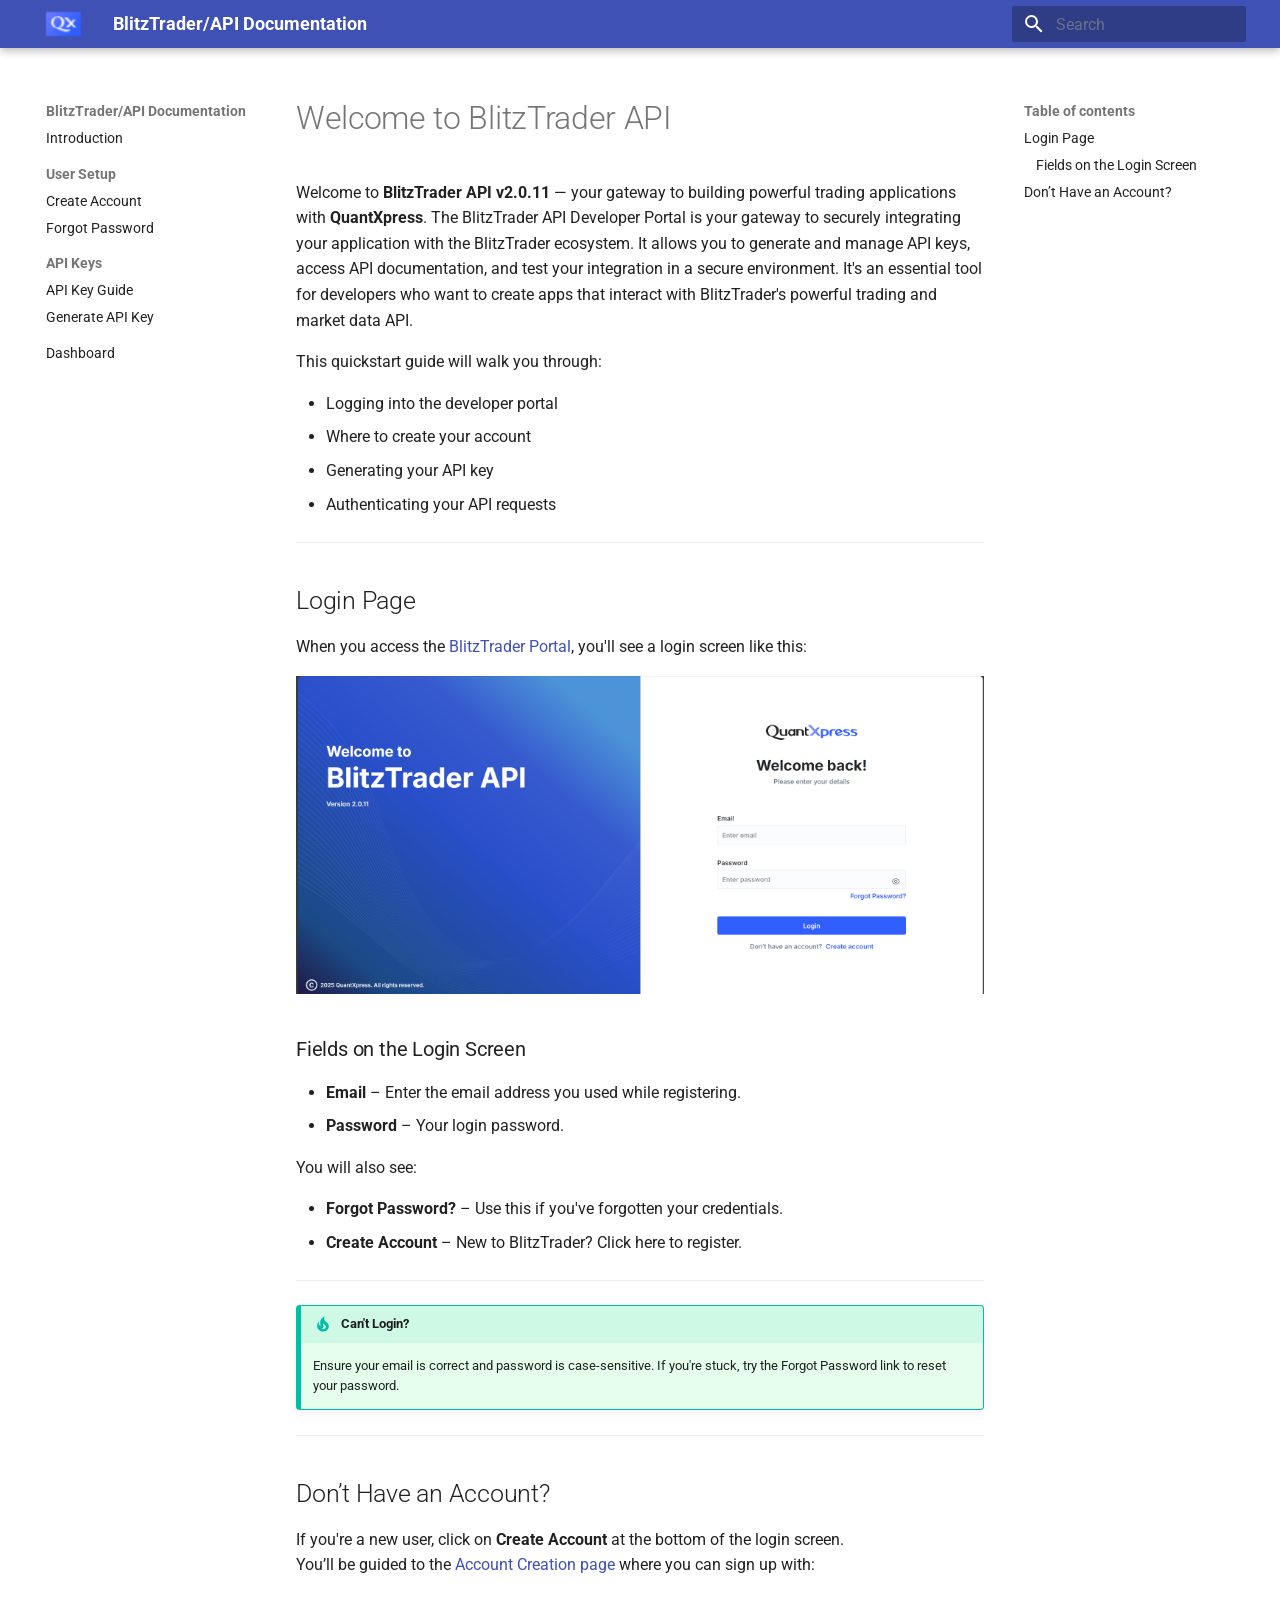
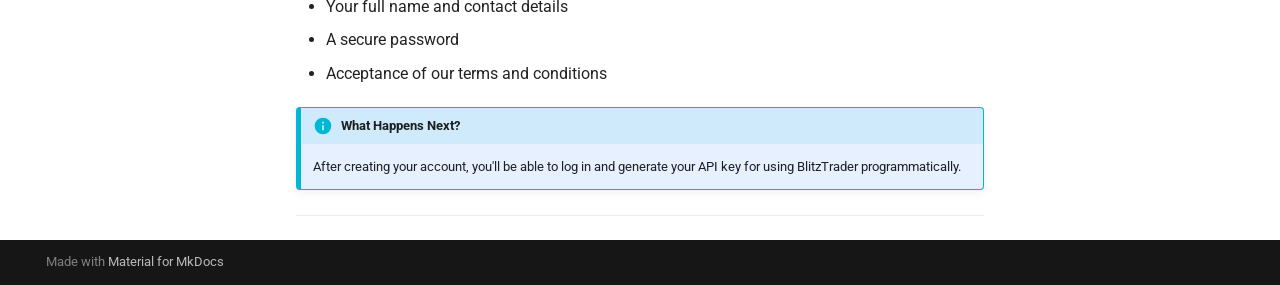
==== commit 55ab6afa: "Deployed 63981d1 with MkDocs version: 1.6.1" ====
--- a/index.html
+++ b/index.html
@@ -11,8 +11,6 @@
         <link rel="canonical" href="https://NehaV20.github.io/BlitzTrader-API-Documentation/index.html">
       
       
-      
-        <link rel="next" href="1.create-account.html">
       
       
         
@@ -82,7 +80,7 @@
 
 <header class="md-header md-header--shadow" data-md-component="header">
   <nav class="md-header__inner md-grid" aria-label="Header">
-    <a href="index.html" title="BlitzTrader/API Documentation" class="md-header__button md-logo" aria-label="BlitzTrader/API Documentation" data-md-component="logo">
+    <a href="." title="BlitzTrader/API Documentation" class="md-header__button md-logo" aria-label="BlitzTrader/API Documentation" data-md-component="logo">
       
   <img src="assets/icon.png" alt="logo">
 
@@ -101,7 +99,7 @@
         <div class="md-header__topic" data-md-component="header-topic">
           <span class="md-ellipsis">
             
-              Introduction
+              Welcome to BlitzTrader API
             
           </span>
         </div>
@@ -179,7 +177,7 @@
 
 <nav class="md-nav md-nav--primary" aria-label="Navigation" data-md-level="0">
   <label class="md-nav__title" for="__drawer">
-    <a href="index.html" title="BlitzTrader/API Documentation" class="md-nav__button md-logo" aria-label="BlitzTrader/API Documentation" data-md-component="logo">
+    <a href="." title="BlitzTrader/API Documentation" class="md-nav__button md-logo" aria-label="BlitzTrader/API Documentation" data-md-component="logo">
       
   <img src="assets/icon.png" alt="logo">
 
@@ -193,20 +191,11 @@
       
   
   
-    
-  
-  
-  
-    <li class="md-nav__item md-nav__item--active">
-      
-      <input class="md-nav__toggle md-toggle" type="checkbox" id="__toc">
-      
-      
-        
-      
-      
-        <label class="md-nav__link md-nav__link--active" for="__toc">
-          
+  
+  
+    <li class="md-nav__item">
+      <a href="index.html" class="md-nav__link">
+        
   
   
   <span class="md-ellipsis">
@@ -220,84 +209,7 @@
   
   
 
-          <span class="md-nav__icon md-icon"></span>
-        </label>
-      
-      <a href="index.html" class="md-nav__link md-nav__link--active">
-        
-  
-  
-  <span class="md-ellipsis">
-    
-  
-    Introduction
-  
-
-    
-  </span>
-  
-  
-
       </a>
-      
-        
-
-<nav class="md-nav md-nav--secondary" aria-label="Table of contents">
-  
-  
-  
-    
-  
-  
-    <label class="md-nav__title" for="__toc">
-      <span class="md-nav__icon md-icon"></span>
-      Table of contents
-    </label>
-    <ul class="md-nav__list" data-md-component="toc" data-md-scrollfix>
-      
-        <li class="md-nav__item">
-  <a href="#login-page" class="md-nav__link">
-    <span class="md-ellipsis">
-      
-        Login Page
-      
-    </span>
-  </a>
-  
-    <nav class="md-nav" aria-label="Login Page">
-      <ul class="md-nav__list">
-        
-          <li class="md-nav__item">
-  <a href="#fields-on-the-login-screen" class="md-nav__link">
-    <span class="md-ellipsis">
-      
-        Fields on the Login Screen
-      
-    </span>
-  </a>
-  
-</li>
-        
-      </ul>
-    </nav>
-  
-</li>
-      
-        <li class="md-nav__item">
-  <a href="#dont-have-an-account" class="md-nav__link">
-    <span class="md-ellipsis">
-      
-        Don’t Have an Account?
-      
-    </span>
-  </a>
-  
-</li>
-      
-    </ul>
-  
-</nav>
-      
     </li>
   
 
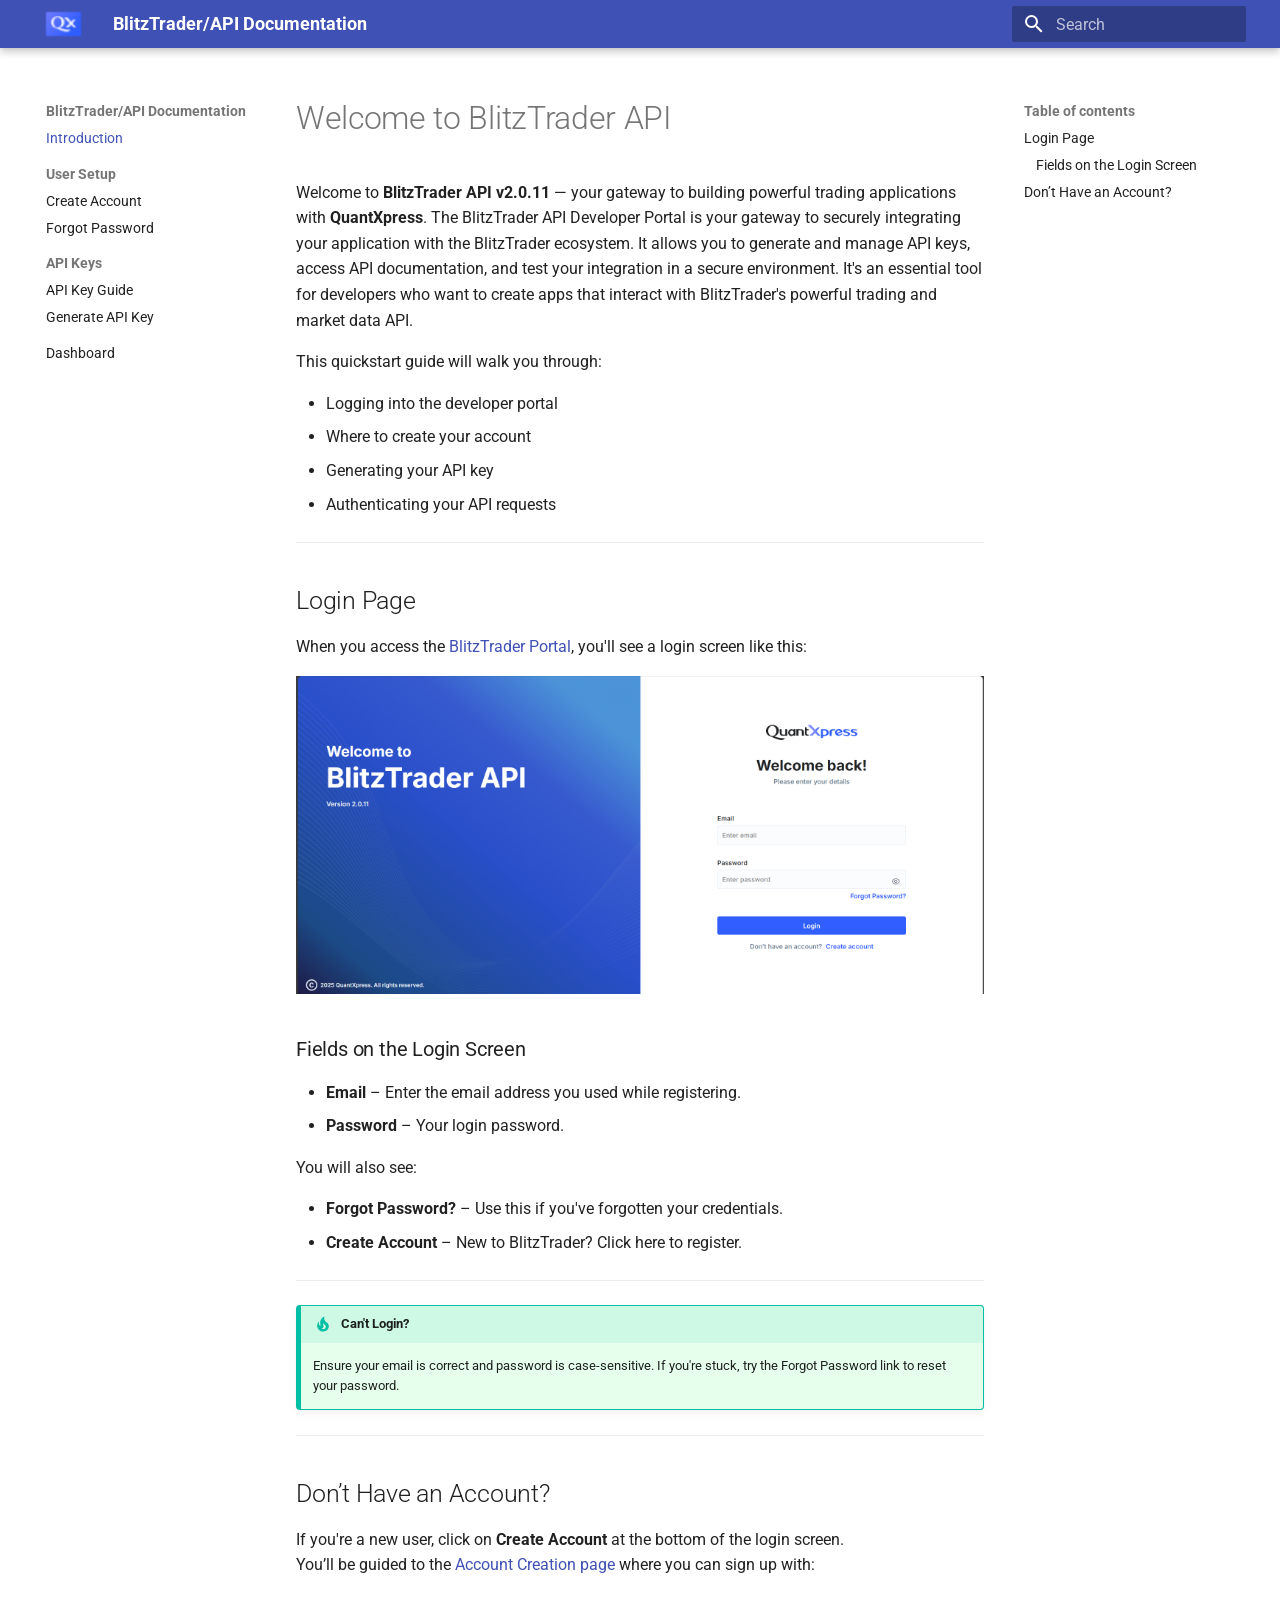
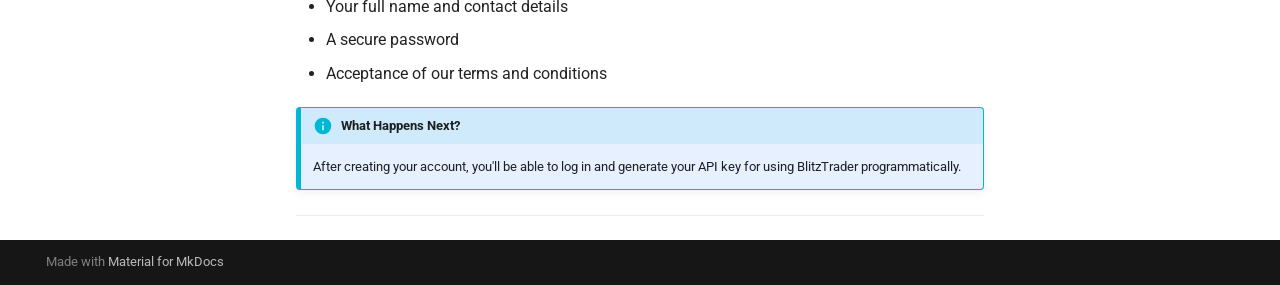
==== commit e08596d4: "Deployed 63981d1 with MkDocs version: 1.6.1" ====
--- a/index.html
+++ b/index.html
@@ -11,6 +11,8 @@
         <link rel="canonical" href="https://NehaV20.github.io/BlitzTrader-API-Documentation/index.html">
       
       
+      
+        <link rel="next" href="1.create-account.html">
       
       
         
@@ -80,7 +82,7 @@
 
 <header class="md-header md-header--shadow" data-md-component="header">
   <nav class="md-header__inner md-grid" aria-label="Header">
-    <a href="." title="BlitzTrader/API Documentation" class="md-header__button md-logo" aria-label="BlitzTrader/API Documentation" data-md-component="logo">
+    <a href="index.html" title="BlitzTrader/API Documentation" class="md-header__button md-logo" aria-label="BlitzTrader/API Documentation" data-md-component="logo">
       
   <img src="assets/icon.png" alt="logo">
 
@@ -99,7 +101,7 @@
         <div class="md-header__topic" data-md-component="header-topic">
           <span class="md-ellipsis">
             
-              Welcome to BlitzTrader API
+              Introduction
             
           </span>
         </div>
@@ -177,7 +179,7 @@
 
 <nav class="md-nav md-nav--primary" aria-label="Navigation" data-md-level="0">
   <label class="md-nav__title" for="__drawer">
-    <a href="." title="BlitzTrader/API Documentation" class="md-nav__button md-logo" aria-label="BlitzTrader/API Documentation" data-md-component="logo">
+    <a href="index.html" title="BlitzTrader/API Documentation" class="md-nav__button md-logo" aria-label="BlitzTrader/API Documentation" data-md-component="logo">
       
   <img src="assets/icon.png" alt="logo">
 
@@ -191,11 +193,20 @@
       
   
   
-  
-  
-    <li class="md-nav__item">
-      <a href="index.html" class="md-nav__link">
-        
+    
+  
+  
+  
+    <li class="md-nav__item md-nav__item--active">
+      
+      <input class="md-nav__toggle md-toggle" type="checkbox" id="__toc">
+      
+      
+        
+      
+      
+        <label class="md-nav__link md-nav__link--active" for="__toc">
+          
   
   
   <span class="md-ellipsis">
@@ -209,7 +220,84 @@
   
   
 
+          <span class="md-nav__icon md-icon"></span>
+        </label>
+      
+      <a href="index.html" class="md-nav__link md-nav__link--active">
+        
+  
+  
+  <span class="md-ellipsis">
+    
+  
+    Introduction
+  
+
+    
+  </span>
+  
+  
+
       </a>
+      
+        
+
+<nav class="md-nav md-nav--secondary" aria-label="Table of contents">
+  
+  
+  
+    
+  
+  
+    <label class="md-nav__title" for="__toc">
+      <span class="md-nav__icon md-icon"></span>
+      Table of contents
+    </label>
+    <ul class="md-nav__list" data-md-component="toc" data-md-scrollfix>
+      
+        <li class="md-nav__item">
+  <a href="#login-page" class="md-nav__link">
+    <span class="md-ellipsis">
+      
+        Login Page
+      
+    </span>
+  </a>
+  
+    <nav class="md-nav" aria-label="Login Page">
+      <ul class="md-nav__list">
+        
+          <li class="md-nav__item">
+  <a href="#fields-on-the-login-screen" class="md-nav__link">
+    <span class="md-ellipsis">
+      
+        Fields on the Login Screen
+      
+    </span>
+  </a>
+  
+</li>
+        
+      </ul>
+    </nav>
+  
+</li>
+      
+        <li class="md-nav__item">
+  <a href="#dont-have-an-account" class="md-nav__link">
+    <span class="md-ellipsis">
+      
+        Don’t Have an Account?
+      
+    </span>
+  </a>
+  
+</li>
+      
+    </ul>
+  
+</nav>
+      
     </li>
   
 
